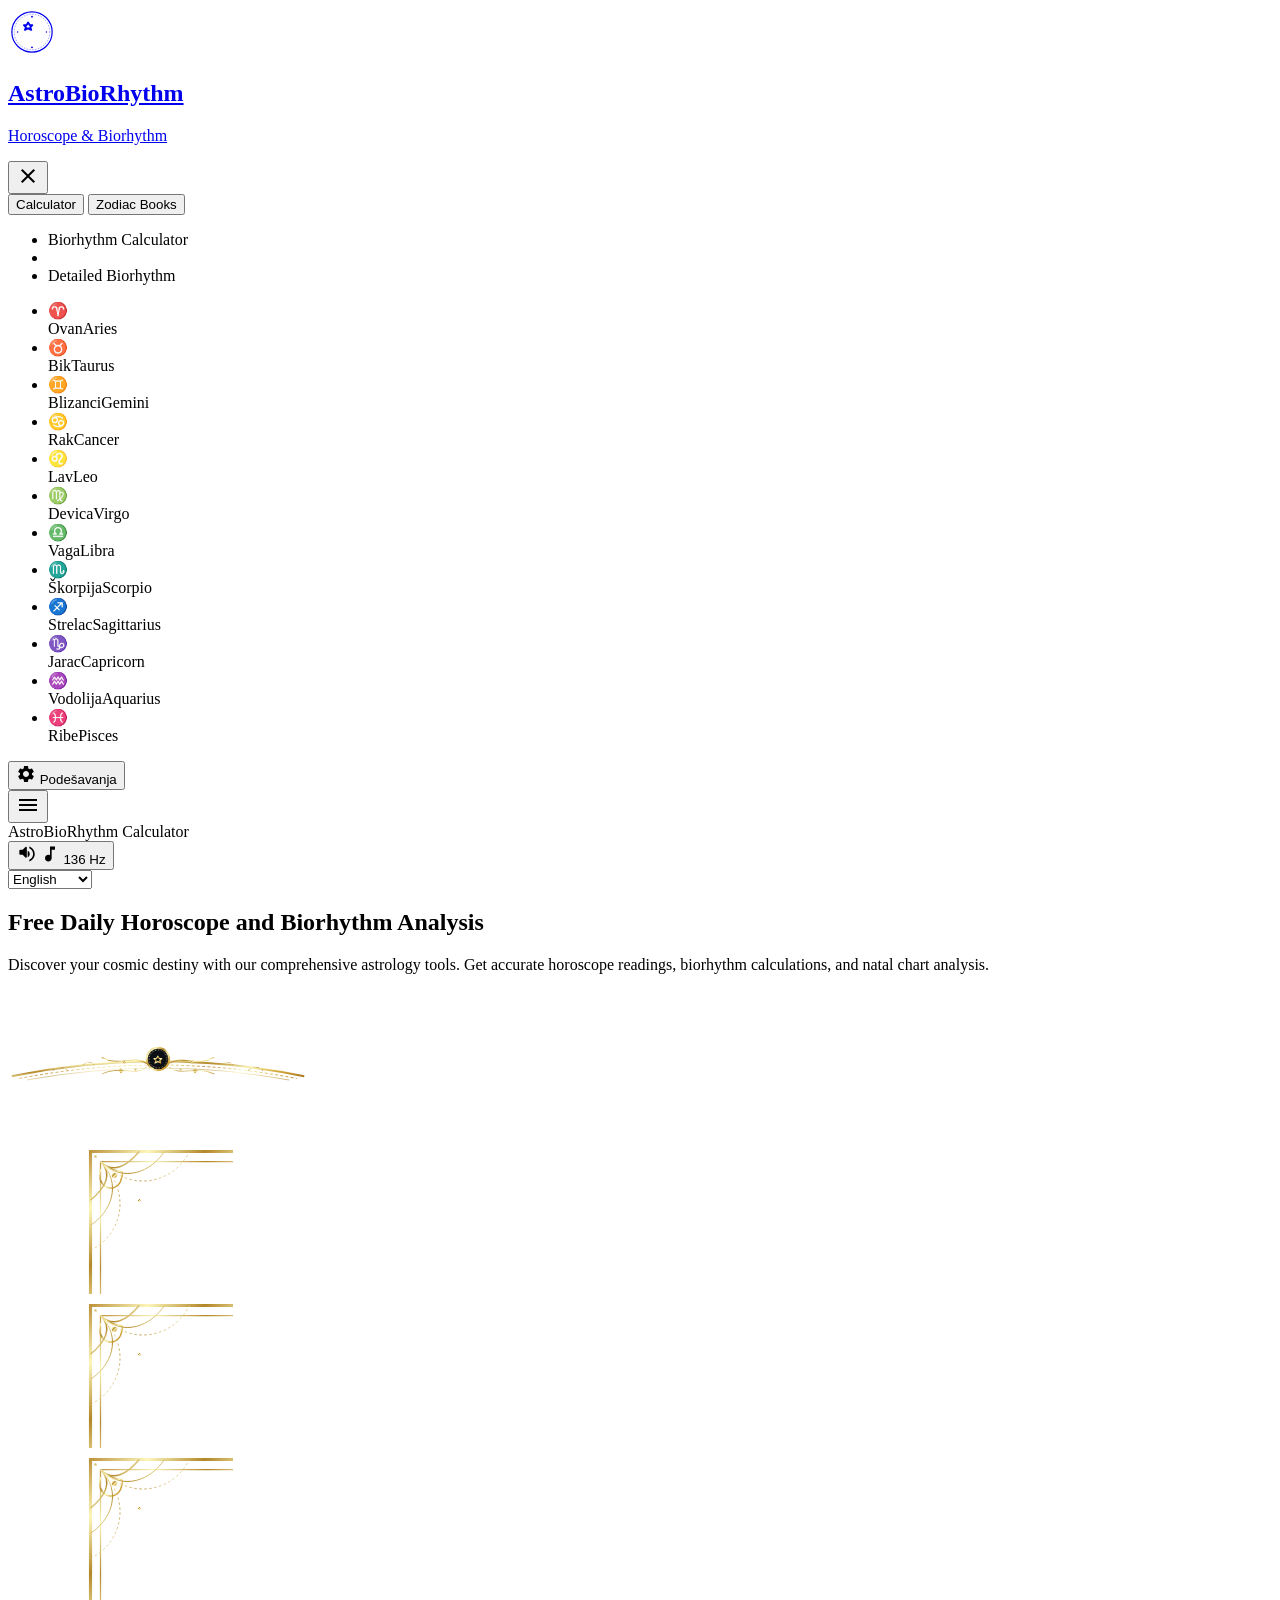
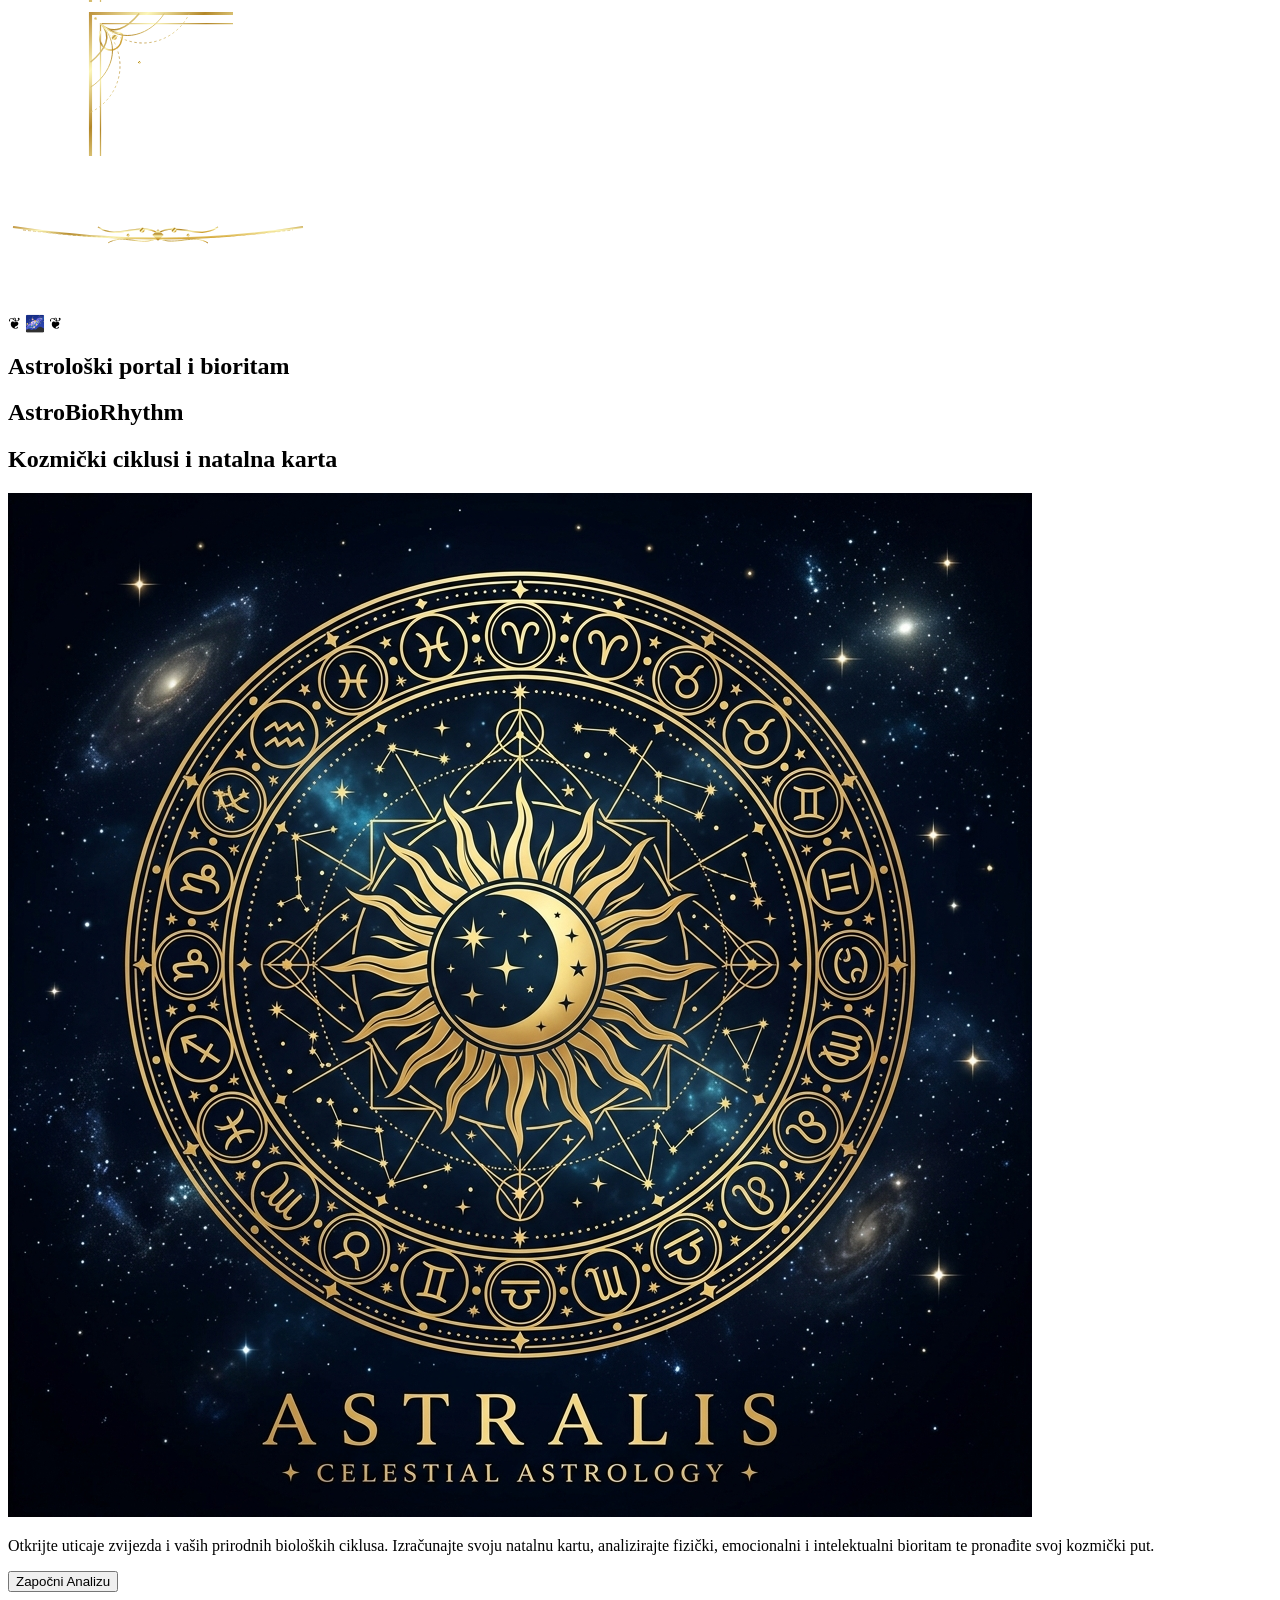
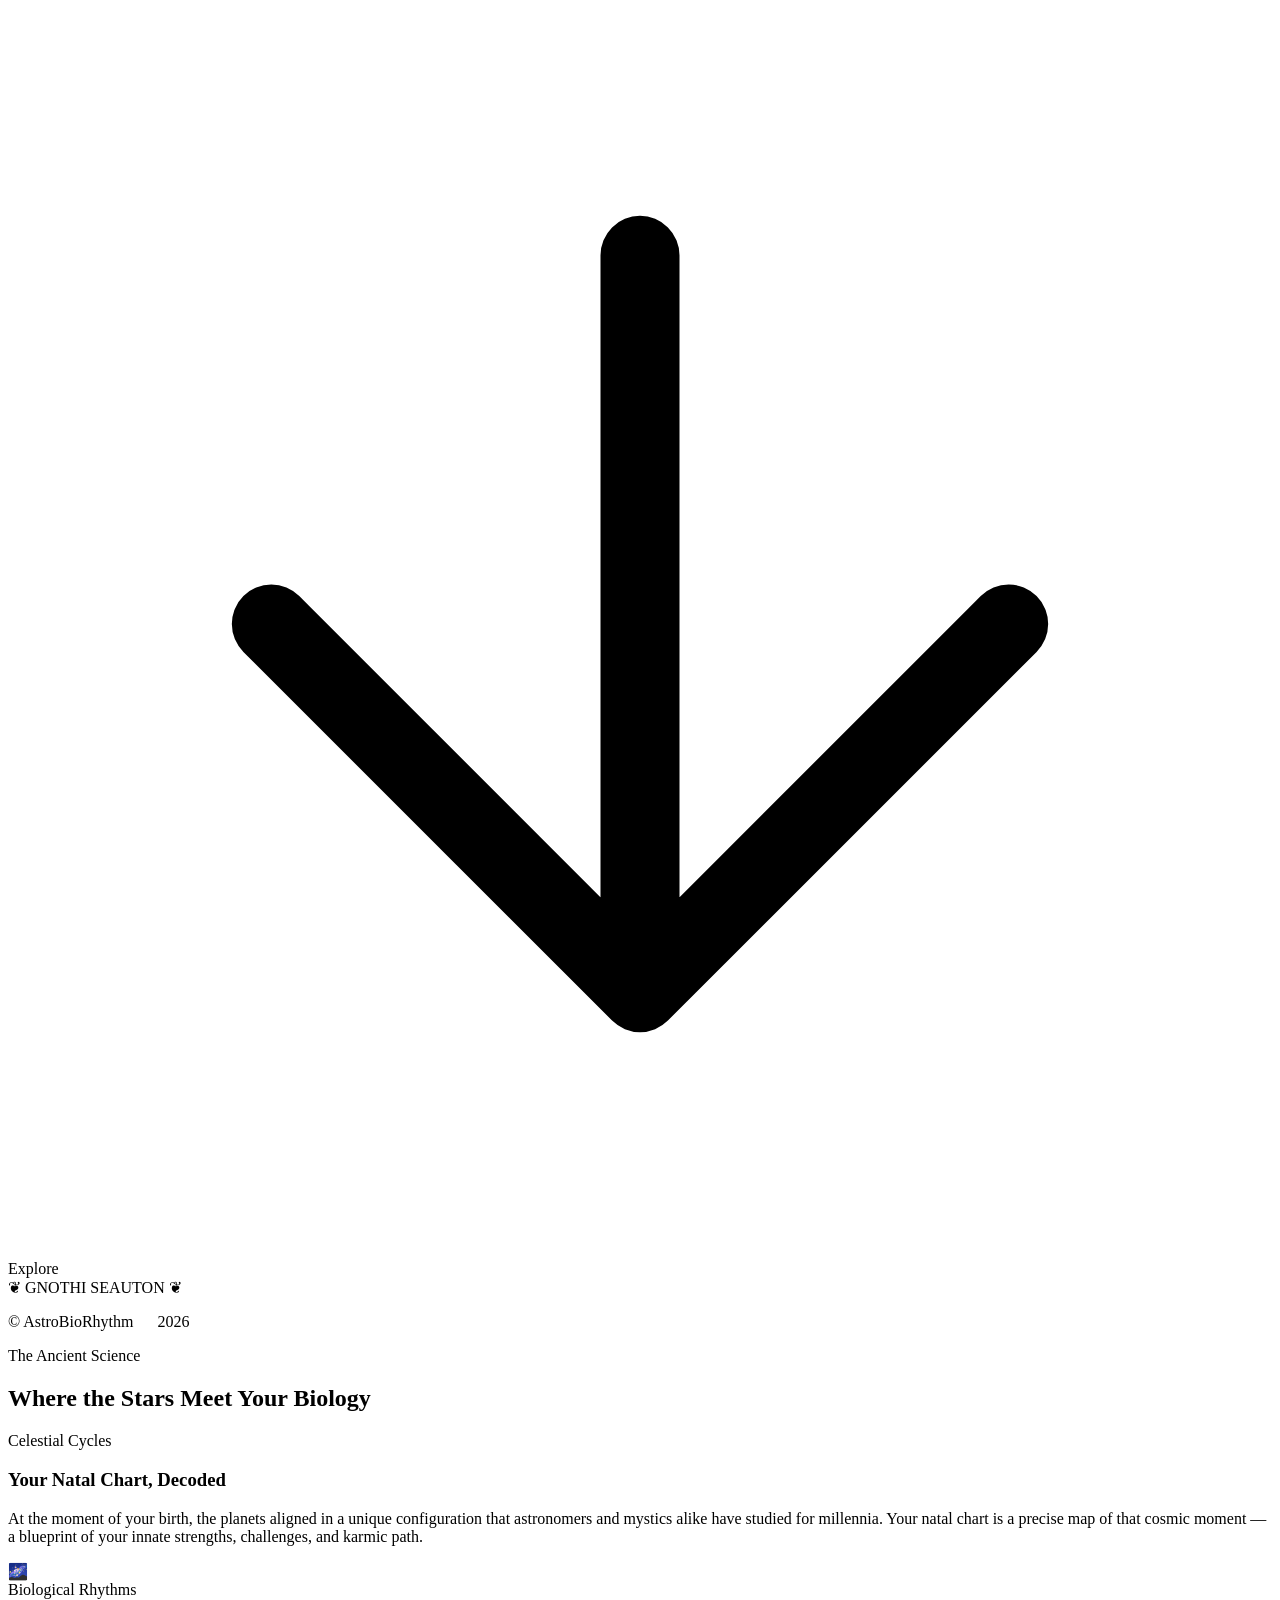
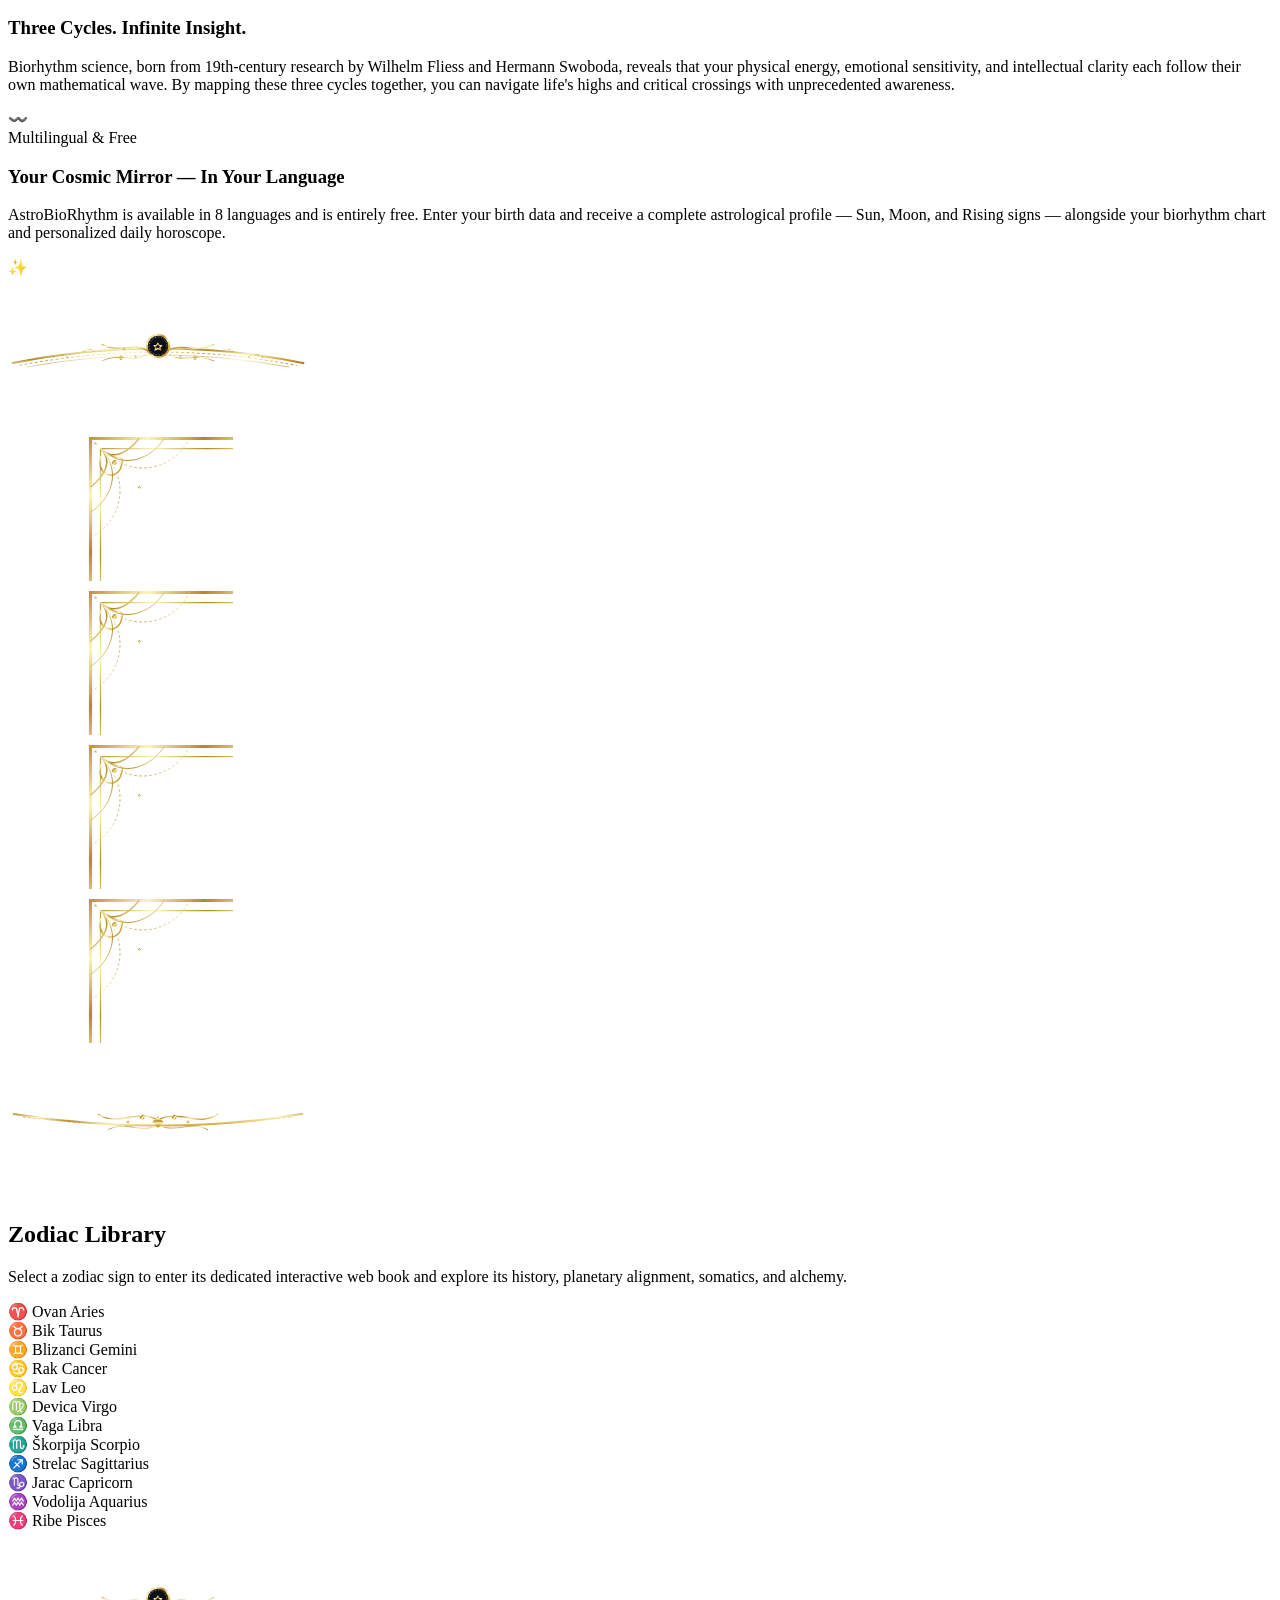
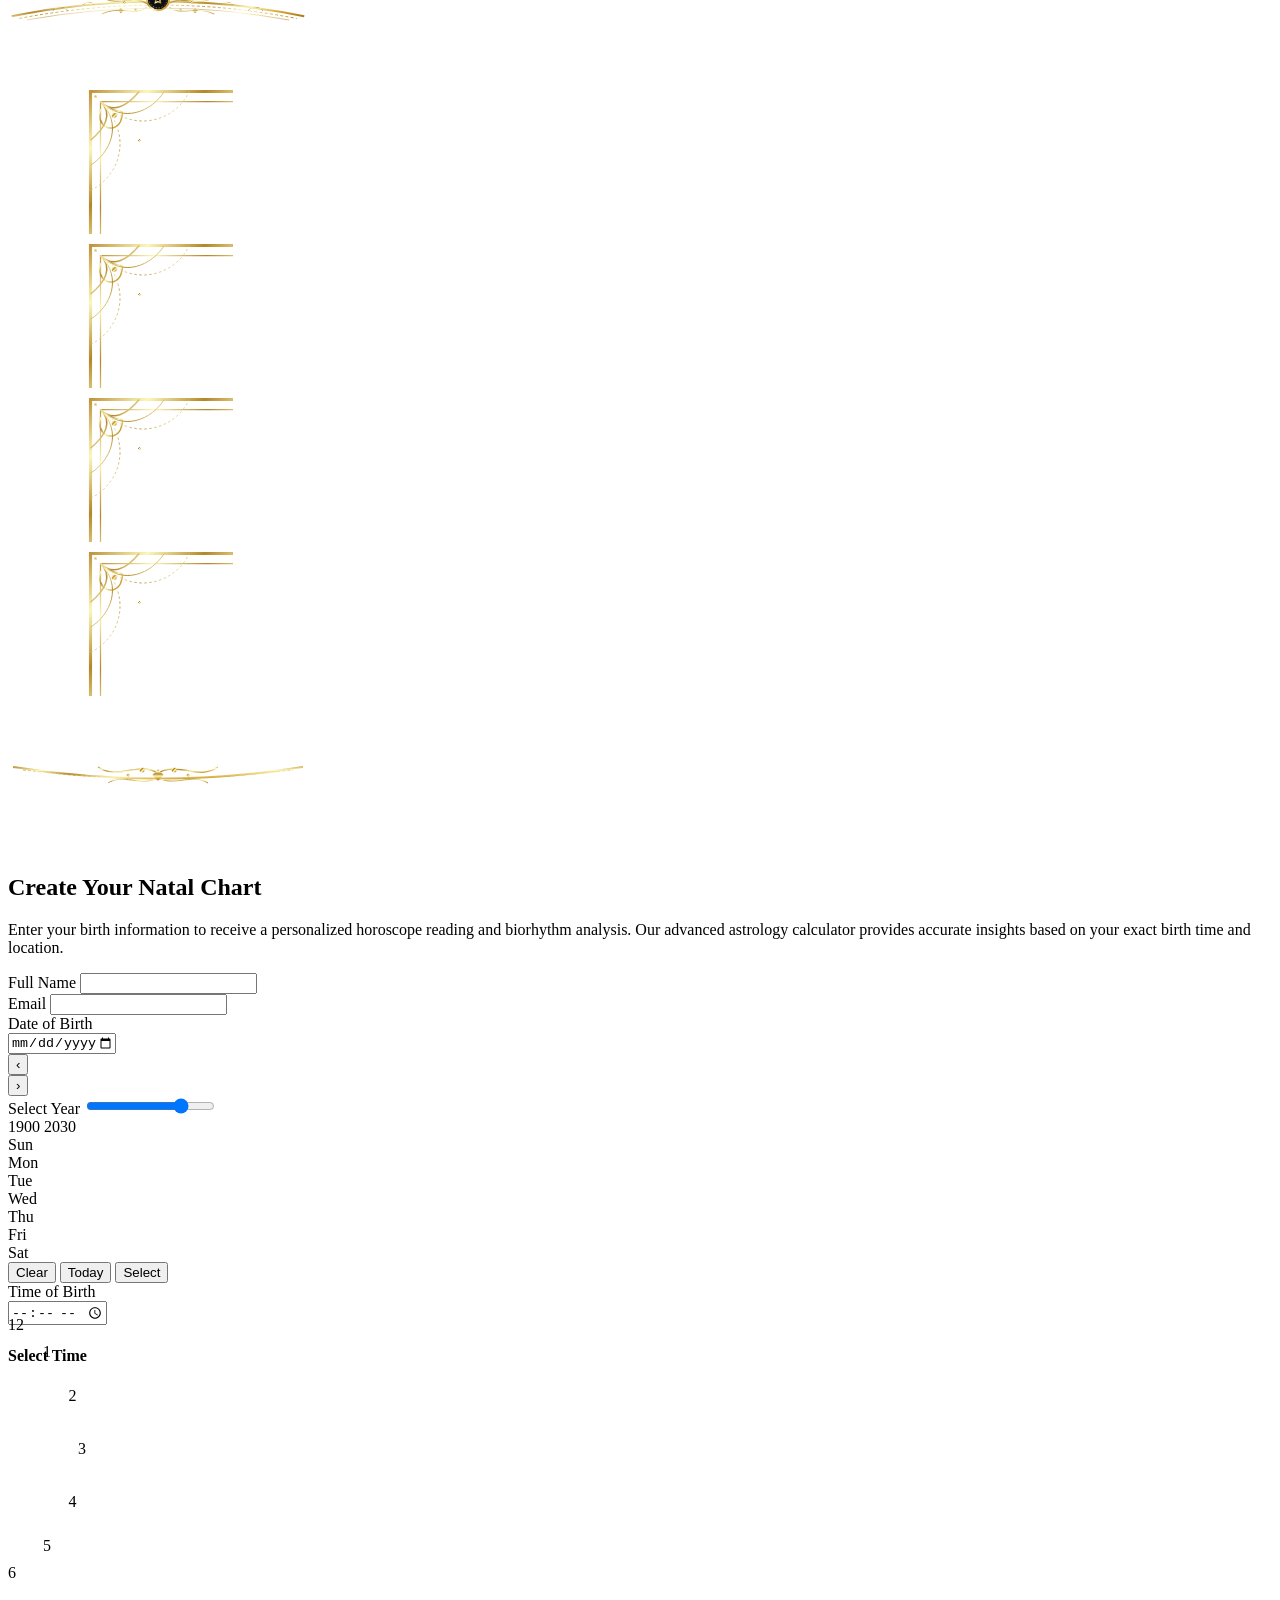
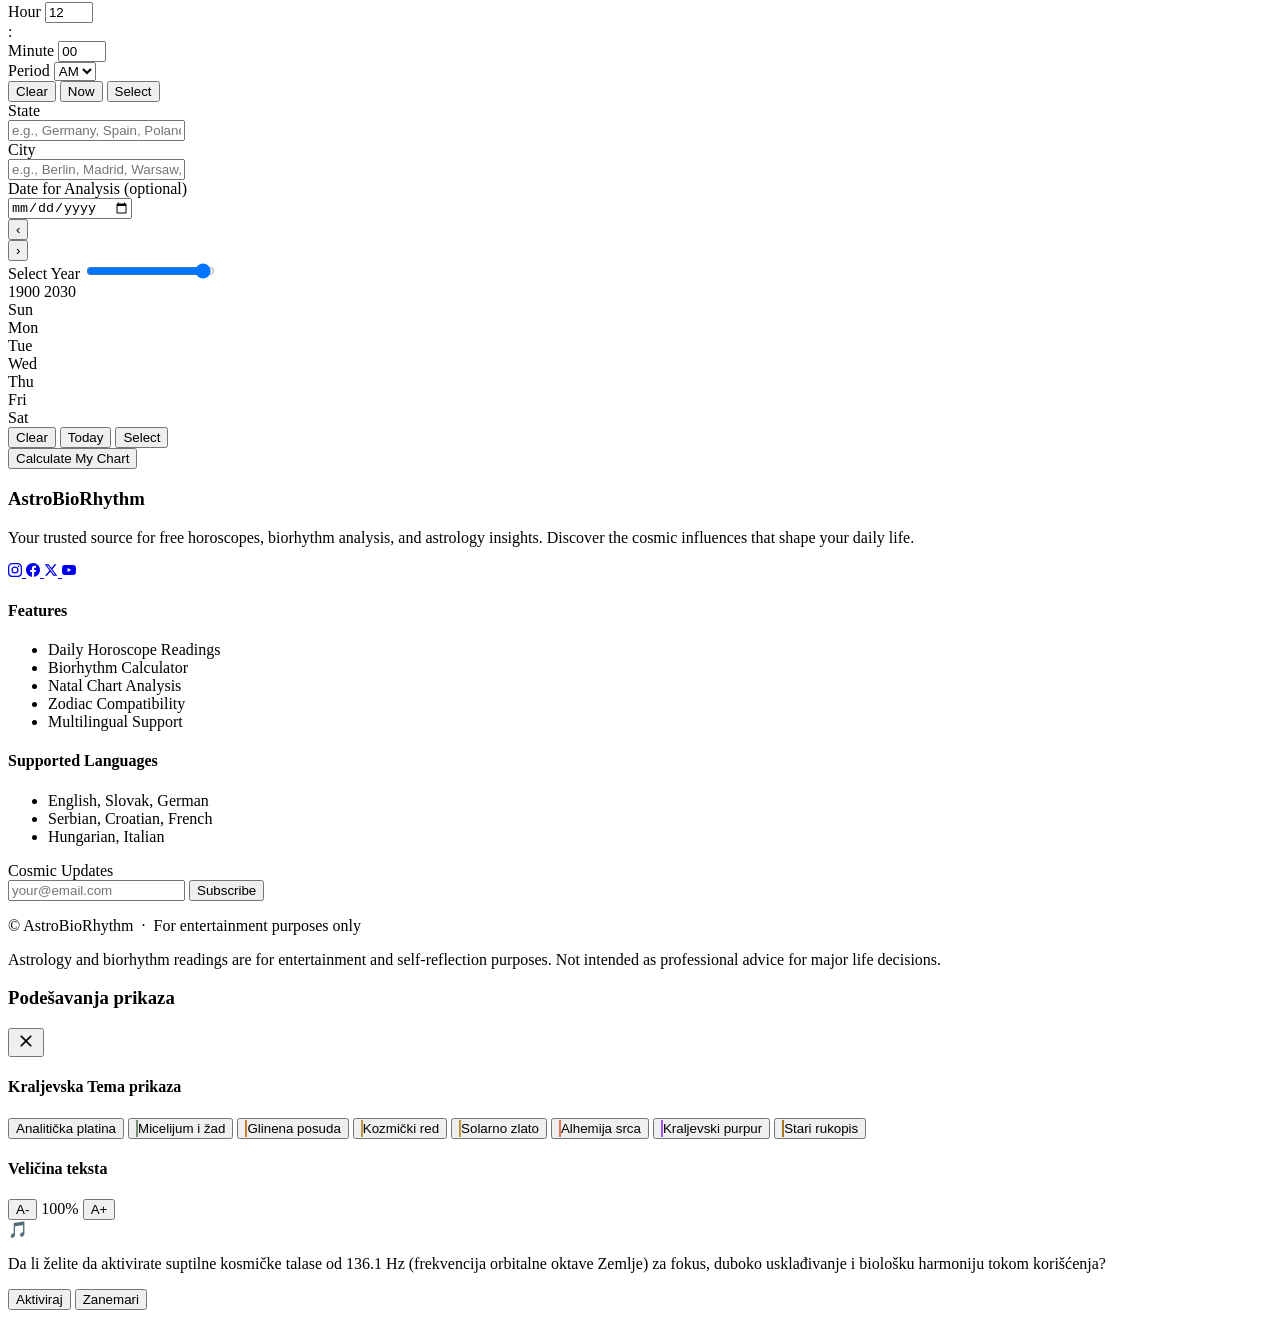
==== index.html @ 58b3a60a "Add files via upload" ====
<!DOCTYPE html>
<!--
  🚀 AstroBioRhythm - Unified Astrological Theme
-->
<html lang="en">
  <head>
    <meta charset="UTF-8" />
    <link rel="icon" type="image/png" href="astrology-emblem.png" />
    <meta name="viewport" content="width=device-width, initial-scale=1.0" />
    
    <!-- SEO Meta Tags -->
    <title>AstroBioRhythm - Free Horoscope & Biorhythm Calculator | Daily Astrology Reading</title>
    <meta name="description" content="Get your free daily horoscope, biorhythm analysis, and personalized astrology reading. Calculate your natal chart, zodiac compatibility, and discover your cosmic destiny with AstroBioRhythm." />
    <meta name="keywords" content="horoscope, biorhythm, astrology, natal chart, zodiac signs, daily horoscope, astrology calculator, biorhythm calculator, free horoscope, astrology reading, zodiac compatibility, birth chart" />
    <meta name="author" content="AstroBioRhythm" />
    <meta name="robots" content="index, follow" />
    <meta name="language" content="en" />
    
    <!-- Open Graph Meta Tags (Facebook, LinkedIn) -->
    <meta property="og:title" content="AstroBioRhythm - Free Horoscope & Biorhythm Calculator" />
    <meta property="og:description" content="Discover your cosmic destiny with free daily horoscopes, biorhythm analysis, and personalized astrology readings. Calculate your natal chart and explore the stars!" />
    <meta property="og:image" content="astrology-emblem.png" />
    <meta property="og:url" content="https://astrobiorhythm.com" />
    <meta property="og:type" content="website" />
    <meta property="og:site_name" content="AstroBioRhythm" />
    <meta property="og:locale" content="en_US" />
    
    <!-- Twitter Card Meta Tags -->
    <meta name="twitter:card" content="summary_large_image" />
    <meta name="twitter:title" content="AstroBioRhythm - Free Horoscope & Biorhythm Calculator" />
    <meta name="twitter:description" content="Get your free daily horoscope and biorhythm analysis. Discover your cosmic destiny with personalized astrology readings!" />
    <meta name="twitter:image" content="astrology-emblem.png" />
    
    <!-- Additional SEO Meta Tags -->
    <meta name="theme-color" content="#0c0f16" />
    <meta name="msapplication-TileColor" content="#0c0f16" />
    <meta name="mobile-web-app-capable" content="yes" />
    <meta name="apple-mobile-web-app-status-bar-style" content="black-translucent" />
    <meta name="apple-mobile-web-app-title" content="AstroBioRhythm" />
    
    <!-- Canonical URL -->
    <link rel="canonical" href="https://astrobiorhythm.com" />
    
    <!-- Structured Data (JSON-LD) for Rich Snippets -->
    <script type="application/ld+json">
    {
      "@context": "https://schema.org",
      "@type": "WebApplication",
      "name": "AstroBioRhythm",
      "alternateName": "Horoscope & Biorhythm Calculator",
      "description": "Free horoscope and biorhythm calculator providing daily astrology readings, natal chart analysis, and personalized cosmic insights.",
      "url": "https://astrobiorhythm.com",
      "applicationCategory": "Lifestyle",
      "operatingSystem": "Web Browser",
      "offers": {
        "@type": "Offer",
        "price": "0",
        "priceCurrency": "USD"
      },
      "creator": {
        "@type": "Organization",
        "name": "AstroBioRhythm"
      },
      "keywords": "horoscope, biorhythm, astrology, natal chart, zodiac signs, daily horoscope",
      "image": "astrology-emblem.png",
      "sameAs": [],
      "features": [
        "Daily Horoscope Reading",
        "Biorhythm Analysis",
        "Natal Chart Calculator",
        "Zodiac Sign Information",
        "Multilingual Support"
      ],
      "audience": {
        "@type": "Audience",
        "audienceType": "People interested in astrology and personal development"
      }
    }
    </script>
    
    <!-- Google Fonts matching the book style -->
    <link rel="preconnect" href="https://fonts.googleapis.com">
    <link rel="preconnect" href="https://fonts.gstatic.com" crossorigin>
    <link href="https://fonts.googleapis.com/css2?family=Cinzel:wght@400;600;700;800;900&family=Lora:ital,wght@0,400;0,500;0,600;0,700;1,400;1,500;1,600;1,700&family=Playfair+Display:ital,wght@0,400;0,500;0,600;0,700;1,400&family=Inter:wght@300;400;500&display=swap" rel="stylesheet">
    <link rel="stylesheet" href="css/style-enhanced.css" />
  </head>

  <body class="theme-platinum">
    <!-- Reusable SVG Ornaments Defs -->
    <svg style="position: absolute; width: 0; height: 0; overflow: hidden;" aria-hidden="true">
      <defs>
        <!-- Gold Gradient -->
        <linearGradient id="gold-grad" x1="0%" y1="0%" x2="100%" y2="100%">
          <stop offset="0%" stop-color="#bf953f" />
          <stop offset="20%" stop-color="#fcf6ba" />
          <stop offset="40%" stop-color="#b38728" />
          <stop offset="60%" stop-color="#fbf5b7" />
          <stop offset="80%" stop-color="#d4a73a" />
          <stop offset="100%" stop-color="#aa771c" />
        </linearGradient>

        <!-- Corner Filigree Ornament -->
        <symbol id="svg-corner" viewBox="0 0 120 120">
          <path d="M 6 120 L 6 6 L 120 6" fill="none" stroke="url(#gold-grad)" stroke-width="2.5" />
          <path d="M 14 120 L 14 14 L 120 14" fill="none" stroke="url(#gold-grad)" stroke-width="1" />
          <path d="M 14 14 C 28 28, 35 15, 30 30 C 25 40, 10 35, 14 20" fill="none" stroke="url(#gold-grad)" stroke-width="1.2" />
          <path d="M 6 45 C 18 35, 24 24, 14 14 C 24 24, 35 18, 45 6" fill="none" stroke="url(#gold-grad)" stroke-width="1.2" />
          <path d="M 6 65 C 22 55, 32 32, 14 14 C 32 32, 55 22, 65 6" fill="none" stroke="url(#gold-grad)" stroke-width="0.8" />
          <path d="M 6 85 C 28 75, 42 42, 14 14 C 42 42, 75 28, 85 6" fill="none" stroke="url(#gold-grad)" stroke-width="0.6" stroke-dasharray="2 2" />
          <circle cx="25" cy="25" r="2" fill="url(#gold-grad)" />
          <circle cx="45" cy="45" r="1" fill="url(#gold-grad)" />
          <circle cx="10" cy="10" r="1" fill="url(#gold-grad)" />
        </symbol>

        <!-- Top Center Arch Ornament (Dynamic glyph container) -->
        <symbol id="svg-top-arch" viewBox="0 0 400 60">
          <path d="M 5 45 Q 200 5 395 45" fill="none" stroke="url(#gold-grad)" stroke-width="2.5" />
          <path d="M 15 48 Q 200 12 385 48" fill="none" stroke="url(#gold-grad)" stroke-width="1.2" stroke-dasharray="4 3" />
          <path d="M 25 50 Q 200 18 375 50" fill="none" stroke="url(#gold-grad)" stroke-width="0.7" />

          <path d="M 60 38 C 65 30, 75 32, 80 38" fill="none" stroke="url(#gold-grad)" stroke-width="1" />
          <path d="M 320 38 C 325 30, 335 32, 340 38" fill="none" stroke="url(#gold-grad)" stroke-width="1" />
          <path d="M 100 30 C 105 24, 112 26, 115 30" fill="none" stroke="url(#gold-grad)" stroke-width="0.8" />
          <path d="M 285 30 C 290 24, 297 26, 300 30" fill="none" stroke="url(#gold-grad)" stroke-width="0.8" />

          <g transform="translate(200, 28)">
            <circle cx="0" cy="-6" r="15" fill="#0c0f16" stroke="url(#gold-grad)" stroke-width="2.5" class="arch-center-circle" />
            <circle cx="0" cy="-6" r="12" fill="none" stroke="url(#gold-grad)" stroke-width="0.8" stroke-dasharray="2 2" />
            <!-- Dynamic Glyph Placeholder -->
            <g id="top-arch-glyph-placeholder" transform="translate(-6, -11) scale(0.65)" stroke="url(#gold-grad)" fill="none" stroke-width="2.5" stroke-linecap="round" stroke-linejoin="round">
              <path d="M 9 2 L 12 7 L 17 7 L 13 11 L 15 16 L 9 13 L 3 16 L 5 11 L 1 7 L 6 7 Z" />
            </g>
            
            <path d="M -15 0 C -33 -12, -50 5, -75 -8" fill="none" stroke="url(#gold-grad)" stroke-width="1.5" />
            <path d="M 15 0 C 33 -12, 50 5, 75 -8" fill="none" stroke="url(#gold-grad)" stroke-width="1.5" />
            <path d="M -15 5 C -33 18, -50 2, -75 14" fill="none" stroke="url(#gold-grad)" stroke-width="1" />
            <path d="M 15 5 C 33 18, 50 2, 75 14" fill="none" stroke="url(#gold-grad)" stroke-width="1" />
            
            <circle cx="-45" cy="-2" r="2" fill="url(#gold-grad)" />
            <circle cx="45" cy="-2" r="2" fill="url(#gold-grad)" />
            <circle cx="-30" cy="8" r="1.5" fill="url(#gold-grad)" />
            <circle cx="30" cy="8" r="1.5" fill="url(#gold-grad)" />
          </g>

          <rect x="148" y="35" width="5" height="5" transform="rotate(45 150.5 37.5)" fill="url(#gold-grad)" />
          <rect x="247" y="35" width="5" height="5" transform="rotate(45 249.5 37.5)" fill="url(#gold-grad)" />
        </symbol>
        
        <!-- Bottom Center Scroll Ornament -->
        <symbol id="svg-bottom-scroll" viewBox="0 0 300 40">
          <path d="M 5 12 Q 150 35 295 12" fill="none" stroke="url(#gold-grad)" stroke-width="2" />
          <path d="M 15 15 Q 150 32 285 15" fill="none" stroke="url(#gold-grad)" stroke-width="0.8" stroke-dasharray="3 2" />
          <g transform="translate(150, 20)">
            <path d="M 0 -2 C -20 -14, -40 6, -60 -8" fill="none" stroke="url(#gold-grad)" stroke-width="1.5" />
            <path d="M 0 -2 C 20 -14, 40 6, 60 -8" fill="none" stroke="url(#gold-grad)" stroke-width="1.5" />
            <path d="M 0 3 C -18 12, -35 -2, -50 8" fill="none" stroke="url(#gold-grad)" stroke-width="1" />
            <path d="M 0 3 C 18 12, 35 -2, 50 8" fill="none" stroke="url(#gold-grad)" stroke-width="1" />
            <rect x="-4" y="-4" width="8" height="8" transform="rotate(45 0 0)" fill="url(#gold-grad)" />
            <circle cx="-16" cy="-5" r="2.5" fill="url(#gold-grad)" />
            <circle cx="16" cy="-5" r="2.5" fill="url(#gold-grad)" />
            <circle cx="-30" cy="0" r="1.5" fill="url(#gold-grad)" />
            <circle cx="30" cy="0" r="1.5" fill="url(#gold-grad)" />
          </g>
        </symbol>
      </defs>
    </svg>

    <!-- Main App Shell -->
    <div class="app-container">
      
      <!-- Collapsible Sidebar Menu -->
      <aside class="sidebar" id="app-sidebar">
        <div class="sidebar-header">
          <a href="#" class="logo-link" id="logo-link">
            <div class="royal-emblem">
              <svg viewBox="0 0 100 100" width="48" height="48" class="gold-svg animate-rotate">
                <circle cx="50" cy="50" r="42" fill="none" stroke="currentColor" stroke-width="2.5"/>
                <circle cx="50" cy="50" r="37" fill="none" stroke="currentColor" stroke-dasharray="3 3" stroke-width="0.8"/>
                <!-- Dynamic Sidebar Zodiac Glyph -->
                <g id="sidebar-zodiac-glyph" transform="translate(32, 28) scale(1.1)" stroke="currentColor" fill="none" stroke-width="3.5" stroke-linecap="round" stroke-linejoin="round">
                  <path d="M 9 2 L 12 7 L 17 7 L 13 11 L 15 16 L 9 13 L 3 16 L 5 11 L 1 7 L 6 7 Z" />
                </g>
                <circle cx="50" cy="18" r="2" fill="currentColor"/>
                <circle cx="20" cy="50" r="1.5" fill="currentColor"/>
                <circle cx="80" cy="50" r="1.5" fill="currentColor"/>
                <circle cx="50" cy="82" r="2" fill="currentColor"/>
              </svg>
            </div>
            <div class="title-group">
              <h1 id="sidebar-app-title">AstroBioRhythm</h1>
              <p class="subtitle" id="sidebar-app-subtitle">Horoscope & Biorhythm</p>
            </div>
          </a>
          <button class="mobile-close-btn" id="sidebar-close-btn" aria-label="Zatvori meni">
            <svg viewBox="0 0 24 24" width="24" height="24"><path d="M19 6.41L17.59 5 12 10.59 6.41 5 5 6.41 10.59 12 5 17.59 6.41 19 12 13.41 17.59 19 19 17.59 13.41 12z" fill="currentColor"/></svg>
          </button>
        </div>

        <nav class="nav-tabs">
          <button class="tab-btn active" id="tab-calculator-nav">Calculator</button>
          <button class="tab-btn" id="tab-books-nav">Zodiac Books</button>
        </nav>

        <div class="sidebar-scroll-area">
          <!-- Main Menu Links -->
          <ul class="toc-list" id="sidebar-main-menu">
            <li><span class="toc-item active" id="menu-calc-btn">Biorhythm Calculator</span></li>
            <li><span class="toc-item" id="menu-results-btn" style="display: none;">My Astrological Profile</span></li>
            <li><span class="toc-item" id="menu-biorhythm-btn" onclick="window.location.href='../biorhythm/index.html'">Detailed Biorhythm</span></li>
          </ul>

          <!-- Zodiac Books Menu List -->
          <ul class="widgets-list hidden" id="sidebar-zodiac-books-menu">
            <li class="widget-menu-item" onclick="window.location.href='../ovan/index.html'">
              <span class="icon">♈</span>
              <div class="widget-desc"><span class="title">Ovan</span><span class="detail">Aries</span></div>
            </li>
            <li class="widget-menu-item" onclick="window.location.href='../bik/index.html'">
              <span class="icon">♉</span>
              <div class="widget-desc"><span class="title">Bik</span><span class="detail">Taurus</span></div>
            </li>
            <li class="widget-menu-item" onclick="window.location.href='../blizanci/index.html'">
              <span class="icon">♊</span>
              <div class="widget-desc"><span class="title">Blizanci</span><span class="detail">Gemini</span></div>
            </li>
            <li class="widget-menu-item" onclick="window.location.href='../rak/index.html'">
              <span class="icon">♋</span>
              <div class="widget-desc"><span class="title">Rak</span><span class="detail">Cancer</span></div>
            </li>
            <li class="widget-menu-item" onclick="window.location.href='../lav/index.html'">
              <span class="icon">♌</span>
              <div class="widget-desc"><span class="title">Lav</span><span class="detail">Leo</span></div>
            </li>
            <li class="widget-menu-item" onclick="window.location.href='../devica/index.html'">
              <span class="icon">♍</span>
              <div class="widget-desc"><span class="title">Devica</span><span class="detail">Virgo</span></div>
            </li>
            <li class="widget-menu-item" onclick="window.location.href='../vaga/index.html'">
              <span class="icon">♎</span>
              <div class="widget-desc"><span class="title">Vaga</span><span class="detail">Libra</span></div>
            </li>
            <li class="widget-menu-item" onclick="window.location.href='../skorpija/index.html'">
              <span class="icon">♏</span>
              <div class="widget-desc"><span class="title">Škorpija</span><span class="detail">Scorpio</span></div>
            </li>
            <li class="widget-menu-item" onclick="window.location.href='../strelac/index.html'">
              <span class="icon">♐</span>
              <div class="widget-desc"><span class="title">Strelac</span><span class="detail">Sagittarius</span></div>
            </li>
            <li class="widget-menu-item" onclick="window.location.href='../jarac/index.html'">
              <span class="icon">♑</span>
              <div class="widget-desc"><span class="title">Jarac</span><span class="detail">Capricorn</span></div>
            </li>
            <li class="widget-menu-item" onclick="window.location.href='../vodolija/index.html'">
              <span class="icon">♒</span>
              <div class="widget-desc"><span class="title">Vodolija</span><span class="detail">Aquarius</span></div>
            </li>
            <li class="widget-menu-item" onclick="window.location.href='../ribe/index.html'">
              <span class="icon">♓</span>
              <div class="widget-desc"><span class="title">Ribe</span><span class="detail">Pisces</span></div>
            </li>
          </ul>
        </div>

        <div class="sidebar-footer">
          <button class="footer-action-btn" id="btn-settings-drawer" title="Podešavanja prikaza">
            <svg viewBox="0 0 24 24" width="20" height="20"><path d="M19.14 12.94c.04-.3.06-.61.06-.94 0-.32-.02-.64-.07-.94l2.03-1.58c.18-.14.23-.41.12-.61l-1.92-3.32c-.12-.22-.37-.29-.59-.22l-2.39.96c-.5-.38-1.03-.7-1.62-.94l-.36-2.54c-.04-.24-.24-.41-.48-.41h-3.84c-.24 0-.43.17-.47.41l-.36 2.54c-.59.24-1.13.57-1.62.94l-2.39-.96c-.22-.08-.47 0-.59.22L2.74 8.87c-.12.21-.08.47.12.61l2.03 1.58c-.05.3-.09.63-.09.94s.02.64.07.94l-2.03 1.58c-.18.14-.23.41-.12.61l1.92 3.32c.12.22.37.29.59.22l2.39-.96c.5.38 1.03.7 1.62.94l.36 2.54c.05.24.24.41.48.41h3.84c.24 0 .44-.17.47-.41l.36-2.54c.59-.24 1.13-.56 1.62-.94l2.39.96c.22.08.47 0 .59-.22l1.92-3.32c.12-.22.07-.47-.12-.61l-2.01-1.58zM12 15.6c-1.98 0-3.6-1.62-3.6-3.6s1.62-3.6 3.6-3.6 3.6 1.62 3.6 3.6-1.62 3.6-3.6 3.6z" fill="currentColor"/></svg>
            <span id="settings-btn-text">Podešavanja</span>
          </button>
        </div>
      </aside>

      <!-- Main Workspace -->
      <main class="main-workspace">
        
        <!-- Top Action Bar -->
        <header class="top-bar">
          <div class="top-bar-left">
            <button class="hamburger-btn" id="sidebar-toggle-btn" aria-label="Otvori meni">
              <svg viewBox="0 0 24 24" width="24" height="24"><path d="M3 18h18v-2H3v2zm0-5h18v-2H3v2zm0-7v2h18V6H3z" fill="currentColor"/></svg>
            </button>
            <div class="current-chapter-indicator">
              <span id="current-chapter-name">AstroBioRhythm Calculator</span>
            </div>
          </div>
          
          <div class="top-bar-right">
            <!-- Audio Drone Synthesizer -->
            <div class="audio-control">
              <button class="sound-btn" id="btn-ambient-sound" title="Pusti ambijentalne kozmičke frekvencije (136.1 Hz)">
                <svg viewBox="0 0 24 24" width="20" height="20" class="audio-icon-off"><path d="M16.5 12c0-1.77-1.02-3.29-2.5-4.03v8.05c1.48-.73 2.5-2.25 2.5-4.02zM12 4L9.91 6.09 12 8.18V4zm-8 8c0 .55.45 1 1 1h3l3.29 3.29c.63.63 1.71.18 1.71-.71V4.41c0-.89-1.08-1.34-1.71-.71L8 7H5c-.55 0-1 .45-1 1v4zm16.5 0c0 3.07-1.76 5.64-4.5 6.97v2.04c3.83-1.4 6.5-5.05 6.5-9.01s-2.67-7.61-6.5-9.01v2.04c2.74 1.33 4.5 3.9 4.5 6.97z" fill="currentColor"/></svg>
                <svg viewBox="0 0 24 24" width="20" height="20" class="audio-icon-on hidden"><path d="M12 3v10.55c-.59-.34-1.27-.55-2-.55-2.21 0-4 1.79-4 4s1.79 4 4 4 4-1.79 4-4V7h4V3h-6z" fill="currentColor"/></svg>
                <span class="mobile-hidden">136 Hz</span>
              </button>
            </div>
            <!-- Language Selector -->
            <div class="language-selector">
              <select id="languageSelect" aria-label="Choose language">
                <option value="en">English</option>
                <option value="sk">Slovak</option>
                <option value="de">German</option>
                <option value="sr">Serbian</option>
                <option value="hr">Croatian</option>
                <option value="fr">French</option>
                <option value="hu">Hungarian</option>
                <option value="it">Italian</option>
              </select>
            </div>
          </div>
        </header>

        <!-- Dynamic Floating Stars in background -->
        <div class="stars"></div>

        <!-- Main Reading / Calculator Viewport -->
        <div class="viewport-content" id="viewport-content-container">
          
          <!-- SEO-friendly hidden content for search engines -->
          <div class="sr-only">
            <h2>Free Daily Horoscope and Biorhythm Analysis</h2>
            <p>Discover your cosmic destiny with our comprehensive astrology tools. Get accurate horoscope readings, biorhythm calculations, and natal chart analysis.</p>
          </div>

          <!-- Main Cover Page -->
          <article class="book-cover-page" id="main-cover-page">
            <div class="royal-frame">
              <div class="frame-edge top">
                <svg class="top-arch"><use href="#svg-top-arch"/></svg>
              </div>
              <div class="frame-corner top-left">
                <svg class="corner"><use href="#svg-corner"/></svg>
              </div>
              <div class="frame-corner top-right">
                <svg class="corner"><use href="#svg-corner"/></svg>
              </div>
              <div class="frame-corner bottom-left">
                <svg class="corner"><use href="#svg-corner"/></svg>
              </div>
              <div class="frame-corner bottom-right">
                <svg class="corner"><use href="#svg-corner"/></svg>
              </div>
              <div class="frame-edge bottom">
                <svg class="bottom-scroll"><use href="#svg-bottom-scroll"/></svg>
              </div>
            </div>

            <div class="cover-gold-border">
              <div class="cover-ornament-top">❦ 🌌 ❦</div>
              <div class="cover-main-content">
                <h2 class="cover-author" id="cover-author-text">Astrološki portal i bioritam</h2>
                <h1 class="cover-title">AstroBioRhythm</h1>
                <h2 class="cover-subtitle" id="cover-subtitle-text">Kozmički ciklusi i natalna karta</h2>
                <div class="cover-art-wrapper">
                  <img src="astrology-emblem.png" alt="AstroBioRhythm Emblem" class="cover-art-img rotating-emblem">
                </div>
                <p class="cover-meta" id="cover-meta-text">Otkrijte uticaje zvijezda i vaših prirodnih bioloških ciklusa. Izračunajte svoju natalnu kartu, analizirajte fizički, emocionalni i intelektualni bioritam te pronađite svoj kozmički put.</p>
                <button class="gold-btn btn-read-start" id="btn-start-analysis">Započni Analizu</button>
              </div>

              <!-- Scroll Down Indicator -->
              <div class="scroll-indicator" aria-hidden="true">
                <svg viewBox="0 0 24 24" fill="none" stroke="currentColor" stroke-width="1.5" stroke-linecap="round" stroke-linejoin="round">
                  <path d="M12 5v14M5 12l7 7 7-7"/>
                </svg>
                <span>Explore</span>
              </div>
              <div class="cover-ornament-bottom">❦ GNOTHI SEAUTON ❦</div>
              
              <!-- Book Credit Footer -->
              <div class="book-credit-footer" id="main-cover-footer">
                <p>© AstroBioRhythm &nbsp;&nbsp;&nbsp;&nbsp; 2026</p>
              </div>
            </div>
          </article>

          <!-- ═══════════════════════════════════════════════════
               EDITORIAL STORY / NARRATIVE SECTION
               ═══════════════════════════════════════════════════ -->
          <section class="editorial-story reveal" aria-label="About AstroBioRhythm">

            <!-- Gold divider -->
            <div class="gold-divider">
              <div class="gold-divider-diamond"></div>
            </div>

            <p class="story-eyebrow">The Ancient Science</p>
            <h2 class="story-headline">Where the Stars Meet Your Biology</h2>

            <!-- Row 1: Text | Visual -->
            <div class="narrative-grid">
              <div class="narrative-col reveal reveal-left">
                <span class="col-eyebrow">Celestial Cycles</span>
                <h3 class="col-title">Your Natal Chart, Decoded</h3>
                <div class="col-rule"></div>
                <p class="col-body">
                  At the moment of your birth, the planets aligned in a unique configuration that astronomers and mystics alike have studied for millennia. Your natal chart is a precise map of that cosmic moment — a blueprint of your innate strengths, challenges, and karmic path.
                </p>
              </div>
              <div class="narrative-visual reveal reveal-right">
                <span class="visual-icon" aria-hidden="true">🌌</span>
              </div>
            </div>

            <!-- Row 2: Visual | Text -->
            <div class="narrative-grid reverse">
              <div class="narrative-col reveal reveal-right">
                <span class="col-eyebrow">Biological Rhythms</span>
                <h3 class="col-title">Three Cycles. Infinite Insight.</h3>
                <div class="col-rule"></div>
                <p class="col-body">
                  Biorhythm science, born from 19th-century research by Wilhelm Fliess and Hermann Swoboda, reveals that your physical energy, emotional sensitivity, and intellectual clarity each follow their own mathematical wave. By mapping these three cycles together, you can navigate life's highs and critical crossings with unprecedented awareness.
                </p>
              </div>
              <div class="narrative-visual reveal reveal-left">
                <span class="visual-icon" aria-hidden="true">〰️</span>
              </div>
            </div>

            <!-- Row 3: Text | Visual -->
            <div class="narrative-grid">
              <div class="narrative-col reveal reveal-left">
                <span class="col-eyebrow">Multilingual & Free</span>
                <h3 class="col-title">Your Cosmic Mirror — In Your Language</h3>
                <div class="col-rule"></div>
                <p class="col-body">
                  AstroBioRhythm is available in 8 languages and is entirely free. Enter your birth data and receive a complete astrological profile — Sun, Moon, and Rising signs — alongside your biorhythm chart and personalized daily horoscope.
                </p>
              </div>
              <div class="narrative-visual reveal reveal-right">
                <span class="visual-icon" aria-hidden="true">✨</span>
              </div>
            </div>

          </section>

          <!-- Zodiac Library Section (Bookshelf/Grid view) -->
          <section class="zodiac-library-section book-card hidden" id="zodiac-library-card">
            <div class="royal-frame">
              <div class="frame-edge top">
                <svg class="top-arch"><use href="#svg-top-arch"/></svg>
              </div>
              <div class="frame-corner top-left">
                <svg class="corner"><use href="#svg-corner"/></svg>
              </div>
              <div class="frame-corner top-right">
                <svg class="corner"><use href="#svg-corner"/></svg>
              </div>
              <div class="frame-corner bottom-left">
                <svg class="corner"><use href="#svg-corner"/></svg>
              </div>
              <div class="frame-corner bottom-right">
                <svg class="corner"><use href="#svg-corner"/></svg>
              </div>
              <div class="frame-edge bottom">
                <svg class="bottom-scroll"><use href="#svg-bottom-scroll"/></svg>
              </div>
            </div>

            <div class="card-inner-wrapper">
              <h2 id="library-title">Zodiac Library</h2>
              <p class="library-description" id="library-desc-text">Select a zodiac sign to enter its dedicated interactive web book and explore its history, planetary alignment, somatics, and alchemy.</p>
              
              <div class="zodiac-grid">
                <!-- 12 signs as visual books or cards -->
                <div class="zodiac-book-item" data-sign="Aries" onclick="window.location.href='../ovan/index.html'">
                  <div class="book-cover-mini aries">
                    <span class="zodiac-icon">♈</span>
                    <span class="book-title-mini">Ovan</span>
                    <span class="book-subtitle-mini">Aries</span>
                  </div>
                </div>
                <div class="zodiac-book-item" data-sign="Taurus" onclick="window.location.href='../bik/index.html'">
                  <div class="book-cover-mini taurus">
                    <span class="zodiac-icon">♉</span>
                    <span class="book-title-mini">Bik</span>
                    <span class="book-subtitle-mini">Taurus</span>
                  </div>
                </div>
                <div class="zodiac-book-item" data-sign="Gemini" onclick="window.location.href='../blizanci/index.html'">
                  <div class="book-cover-mini gemini">
                    <span class="zodiac-icon">♊</span>
                    <span class="book-title-mini">Blizanci</span>
                    <span class="book-subtitle-mini">Gemini</span>
                  </div>
                </div>
                <div class="zodiac-book-item" data-sign="Cancer" onclick="window.location.href='../rak/index.html'">
                  <div class="book-cover-mini cancer">
                    <span class="zodiac-icon">♋</span>
                    <span class="book-title-mini">Rak</span>
                    <span class="book-subtitle-mini">Cancer</span>
                  </div>
                </div>
                <div class="zodiac-book-item" data-sign="Leo" onclick="window.location.href='../lav/index.html'">
                  <div class="book-cover-mini leo">
                    <span class="zodiac-icon">♌</span>
                    <span class="book-title-mini">Lav</span>
                    <span class="book-subtitle-mini">Leo</span>
                  </div>
                </div>
                <div class="zodiac-book-item" data-sign="Virgo" onclick="window.location.href='../devica/index.html'">
                  <div class="book-cover-mini virgo">
                    <span class="zodiac-icon">♍</span>
                    <span class="book-title-mini">Devica</span>
                    <span class="book-subtitle-mini">Virgo</span>
                  </div>
                </div>
                <div class="zodiac-book-item" data-sign="Libra" onclick="window.location.href='../vaga/index.html'">
                  <div class="book-cover-mini libra">
                    <span class="zodiac-icon">♎</span>
                    <span class="book-title-mini">Vaga</span>
                    <span class="book-subtitle-mini">Libra</span>
                  </div>
                </div>
                <div class="zodiac-book-item" data-sign="Scorpio" onclick="window.location.href='../skorpija/index.html'">
                  <div class="book-cover-mini scorpio">
                    <span class="zodiac-icon">♏</span>
                    <span class="book-title-mini">Škorpija</span>
                    <span class="book-subtitle-mini">Scorpio</span>
                  </div>
                </div>
                <div class="zodiac-book-item" data-sign="Sagittarius" onclick="window.location.href='../strelac/index.html'">
                  <div class="book-cover-mini sagittarius">
                    <span class="zodiac-icon">♐</span>
                    <span class="book-title-mini">Strelac</span>
                    <span class="book-subtitle-mini">Sagittarius</span>
                  </div>
                </div>
                <div class="zodiac-book-item" data-sign="Capricorn" onclick="window.location.href='../jarac/index.html'">
                  <div class="book-cover-mini capricorn">
                    <span class="zodiac-icon">♑</span>
                    <span class="book-title-mini">Jarac</span>
                    <span class="book-subtitle-mini">Capricorn</span>
                  </div>
                </div>
                <div class="zodiac-book-item" data-sign="Aquarius" onclick="window.location.href='../vodolija/index.html'">
                  <div class="book-cover-mini aquarius">
                    <span class="zodiac-icon">♒</span>
                    <span class="book-title-mini">Vodolija</span>
                    <span class="book-subtitle-mini">Aquarius</span>
                  </div>
                </div>
                <div class="zodiac-book-item" data-sign="Pisces" onclick="window.location.href='../ribe/index.html'">
                  <div class="book-cover-mini pisces">
                    <span class="zodiac-icon">♓</span>
                    <span class="book-title-mini">Ribe</span>
                    <span class="book-subtitle-mini">Pisces</span>
                  </div>
                </div>
              </div>
            </div>
          </section>

          <!-- Form Section card with Royal Frame — reveal on scroll -->
          <section class="form-section book-card reveal" role="main" aria-labelledby="form-title" id="form-card-container">
            <div class="royal-frame">
              <div class="frame-edge top">
                <svg class="top-arch" id="form-top-arch"><use href="#svg-top-arch"/></svg>
              </div>
              <div class="frame-corner top-left">
                <svg class="corner"><use href="#svg-corner"/></svg>
              </div>
              <div class="frame-corner top-right">
                <svg class="corner"><use href="#svg-corner"/></svg>
              </div>
              <div class="frame-corner bottom-left">
                <svg class="corner"><use href="#svg-corner"/></svg>
              </div>
              <div class="frame-corner bottom-right">
                <svg class="corner"><use href="#svg-corner"/></svg>
              </div>
              <div class="frame-edge bottom">
                <svg class="bottom-scroll"><use href="#svg-bottom-scroll"/></svg>
              </div>
            </div>

            <div class="card-inner-wrapper">
              <h2 id="form-title">Create Your Natal Chart</h2>
              <p class="form-description">Enter your birth information to receive a personalized horoscope reading and biorhythm analysis. Our advanced astrology calculator provides accurate insights based on your exact birth time and location.</p>
              
              <form id="birthDataForm" role="form" aria-label="Birth data form for astrology calculation">
                <div class="form-row">
                  <div class="form-group flex-1">
                    <label for="name">Full Name</label>
                    <input type="text" id="name" name="name" required />
                  </div>

                  <div class="form-group flex-1">
                    <label for="email">Email</label>
                    <input type="email" id="email" name="email" required />
                  </div>
                </div>

                <div class="form-row">
                  <div class="form-group flex-1">
                    <label for="birthDate">Date of Birth</label>
                    <div class="date-input-wrapper">
                      <input
                        type="date"
                        id="birthDate"
                        name="birthDate"
                        min="1900-01-01"
                        max="2030-12-31"
                        required
                      />
                      <div class="custom-date-picker" id="birthDatePicker">
                        <div class="date-picker-header">
                          <button type="button" class="date-nav-btn" id="prevMonth">‹</button>
                          <div class="month-year-display" id="monthYearDisplay"></div>
                          <button type="button" class="date-nav-btn" id="nextMonth">›</button>
                        </div>
                        <div class="year-slider-container">
                          <label class="year-slider-label">Select Year</label>
                          <input type="range" class="year-slider" id="yearSlider" min="1900" max="2030" value="2000">
                          <div class="year-range-display">
                            <span>1900</span>
                            <span>2030</span>
                          </div>
                        </div>
                        <div class="date-picker-calendar">
                          <div class="calendar-weekdays">
                            <div class="weekday">Sun</div>
                            <div class="weekday">Mon</div>
                            <div class="weekday">Tue</div>
                            <div class="weekday">Wed</div>
                            <div class="weekday">Thu</div>
                            <div class="weekday">Fri</div>
                            <div class="weekday">Sat</div>
                          </div>
                          <div class="calendar-days" id="calendarDays"></div>
                        </div>
                        <div class="date-picker-footer">
                          <button type="button" class="date-picker-btn" id="clearDate">Clear</button>
                          <button type="button" class="date-picker-btn" id="todayDate">Today</button>
                          <button type="button" class="date-picker-btn primary" id="selectDate">Select</button>
                        </div>
                      </div>
                    </div>
                  </div>

                  <div class="form-group flex-1">
                    <label for="birthTime">Time of Birth</label>
                    <div class="time-input-wrapper">
                      <input
                        type="time"
                        id="birthTime"
                        name="birthTime"
                        step="60"
                        value=""
                        data-format="24"
                        required
                      />
                      <div class="custom-time-picker" id="birthTimePicker">
                        <div class="time-picker-header">
                          <h4>Select Time</h4>
                        </div>
                        <div class="clock-container">
                          <div class="clock-face">
                            <div class="clock-center"></div>
                            <div class="clock-hand hour-hand" id="hourHand"></div>
                            <div class="clock-hand minute-hand" id="minuteHand"></div>
                            
                            <!-- Hour markers -->
                            <div class="hour-markers">
                              <div class="hour-marker" data-hour="12" style="transform: rotate(0deg) translateY(-70px);">12</div>
                              <div class="hour-marker" data-hour="1" style="transform: rotate(30deg) translateY(-70px) rotate(-30deg);">1</div>
                              <div class="hour-marker" data-hour="2" style="transform: rotate(60deg) translateY(-70px) rotate(-60deg);">2</div>
                              <div class="hour-marker" data-hour="3" style="transform: rotate(90deg) translateY(-70px) rotate(-90deg);">3</div>
                              <div class="hour-marker" data-hour="4" style="transform: rotate(120deg) translateY(-70px) rotate(-120deg);">4</div>
                              <div class="hour-marker" data-hour="5" style="transform: rotate(150deg) translateY(-70px) rotate(-150deg);">5</div>
                              <div class="hour-marker" data-hour="6" style="transform: rotate(180deg) translateY(-70px) rotate(-180deg);">6</div>
                              <div class="hour-marker" data-hour="7" style="transform: rotate(210deg) translateY(-70px) rotate(-210deg);">7</div>
                              <div class="hour-marker" data-hour="8" style="transform: rotate(240deg) translateY(-70px) rotate(-240deg);">8</div>
                              <div class="hour-marker" data-hour="9" style="transform: rotate(270deg) translateY(-70px) rotate(-270deg);">9</div>
                              <div class="hour-marker" data-hour="10" style="transform: rotate(300deg) translateY(-70px) rotate(-300deg);">10</div>
                              <div class="hour-marker" data-hour="11" style="transform: rotate(330deg) translateY(-70px) rotate(-330deg);">11</div>
                            </div>
                          </div>
                        </div>
                        
                        <div class="time-display">
                          <div class="time-inputs">
                            <div class="time-input-group">
                              <label>Hour</label>
                              <input type="number" class="time-number-input" id="hourInput" min="1" max="12" value="12">
                            </div>
                            <div class="time-separator">:</div>
                            <div class="time-input-group">
                              <label>Minute</label>
                              <input type="number" class="time-number-input" id="minuteInput" min="0" max="59" value="00" step="1">
                            </div>
                            <div class="time-input-group">
                              <label>Period</label>
                              <select class="time-number-input" id="ampmSelect">
                                <option value="AM">AM</option>
                                <option value="PM">PM</option>
                              </select>
                            </div>
                          </div>
                        </div>
                        
                        <div class="time-picker-footer">
                          <button type="button" class="time-picker-btn" id="clearTime">Clear</button>
                          <button type="button" class="time-picker-btn" id="currentTime">Now</button>
                          <button type="button" class="time-picker-btn primary" id="selectTime">Select</button>
                        </div>
                      </div>
                    </div>
                  </div>
                </div>

                <div class="form-row">
                  <div class="form-group flex-1">
                    <label for="birthState">State</label>
                    <div class="input-container">
                      <input
                        type="text"
                        id="birthState"
                        name="birthState"
                        placeholder="e.g., Germany, Spain, Poland, Croatia, Slovakia, Serbia..."
                        required
                        autocomplete="off"
                      />
                      <div class="suggestions-dropdown" id="stateSuggestions"></div>
                    </div>
                  </div>

                  <div class="form-group flex-1">
                    <label for="birthCity">City</label>
                    <div class="input-container">
                      <input
                        type="text"
                        id="birthCity"
                        name="birthCity"
                        placeholder="e.g., Berlin, Madrid, Warsaw, Zagreb, Bratislava, Belgrade..."
                        required
                        autocomplete="off"
                      />
                      <div class="suggestions-dropdown" id="citySuggestions"></div>
                    </div>
                  </div>
                </div>

                <div class="form-group">
                  <label for="currentDate">Date for Analysis (optional)</label>
                  <div class="date-input-wrapper">
                    <input type="date" id="currentDate" name="currentDate" />
                    <div class="custom-date-picker" id="currentDatePicker">
                      <div class="date-picker-header">
                        <button type="button" class="date-nav-btn" id="currentPrevMonth">‹</button>
                        <div class="month-year-display" id="currentMonthYearDisplay"></div>
                        <button type="button" class="date-nav-btn" id="currentNextMonth">›</button>
                      </div>
                      <div class="year-slider-container">
                        <label class="year-slider-label">Select Year</label>
                        <input type="range" class="year-slider" id="currentYearSlider" min="1900" max="2030" value="2025">
                        <div class="year-range-display">
                          <span>1900</span>
                          <span>2030</span>
                        </div>
                      </div>
                      <div class="date-picker-calendar">
                        <div class="calendar-weekdays">
                          <div class="weekday">Sun</div>
                          <div class="weekday">Mon</div>
                          <div class="weekday">Tue</div>
                          <div class="weekday">Wed</div>
                          <div class="weekday">Thu</div>
                          <div class="weekday">Fri</div>
                          <div class="weekday">Sat</div>
                        </div>
                        <div class="calendar-days" id="currentCalendarDays"></div>
                      </div>
                      <div class="date-picker-footer">
                        <button type="button" class="date-picker-btn" id="currentClearDate">Clear</button>
                        <button type="button" class="date-picker-btn" id="currentTodayDate">Today</button>
                        <button type="button" class="date-picker-btn primary" id="currentSelectDate">Select</button>
                      </div>
                    </div>
                  </div>
                </div>

                <button type="submit" class="submit-btn gold-btn">
                  <span class="btn-text">Calculate My Chart</span>
                  <div class="cosmic-spinner" style="display: none;">
                    <div class="spinner-ring"></div>
                    <div class="spinner-ring"></div>
                    <div class="spinner-ring"></div>
                  </div>
                </button>
              </form>
            </div>
          </section>

          <!-- Results Section card with Royal Frame -->
          <section class="results-section book-card" id="results" style="display: none">
            <div class="royal-frame">
              <div class="frame-edge top">
                <svg class="top-arch" id="results-top-arch"><use href="#svg-top-arch"/></svg>
              </div>
              <div class="frame-corner top-left">
                <svg class="corner"><use href="#svg-corner"/></svg>
              </div>
              <div class="frame-corner top-right">
                <svg class="corner"><use href="#svg-corner"/></svg>
              </div>
              <div class="frame-corner bottom-left">
                <svg class="corner"><use href="#svg-corner"/></svg>
              </div>
              <div class="frame-corner bottom-right">
                <svg class="corner"><use href="#svg-corner"/></svg>
              </div>
              <div class="frame-edge bottom">
                <svg class="bottom-scroll"><use href="#svg-bottom-scroll"/></svg>
              </div>
            </div>

            <div class="card-inner-wrapper">
              <h2>Your Astrological Profile</h2>

              <div class="profile-summary">
                <div class="profile-title">
                  <div class="profile-header">
                    <h3 id="userName"></h3>
                    <p class="user-info">
                      <span class="born-on">Born on</span>
                      <span id="userBirthDate"></span> <span class="in">in</span>
                      <span id="userBirthPlace"></span>
                    </p>
                  </div>

                  <img
                    id="zodiacImage"
                    src=""
                    alt="Your Zodiac Sign"
                    class="zodiac-image"
                  />
                </div>
              </div>

              <div class="astro-grid">
                <div class="astro-card sun-sign">
                  <h4>Sun Sign</h4>
                  <div class="sign-info" id="sunSign"></div>
                  <div class="zodiac-story" id="sunSignStory"></div>
                </div>

                <div class="astro-card moon-sign">
                  <h4>Moon Sign</h4>
                  <div class="sign-info" id="moonSign"></div>
                  <div class="zodiac-story" id="moonSignStory"></div>
                </div>

                <div class="astro-card rising-sign">
                  <h4>Rising Sign</h4>
                  <div class="sign-info" id="risingSign"></div>
                  <div class="zodiac-story" id="risingSignStory"></div>
                </div>
              </div>

              <!-- Daily Horoscope Section -->
              <div class="daily-horoscope">
                <h3>Your Daily Horoscope</h3>
                <div class="horoscope-grid">
                  <div class="horoscope-card love">
                    <h4>❤️ Love</h4>
                    <p id="loveHoroscope">Loading your love forecast...</p>
                  </div>
                  <div class="horoscope-card career">
                    <h4>💼 Career</h4>
                    <p id="careerHoroscope">Loading your career forecast...</p>
                  </div>
                  <div class="horoscope-card health">
                    <h4>🌿 Health</h4>
                    <p id="healthHoroscope">Loading your health forecast...</p>
                  </div>
                </div>
              </div>

              <!-- Biorhythm Section -->
              <div class="biorhythm-section">
                <h3>Your Biorhythm Today</h3>
                <div class="bio-grid">
                  <div class="bio-card physical">
                    <h4>Physical</h4>
                    <div class="bio-meter">
                      <div class="bio-bar" id="physicalBar"></div>
                      <span id="physicalValue"></span>
                    </div>
                    <p id="physicalDesc"></p>
                  </div>

                  <div class="bio-card emotional">
                    <h4>Emotional</h4>
                    <div class="bio-meter">
                      <div class="bio-bar" id="emotionalBar"></div>
                      <span id="emotionalValue"></span>
                    </div>
                    <p id="emotionalDesc"></p>
                  </div>

                  <div class="bio-card intellectual">
                    <h4>Intellectual</h4>
                    <div class="bio-meter">
                      <div class="bio-bar" id="intellectualBar"></div>
                      <span id="intellectualValue"></span>
                    </div>
                    <p id="intellectualDesc"></p>
                  </div>
                </div>

                <!-- Biorhythm Story Section -->
                <div class="biorhythm-story">
                  <h3 id="biorhythmStoryTitle">The Science of Biorhythms</h3>
                  <div class="story-content">
                    <p id="biorhythmIntro">
                      Biorhythms are biological cycles that affect our daily lives
                      in three primary areas: physical, emotional, and intellectual.
                      These cycles begin at birth and oscillate in consistent
                      patterns throughout our lives.
                    </p>

                    <p id="physicalCycleDesc">
                      <strong>Physical Cycle (23 days):</strong> Governs your
                      energy, strength, and coordination. When high, you feel
                      vigorous; when low, you may need more rest.
                    </p>

                    <p id="emotionalCycleDesc">
                      <strong>Emotional Cycle (28 days):</strong> Influences your
                      mood, creativity, and sensitivity. This cycle affects how you
                      interact with others and perceive the world.
                    </p>

                    <p id="intellectualCycleDesc">
                      <strong>Intellectual Cycle (33 days):</strong> Affects your
                      analytical abilities, memory, and communication skills. Peak
                      periods are ideal for problem-solving and learning.
                    </p>

                    <p id="biorhythmConclusion">
                      By understanding your biorhythm chart, you can plan important
                      activities during favorable periods and exercise caution
                      during critical days when cycles cross the zero point.
                    </p>
                  </div>
                </div>

                <div class="biorhythm-graph">
                  <h3>Your Biorhythm Cycles</h3>
                  <div class="chart-container">
                    <canvas id="biorhythmChart"></canvas>
                  </div>
                </div>
              </div>

              <!-- Natal Chart Section -->
              <div class="natal-chart">
                <h3>Your Natal Chart</h3>
                <div class="chart-container">
                  <canvas id="natalChart"></canvas>
                </div>
                <div class="aspects-list" id="aspectsList"></div>
              </div>

              <!-- Zodiac Characteristics Section -->
              <div class="zodiac-characteristics">
                <h3>Your Zodiac Profile</h3>
                <div class="characteristics-grid">
                  <div class="characteristic-card">
                    <h4>Personality Traits</h4>
                    <p id="personalityTraits">
                      Loading your personality analysis...
                    </p>
                  </div>
                  <div class="characteristic-card">
                    <h4>Strengths</h4>
                    <p id="strengths">Analyzing your strengths...</p>
                  </div>
                  <div class="characteristic-card">
                    <h4>Challenges</h4>
                    <p id="challenges">Identifying potential challenges...</p>
                  </div>
                </div>
              </div>
            </div>
          </section>

          <!-- ═══════════════════════════════════════════════════
               PREMIUM FOOTER
               ═══════════════════════════════════════════════════ -->
          <footer>
            <div class="footer-content">

              <!-- Brand column -->
              <div class="footer-section reveal">
                <h3>AstroBioRhythm</h3>
                <p>Your trusted source for free horoscopes, biorhythm analysis, and astrology insights. Discover the cosmic influences that shape your daily life.</p>

                <!-- Social links -->
                <div class="footer-social-links" aria-label="Social media links">
                  <a href="#" class="footer-social-link" aria-label="Instagram" title="Instagram">
                    <svg viewBox="0 0 24 24" width="14" height="14" fill="currentColor"><path d="M12 2.163c3.204 0 3.584.012 4.85.07 3.252.148 4.771 1.691 4.919 4.919.058 1.265.069 1.645.069 4.849 0 3.205-.012 3.584-.069 4.849-.149 3.225-1.664 4.771-4.919 4.919-1.266.058-1.644.07-4.85.07-3.204 0-3.584-.012-4.849-.07-3.26-.149-4.771-1.699-4.919-4.92-.058-1.265-.07-1.644-.07-4.849 0-3.204.013-3.583.07-4.849.149-3.227 1.664-4.771 4.919-4.919 1.266-.057 1.645-.069 4.849-.069zM12 0C8.741 0 8.333.014 7.053.072 2.695.272.273 2.69.073 7.052.014 8.333 0 8.741 0 12c0 3.259.014 3.668.072 4.948.2 4.358 2.618 6.78 6.98 6.98C8.333 23.986 8.741 24 12 24c3.259 0 3.668-.014 4.948-.072 4.354-.2 6.782-2.618 6.979-6.98.059-1.28.073-1.689.073-4.948 0-3.259-.014-3.667-.072-4.947-.196-4.354-2.617-6.78-6.979-6.98C15.668.014 15.259 0 12 0zm0 5.838a6.162 6.162 0 100 12.324 6.162 6.162 0 000-12.324zM12 16a4 4 0 110-8 4 4 0 010 8zm6.406-11.845a1.44 1.44 0 100 2.881 1.44 1.44 0 000-2.881z"/></svg>
                  </a>
                  <a href="#" class="footer-social-link" aria-label="Facebook" title="Facebook">
                    <svg viewBox="0 0 24 24" width="14" height="14" fill="currentColor"><path d="M24 12.073c0-6.627-5.373-12-12-12s-12 5.373-12 12c0 5.99 4.388 10.954 10.125 11.854v-8.385H7.078v-3.47h3.047V9.43c0-3.007 1.792-4.669 4.533-4.669 1.312 0 2.686.235 2.686.235v2.953H15.83c-1.491 0-1.956.925-1.956 1.874v2.25h3.328l-.532 3.47h-2.796v8.385C19.612 23.027 24 18.062 24 12.073z"/></svg>
                  </a>
                  <a href="#" class="footer-social-link" aria-label="Twitter/X" title="Twitter/X">
                    <svg viewBox="0 0 24 24" width="14" height="14" fill="currentColor"><path d="M18.244 2.25h3.308l-7.227 8.26 8.502 11.24H16.17l-5.214-6.817L4.99 21.75H1.68l7.73-8.835L1.254 2.25H8.08l4.713 6.231zm-1.161 17.52h1.833L7.084 4.126H5.117z"/></svg>
                  </a>
                  <a href="#" class="footer-social-link" aria-label="YouTube" title="YouTube">
                    <svg viewBox="0 0 24 24" width="14" height="14" fill="currentColor"><path d="M23.498 6.186a3.016 3.016 0 00-2.122-2.136C19.505 3.545 12 3.545 12 3.545s-7.505 0-9.377.505A3.017 3.017 0 00.502 6.186C0 8.07 0 12 0 12s0 3.93.502 5.814a3.016 3.016 0 002.122 2.136c1.871.505 9.376.505 9.376.505s7.505 0 9.377-.505a3.015 3.015 0 002.122-2.136C24 15.93 24 12 24 12s0-3.93-.502-5.814zM9.545 15.568V8.432L15.818 12l-6.273 3.568z"/></svg>
                  </a>
                </div>
              </div>
              
              <!-- Features column -->
              <div class="footer-section reveal">
                <h4 id="footer-features-heading">Features</h4>
                <ul>
                  <li id="footer-daily-horoscope">Daily Horoscope Readings</li>
                  <li id="footer-biorhythm-calculator">Biorhythm Calculator</li>
                  <li id="footer-natal-chart-analysis">Natal Chart Analysis</li>
                  <li id="footer-zodiac-compatibility">Zodiac Compatibility</li>
                  <li id="footer-multilingual-support">Multilingual Support</li>
                </ul>
              </div>
              
              <!-- Languages column -->
              <div class="footer-section reveal">
                <h4 id="footer-languages-heading">Supported Languages</h4>
                <ul>
                  <li>English, Slovak, German</li>
                  <li>Serbian, Croatian, French</li>
                  <li>Hungarian, Italian</li>
                </ul>

                <!-- Newsletter -->
                <div class="footer-newsletter">
                  <span class="footer-newsletter-label">Cosmic Updates</span>
                  <form class="footer-newsletter-form" onsubmit="return false;" aria-label="Newsletter subscription">
                    <input
                      type="email"
                      class="footer-newsletter-input"
                      placeholder="your@email.com"
                      aria-label="Email for newsletter"
                    />
                    <button type="submit" class="footer-newsletter-btn">Subscribe</button>
                  </form>
                </div>
              </div>

            </div>
            
            <div class="footer-bottom">
              <div class="gold-divider" style="margin-bottom: 16px;">
                <div class="gold-divider-diamond"></div>
              </div>
              <p>
                © <span id="currentYear"></span> AstroBioRhythm &nbsp;·&nbsp; For entertainment purposes only
              </p>
              <p class="footer-disclaimer">
                Astrology and biorhythm readings are for entertainment and self-reflection purposes.
                Not intended as professional advice for major life decisions.
              </p>
            </div>
          </footer>
        </div>
      </main>
    </div>

    <!-- Settings Drawer Overlay -->
    <div class="settings-drawer-overlay hidden" id="settings-drawer">
      <div class="settings-drawer-content">
        <div class="drawer-header">
          <h3 id="settings-drawer-title">Podešavanja prikaza</h3>
          <button class="close-drawer-btn" id="btn-close-settings">
            <svg viewBox="0 0 24 24" width="20" height="20"><path d="M19 6.41L17.59 5 12 10.59 6.41 5 5 6.41 10.59 12 5 17.59 6.41 19 12 13.41 17.59 19 19 17.59 13.41 12z" fill="currentColor"/></svg>
          </button>
        </div>

        <div class="drawer-body">
          <!-- Theme Selector -->
          <div class="settings-group">
            <h4 id="settings-theme-title">Kraljevska Tema prikaza</h4>
            <div class="theme-selector-grid">
              <button class="theme-option active" data-theme="platinum" title="Analitička platina (Srebrno-siva)">
                <span class="color-dot" style="background: #111522;"></span>
                <span class="theme-name">Analitička platina</span>
              </button>
              <button class="theme-option" data-theme="earth" title="Micelijum i žad (Zemljano maslinasta i bakar)">
                <span class="color-dot" style="background: #0d120e; border: 1px solid #789072;"></span>
                <span class="theme-name">Micelijum i žad</span>
              </button>
              <button class="theme-option" data-theme="clay" title="Glinena posuda (Bakar, terakota i bronza)">
                <span class="color-dot" style="background: #150d0a; border: 1px solid #cd7f32;"></span>
                <span class="theme-name">Glinena posuda</span>
              </button>
              <button class="theme-option" data-theme="celestial" title="Kozmički red (Duboki safir i zlato)">
                <span class="color-dot" style="background: #060914; border: 1px solid #bf953f;"></span>
                <span class="theme-name">Kozmički red</span>
              </button>
              <button class="theme-option" data-theme="sun" title="Solarno zlato (Kraljevsko zlato i obsidian)">
                <span class="color-dot" style="background: #090703; border: 1px solid #bf953f;"></span>
                <span class="theme-name">Solarno zlato</span>
              </button>
              <button class="theme-option" data-theme="heart" title="Alhemija srca (Rubin crveno i bakar)">
                <span class="color-dot" style="background: #120507; border: 1px solid #e07b53;"></span>
                <span class="theme-name">Alhemija srca</span>
              </button>
              <button class="theme-option" data-theme="crown" title="Kraljevski purpur (Ametist i zlato)">
                <span class="color-dot" style="background: #0c0614; border: 1px solid #a855f7;"></span>
                <span class="theme-name">Kraljevski purpur</span>
              </button>
              <button class="theme-option" data-theme="parchment" title="Stari rukopis (Svetli pergament)">
                <span class="color-dot" style="background: #f5eedc; border: 1px solid #aa771c;"></span>
                <span class="theme-name">Stari rukopis</span>
              </button>
            </div>
          </div>

          <!-- Typography Settings -->
          <div class="settings-group">
            <h4 id="settings-size-title">Veličina teksta</h4>
            <div class="font-size-adjuster">
              <button class="size-btn" id="btn-size-decrease" title="Smanji slova">A-</button>
              <span class="size-display" id="font-size-display">100%</span>
              <button class="size-btn" id="btn-size-increase" title="Povećaj slova">A+</button>
            </div>
          </div>
        </div>
      </div>
    </div>
    
    <!-- Date Picker Overlay -->
    <div class="date-picker-overlay" id="datePickerOverlay"></div>
    
    <!-- Audio Context initialization dialog -->
    <div class="audio-start-banner hidden" id="audio-banner">
      <div class="banner-content">
        <span class="music-icon">🎵</span>
        <p id="audio-banner-text">Da li želite da aktivirate suptilne kosmičke talase od 136.1 Hz (frekvencija orbitalne oktave Zemlje) za fokus, duboko usklađivanje i biološku harmoniju tokom korišćenja?</p>
        <div class="banner-buttons">
          <button class="gold-btn btn-small" id="btn-audio-accept">Aktiviraj</button>
          <button class="text-btn btn-small" id="btn-audio-decline">Zanemari</button>
        </div>
      </div>
    </div>
    
    <script>
      window.CHART_ENV = {
        DEBUG: false,
      };
    </script>
    <script src="https://cdn.jsdelivr.net/npm/chart.js"></script>
    <script src="https://cdn.jsdelivr.net/npm/sweetalert2@11"></script>
    <script type="module" src="js/script.js"></script>
    <!-- Premium Animations & Micro-Interactions -->
    <script src="js/premium-animations.js"></script>
  </body>
</html>
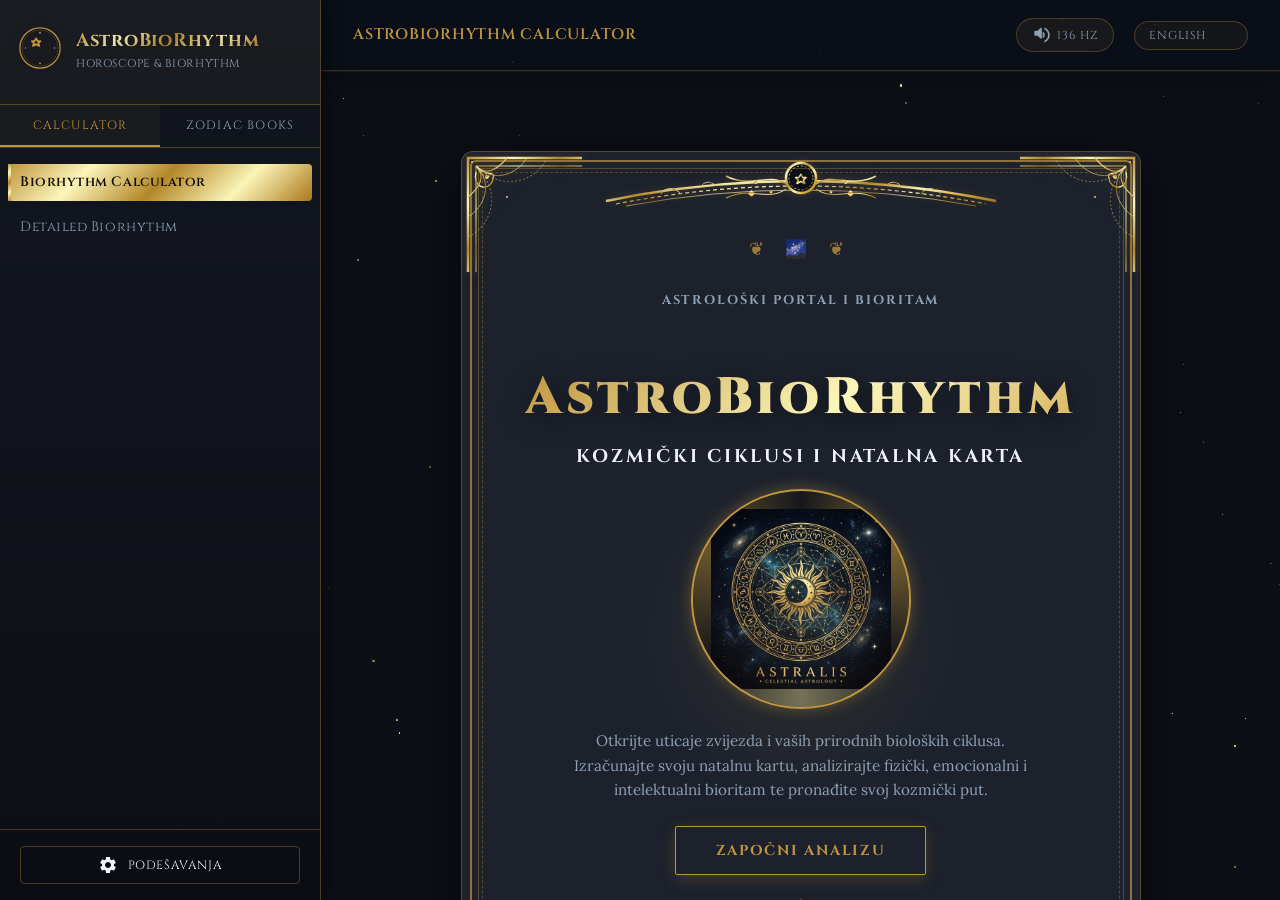
==== commit 44144228: "Add files via upload" ====
--- a/index.html
+++ b/index.html
@@ -82,7 +82,7 @@
     <link rel="preconnect" href="https://fonts.googleapis.com">
     <link rel="preconnect" href="https://fonts.gstatic.com" crossorigin>
     <link href="https://fonts.googleapis.com/css2?family=Cinzel:wght@400;600;700;800;900&family=Lora:ital,wght@0,400;0,500;0,600;0,700;1,400;1,500;1,600;1,700&family=Playfair+Display:ital,wght@0,400;0,500;0,600;0,700;1,400&family=Inter:wght@300;400;500&display=swap" rel="stylesheet">
-    <link rel="stylesheet" href="css/style-enhanced.css" />
+    <link rel="stylesheet" href="css/style-enhanced.css?v=1.1" />
   </head>
 
   <body class="theme-platinum">
@@ -206,7 +206,7 @@
           <ul class="toc-list" id="sidebar-main-menu">
             <li><span class="toc-item active" id="menu-calc-btn">Biorhythm Calculator</span></li>
             <li><span class="toc-item" id="menu-results-btn" style="display: none;">My Astrological Profile</span></li>
-            <li><span class="toc-item" id="menu-biorhythm-btn" onclick="window.location.href='../biorhythm/index.html'">Detailed Biorhythm</span></li>
+            <li><span class="toc-item" id="menu-biorhythm-btn" onclick="window.location.href='biorhythm/index.html'">Detailed Biorhythm</span></li>
           </ul>
 
           <!-- Zodiac Books Menu List -->
--- a/css/style-enhanced.css
+++ b/css/style-enhanced.css
@@ -0,0 +1,4290 @@
+/*
+ * AstroBioRhythm - Enhanced Astrological/Virgoan Theme CSS
+ */
+
+:root {
+  --font-headings: 'Cinzel', serif;
+  --font-subheadings: 'Playfair Display', serif;
+  --font-body: 'Lora', serif;
+  --font-sans: 'Lora', sans-serif;
+  
+  --gold-primary: #bf953f;
+  --gold-light: #fcf6ba;
+  --gold-medium: #b38728;
+  --gold-dark: #aa771c;
+  --gold-gradient: linear-gradient(135deg, #bf953f 0%, #fcf6ba 25%, #b38728 50%, #fbf5b7 75%, #aa771c 100%);
+  --gold-glow: 0 0 15px rgba(191, 149, 63, 0.4);
+  
+  --transition-smooth: all 0.35s cubic-bezier(0.25, 0.8, 0.25, 1);
+  --transition-fast: all 0.15s ease-out;
+  
+  --font-size-base: 16px;
+  --line-height-base: 1.6;
+}
+
+/* 1. THEME DEFINITIONS - Earth & Mercury Palette */
+
+/* Theme 1: Analitička platina (Sleek Gray & Silver) */
+body.theme-platinum {
+  --color-bg: #0c0f16;
+  --color-bg-sidebar: #131720;
+  --color-bg-card: #1c212c;
+  --color-bg-accent: #272d3b;
+  --color-text-main: #f0f3f8;
+  --color-text-muted: #8fa0b5;
+  --color-border: rgba(191, 149, 63, 0.35);
+  --color-border-hover: rgba(191, 149, 63, 0.65);
+  --color-glow: rgba(191, 149, 63, 0.15);
+  --color-scrollbar: #1b202c;
+  --color-shadow: rgba(0, 0, 0, 0.6);
+  background-color: var(--color-bg);
+  color: var(--color-text-main);
+  background-image: 
+    radial-gradient(circle at 10% 20%, rgba(48, 54, 61, 0.25) 0%, transparent 60%),
+    radial-gradient(circle at 90% 80%, rgba(22, 27, 34, 0.4) 0%, transparent 60%);
+}
+
+/* Theme 2: Micelijum i žad (Earthy Forest Green & Copper) */
+body.theme-earth {
+  --color-bg: #090c0a;
+  --color-bg-sidebar: #111612;
+  --color-bg-card: #19211b;
+  --color-bg-accent: #232d25;
+  --color-text-main: #edf5ee;
+  --color-text-muted: #a3b8a7;
+  --color-border: rgba(120, 144, 114, 0.4);
+  --color-border-hover: rgba(120, 144, 114, 0.7);
+  --color-glow: rgba(120, 144, 114, 0.2);
+  --color-scrollbar: #131b15;
+  --color-shadow: rgba(0, 0, 0, 0.65);
+  background-color: var(--color-bg);
+  color: var(--color-text-main);
+  
+  --gold-primary: #789072;
+  --gold-light: #c2d3bd;
+  --gold-medium: #4e6349;
+  --gold-dark: #31442d;
+  --gold-gradient: linear-gradient(135deg, #789072 0%, #c2d3bd 25%, #4e6349 50%, #c2d3bd 75%, #31442d 100%);
+  --gold-glow: 0 0 15px rgba(120, 144, 114, 0.4);
+  
+  background-image: 
+    radial-gradient(ellipse at top left, rgba(25, 33, 27, 0.6) 0%, transparent 60%),
+    radial-gradient(ellipse at bottom right, rgba(17, 22, 18, 0.7) 0%, transparent 70%),
+    radial-gradient(circle at 50% 50%, rgba(20, 27, 22, 0.85) 0%, #090c0a 100%);
+}
+
+/* Theme 3: Glinena posuda (Copper, Terracotta & Bronze) */
+body.theme-clay {
+  --color-bg: #100a08;
+  --color-bg-sidebar: #19110d;
+  --color-bg-card: #251a14;
+  --color-bg-accent: #33241c;
+  --color-text-main: #fcf6f2;
+  --color-text-muted: #d8c3b9;
+  --color-border: rgba(205, 127, 50, 0.35);
+  --color-border-hover: rgba(205, 127, 50, 0.65);
+  --color-glow: rgba(205, 127, 50, 0.2);
+  --color-scrollbar: #1c130f;
+  --color-shadow: rgba(0, 0, 0, 0.75);
+  background-color: var(--color-bg);
+  color: var(--color-text-main);
+  
+  --gold-primary: #cd7f32;
+  --gold-light: #f0a967;
+  --gold-medium: #a05a1e;
+  --gold-dark: #7c3e0d;
+  --gold-gradient: linear-gradient(135deg, #cd7f32 0%, #f0a967 25%, #a05a1e 50%, #f0a967 75%, #7c3e0d 100%);
+  --gold-glow: 0 0 15px rgba(205, 127, 50, 0.4);
+
+  background-image: 
+    radial-gradient(ellipse at top left, rgba(51, 36, 28, 0.6) 0%, transparent 60%),
+    radial-gradient(ellipse at bottom right, rgba(25, 17, 13, 0.7) 0%, transparent 70%),
+    radial-gradient(circle at 50% 50%, rgba(37, 26, 20, 0.85) 0%, #100a08 100%);
+}
+
+/* Theme 4: Kozmički red (Deep Navy & Starry Amber) */
+body.theme-celestial {
+  --color-bg: #05070e;
+  --color-bg-sidebar: #0b0d18;
+  --color-bg-card: #121626;
+  --color-bg-accent: #1b2038;
+  --color-text-main: #f0f4ff;
+  --color-text-muted: #9baac7;
+  --color-border: rgba(191, 149, 63, 0.35);
+  --color-border-hover: rgba(191, 149, 63, 0.65);
+  --color-glow: rgba(191, 149, 63, 0.15);
+  --color-scrollbar: #0b0e1a;
+  --color-shadow: rgba(0, 0, 0, 0.7);
+  background-color: var(--color-bg);
+  color: var(--color-text-main);
+  
+  background-image: 
+    radial-gradient(ellipse at top left, rgba(27, 32, 56, 0.6) 0%, transparent 60%),
+    radial-gradient(ellipse at bottom right, rgba(11, 13, 24, 0.7) 0%, transparent 70%),
+    radial-gradient(circle at 50% 50%, rgba(18, 22, 38, 0.85) 0%, #05070e 100%);
+}
+
+/* Theme 5: Stari rukopis (Light Parchment) */
+body.theme-parchment {
+  --color-bg: #f5eedc;
+  --color-bg-sidebar: #eae0ca;
+  --color-bg-card: #ffffff;
+  --color-bg-accent: #dfd1b3;
+  --color-text-main: #2a2016;
+  --color-text-muted: #786b5c;
+  --color-border: rgba(170, 119, 28, 0.35);
+  --color-border-hover: rgba(170, 119, 28, 0.7);
+  --color-glow: rgba(170, 119, 28, 0.1);
+  --color-scrollbar: #ded2b8;
+  --color-shadow: rgba(60, 48, 35, 0.15);
+  background-color: var(--color-bg);
+  color: var(--color-text-main);
+  background-image: 
+    linear-gradient(rgba(170, 119, 28, 0.02) 1px, transparent 1px),
+    linear-gradient(90deg, rgba(170, 119, 28, 0.02) 1px, transparent 1px);
+  background-size: 24px 24px;
+}
+
+body {
+  font-family: var(--font-body);
+  font-size: var(--font-size-base);
+  line-height: var(--line-height-base);
+  height: 100vh;
+  overflow: hidden;
+  margin: 0;
+  padding: 0;
+  background-color: var(--color-bg);
+  color: var(--color-text-main);
+  transition: background-color 0.4s ease, color 0.4s ease;
+
+  /* Backward Compatibility Mapping */
+  --primary-color: var(--color-bg);
+  --secondary-color: var(--color-bg-sidebar);
+  --accent-color: var(--color-bg-accent);
+  --gold-accent: var(--gold-primary);
+  --silver-accent: var(--color-text-muted);
+  --cosmic-purple: var(--color-bg-accent);
+  --nebula-blue: var(--color-border);
+  --star-white: var(--color-text-main);
+  --dark-space: var(--color-bg);
+  --gradient-cosmic: linear-gradient(135deg, var(--color-bg) 0%, var(--color-bg-sidebar) 50%, var(--color-bg-accent) 100%);
+  --gradient-nebula: var(--gold-gradient);
+  --gradient-aurora: var(--gold-gradient);
+}
+
+/* Scrollbar Customization */
+::-webkit-scrollbar {
+  width: 8px;
+  height: 8px;
+}
+::-webkit-scrollbar-track {
+  background: transparent;
+}
+::-webkit-scrollbar-thumb {
+  background: var(--color-scrollbar);
+  border-radius: 4px;
+  border: 1px solid var(--color-border);
+}
+::-webkit-scrollbar-thumb:hover {
+  background: var(--gold-primary);
+}
+
+/* App Shell Components */
+.app-container {
+  display: flex;
+  width: 100vw;
+  height: 100vh;
+  position: relative;
+  overflow: hidden;
+}
+
+/* Sidebar Styles */
+.sidebar {
+  width: 320px;
+  height: 100%;
+  background-color: var(--color-bg-sidebar);
+  border-right: 1px solid var(--color-border);
+  display: flex;
+  flex-direction: column;
+  z-index: 100;
+  transition: transform 0.4s cubic-bezier(0.25, 0.8, 0.25, 1), background-color 0.4s ease, border-color 0.4s ease;
+  box-shadow: 2px 0 15px var(--color-shadow);
+  flex-shrink: 0;
+}
+
+.sidebar-header {
+  padding: 24px 16px;
+  display: flex;
+  align-items: center;
+  gap: 12px;
+  border-bottom: 1px solid var(--color-border);
+  position: relative;
+}
+
+.logo-link {
+  display: flex;
+  align-items: center;
+  gap: 12px;
+  text-decoration: none;
+  color: inherit;
+  transition: opacity 0.2s ease;
+}
+
+.logo-link:hover {
+  text-decoration: none;
+  opacity: 0.85;
+}
+
+.title-group h1 {
+  font-family: var(--font-headings);
+  font-size: 1.15rem;
+  letter-spacing: 0.04em;
+  line-height: 1.1;
+  background: var(--gold-gradient);
+  -webkit-background-clip: text;
+  -webkit-text-fill-color: transparent;
+  text-shadow: 0 2px 4px rgba(0,0,0,0.15);
+  margin: 0;
+}
+
+.title-group .subtitle {
+  font-size: 0.7rem;
+  font-family: var(--font-headings);
+  letter-spacing: 0.05em;
+  color: var(--color-text-muted);
+  text-transform: uppercase;
+  margin: 4px 0 0 0;
+}
+
+.gold-svg {
+  color: var(--gold-primary);
+  filter: drop-shadow(0 2px 4px rgba(0,0,0,0.2));
+}
+
+.animate-rotate {
+  transition: transform 0.8s ease-in-out;
+}
+.animate-rotate:hover {
+  transform: rotate(180deg);
+}
+
+.mobile-close-btn {
+  display: none;
+  background: none;
+  border: none;
+  color: var(--color-text-main);
+  cursor: pointer;
+  padding: 4px;
+}
+
+/* Tabs */
+.nav-tabs {
+  display: flex;
+  border-bottom: 1px solid var(--color-border);
+  background-color: rgba(0, 0, 0, 0.1);
+}
+
+.tab-btn {
+  flex: 1;
+  background: none;
+  border: none;
+  border-bottom: 2px solid transparent;
+  color: var(--color-text-muted);
+  padding: 12px;
+  font-family: var(--font-headings);
+  font-size: 0.75rem;
+  text-transform: uppercase;
+  letter-spacing: 0.1em;
+  cursor: pointer;
+  transition: var(--transition-fast);
+}
+
+.tab-btn:hover {
+  color: var(--color-text-main);
+}
+
+.tab-btn.active {
+  color: var(--gold-primary);
+  border-bottom-color: var(--gold-primary);
+  background-color: rgba(191, 149, 63, 0.05);
+}
+
+/* Sidebar Scroll Area */
+.sidebar-scroll-area {
+  flex: 1;
+  overflow-y: auto;
+  padding: 16px 8px;
+}
+
+.toc-list, .widgets-list {
+  list-style: none;
+  padding: 0;
+  margin: 0;
+}
+
+.toc-list li {
+  margin-bottom: 8px;
+}
+
+.toc-item {
+  display: block;
+  padding: 8px 12px;
+  border-radius: 4px;
+  color: var(--color-text-muted);
+  font-family: var(--font-headings);
+  font-size: 0.85rem;
+  letter-spacing: 0.04em;
+  cursor: pointer;
+  transition: var(--transition-fast);
+  text-decoration: none;
+}
+
+.toc-item:hover {
+  background-color: rgba(191, 149, 63, 0.08);
+  color: var(--color-text-main);
+  padding-left: 16px;
+  text-decoration: none;
+}
+
+.toc-item.active {
+  background: var(--gold-gradient);
+  color: #120d03 !important;
+  font-weight: 600;
+  box-shadow: 0 2px 8px rgba(0,0,0,0.15);
+}
+
+/* Widgets list menu (Zodiac Books list) */
+.widget-menu-item {
+  display: flex;
+  align-items: center;
+  gap: 12px;
+  padding: 10px;
+  border-radius: 6px;
+  margin-bottom: 8px;
+  border: 1px solid transparent;
+  background-color: rgba(0,0,0,0.15);
+  cursor: pointer;
+  transition: var(--transition-smooth);
+}
+
+.widget-menu-item:hover {
+  background-color: rgba(191,149,63,0.06);
+  border-color: var(--color-border);
+  transform: translateY(-2px);
+}
+
+.widget-menu-item .icon {
+  font-size: 1.3rem;
+  color: var(--gold-primary);
+  text-shadow: 0 0 8px rgba(191,149,63,0.3);
+}
+
+.widget-desc {
+  display: flex;
+  flex-direction: column;
+}
+
+.widget-desc .title {
+  font-family: var(--font-headings);
+  font-size: 0.85rem;
+  color: var(--color-text-main);
+  font-weight: 600;
+}
+
+.widget-desc .detail {
+  font-size: 0.65rem;
+  color: var(--color-text-muted);
+  font-family: var(--font-sans);
+}
+
+/* Sidebar Footer Settings */
+.sidebar-footer {
+  padding: 16px 20px;
+  border-top: 1px solid var(--color-border);
+  background-color: rgba(0,0,0,0.15);
+}
+
+.footer-action-btn {
+  width: 100%;
+  display: flex;
+  align-items: center;
+  justify-content: center;
+  gap: 10px;
+  background: none;
+  border: 1px solid var(--color-border);
+  border-radius: 4px;
+  color: var(--color-text-main);
+  padding: 8px 12px;
+  font-family: var(--font-headings);
+  font-size: 0.75rem;
+  text-transform: uppercase;
+  letter-spacing: 0.05em;
+  cursor: pointer;
+  transition: var(--transition-fast);
+}
+
+.footer-action-btn:hover {
+  background-color: var(--gold-primary);
+  color: #120d03;
+  border-color: var(--gold-primary);
+  box-shadow: var(--gold-glow);
+}
+
+/* Main Workspace Styles */
+.main-workspace {
+  flex: 1;
+  height: 100%;
+  display: flex;
+  flex-direction: column;
+  position: relative;
+  overflow: hidden;
+  background-color: var(--color-bg);
+}
+
+/* Top Action Bar */
+.top-bar {
+  height: 70px;
+  border-bottom: 1px solid var(--color-border);
+  padding: 0 32px;
+  display: flex;
+  align-items: center;
+  justify-content: space-between;
+  background-color: rgba(0, 0, 0, 0.12);
+  backdrop-filter: blur(8px);
+  z-index: 90;
+  flex-shrink: 0;
+}
+
+.top-bar-left {
+  display: flex;
+  align-items: center;
+  gap: 16px;
+}
+
+.hamburger-btn {
+  background: none;
+  border: none;
+  color: var(--color-text-main);
+  cursor: pointer;
+  padding: 4px;
+  display: none;
+}
+
+.current-chapter-indicator {
+  font-family: var(--font-headings);
+  font-size: 0.95rem;
+  letter-spacing: 0.05em;
+  color: var(--gold-primary);
+  font-weight: 600;
+  text-transform: uppercase;
+}
+
+.top-bar-right {
+  display: flex;
+  align-items: center;
+  gap: 20px;
+}
+
+.top-bar-select {
+  background: rgba(0, 0, 0, 0.2);
+  color: var(--color-text-main);
+  border: 1px solid var(--color-border);
+  border-radius: 4px;
+  padding: 6px 12px;
+  font-family: var(--font-sans);
+  font-size: 0.85rem;
+  outline: none;
+  cursor: pointer;
+}
+
+.top-bar-select:focus {
+  border-color: var(--gold-primary);
+}
+
+/* Viewport Content Area */
+.viewport-content {
+  flex: 1;
+  overflow-y: auto;
+  position: relative;
+  padding: 48px 24px;
+  display: flex;
+  flex-direction: column;
+  align-items: center;
+  box-sizing: border-box;
+}
+
+/* Premium Royal Border Frames */
+.royal-frame {
+  position: absolute;
+  top: 0;
+  left: 0;
+  width: 100%;
+  height: 100%;
+  pointer-events: none;
+  z-index: 10;
+}
+
+.royal-frame::before {
+  content: '';
+  position: absolute;
+  top: 8px;
+  left: 8px;
+  right: 8px;
+  bottom: 8px;
+  border: 2px solid var(--gold-primary);
+  border-radius: 6px;
+  opacity: 0.7;
+}
+
+.royal-frame::after {
+  content: '';
+  position: absolute;
+  top: 16px;
+  left: 16px;
+  right: 16px;
+  bottom: 16px;
+  border: 1px solid rgba(191, 149, 63, 0.35);
+  border-radius: 4px;
+}
+
+.frame-corner {
+  position: absolute;
+  width: 120px;
+  height: 120px;
+}
+
+.frame-corner svg.corner {
+  width: 100%;
+  height: 100%;
+  filter: drop-shadow(0 0 6px rgba(191, 149, 63, 0.3));
+}
+
+.frame-corner.top-left { top: 0; left: 0; }
+.frame-corner.top-right { top: 0; right: 0; transform: scaleX(-1); }
+.frame-corner.bottom-left { bottom: 0; left: 0; transform: scaleY(-1); }
+.frame-corner.bottom-right { bottom: 0; right: 0; transform: scale(-1); }
+
+.frame-edge {
+  position: absolute;
+}
+
+.frame-edge.top {
+  top: 4px;
+  left: 120px;
+  right: 120px;
+  height: 60px;
+  display: flex;
+  justify-content: center;
+  align-items: flex-start;
+}
+
+.frame-edge svg.top-arch {
+  width: 400px;
+  height: 60px;
+  filter: drop-shadow(0 0 4px rgba(191, 149, 63, 0.25));
+}
+
+.frame-edge.bottom {
+  bottom: 4px;
+  left: 120px;
+  right: 120px;
+  height: 40px;
+  display: flex;
+  justify-content: center;
+  align-items: flex-end;
+}
+
+.frame-edge svg.bottom-scroll {
+  width: 300px;
+  height: 40px;
+  filter: drop-shadow(0 0 4px rgba(191, 149, 63, 0.25));
+}
+
+/* Premium Card (Book Card) Styles */
+.book-card {
+  position: relative;
+  background-color: var(--color-bg-card) !important;
+  border-radius: 12px !important;
+  border: 1px solid var(--color-border) !important;
+  box-shadow: 0 15px 45px var(--color-shadow) !important;
+  padding: 80px 60px !important;
+  max-width: 780px !important;
+  width: 100% !important;
+  margin: 32px auto !important;
+  box-sizing: border-box !important;
+  backdrop-filter: blur(15px);
+}
+
+.book-card::before {
+  content: '';
+  position: absolute;
+  top: 20px;
+  left: 20px;
+  right: 20px;
+  bottom: 20px;
+  border: 1px dashed var(--color-border);
+  border-radius: 8px;
+  pointer-events: none;
+}
+
+.card-inner-wrapper {
+  position: relative;
+  z-index: 5;
+  width: 100%;
+}
+
+.book-card h2 {
+  font-family: var(--font-headings) !important;
+  font-size: 2.2rem !important;
+  color: var(--gold-primary) !important;
+  text-shadow: 0 0 20px rgba(191, 149, 63, 0.4) !important;
+  border-bottom: 1px solid var(--color-border);
+  padding-bottom: 16px;
+  margin-bottom: 20px;
+  text-align: center;
+}
+
+/* Interactive elements overrides */
+.form-group input,
+.form-group select,
+.date-input-wrapper input,
+.time-input-wrapper input {
+  background: var(--color-bg-sidebar) !important;
+  border: 1px solid var(--color-border) !important;
+  color: var(--color-text-main) !important;
+  font-family: var(--font-sans) !important;
+  font-size: 0.95rem !important;
+  border-radius: 4px !important;
+  padding: 10px 14px !important;
+  box-sizing: border-box;
+}
+
+.form-group input:focus,
+.form-group select:focus,
+.date-input-wrapper input:focus,
+.time-input-wrapper input:focus {
+  border-color: var(--gold-primary) !important;
+  box-shadow: var(--gold-glow) !important;
+  background: var(--color-bg-card) !important;
+  outline: none !important;
+}
+
+.form-row {
+  display: flex;
+  gap: 16px;
+  width: 100%;
+  margin-bottom: 16px;
+}
+
+.flex-1 {
+  flex: 1;
+}
+
+.form-group label {
+  color: var(--color-text-muted) !important;
+  font-family: var(--font-headings) !important;
+  font-size: 0.8rem !important;
+  letter-spacing: 0.05em;
+  text-transform: uppercase;
+}
+
+/* Settings Drawer Styles */
+.settings-drawer-overlay {
+  position: fixed;
+  top: 0;
+  left: 0;
+  width: 100vw;
+  height: 100vh;
+  background-color: rgba(0, 0, 0, 0.5);
+  backdrop-filter: blur(4px);
+  z-index: 1000;
+  display: flex;
+  justify-content: flex-end;
+  transition: opacity 0.3s ease;
+}
+
+.settings-drawer-content {
+  width: 100%;
+  max-width: 400px;
+  height: 100%;
+  background-color: var(--color-bg-sidebar);
+  border-left: 1px solid var(--color-border);
+  box-shadow: -5px 0 25px rgba(0,0,0,0.5);
+  display: flex;
+  flex-direction: column;
+  animation: slideLeft 0.4s cubic-bezier(0.25, 0.8, 0.25, 1);
+  transition: background-color 0.4s ease, border-color 0.4s ease;
+}
+
+@keyframes slideLeft {
+  from { transform: translateX(100%); }
+  to { transform: translateX(0); }
+}
+
+.drawer-header {
+  padding: 24px;
+  border-bottom: 1px solid var(--color-border);
+  display: flex;
+  align-items: center;
+  justify-content: space-between;
+}
+
+.drawer-header h3 {
+  font-family: var(--font-headings);
+  font-size: 1.15rem;
+  color: var(--gold-primary);
+  margin: 0;
+  letter-spacing: 0.05em;
+  text-transform: uppercase;
+}
+
+.close-drawer-btn {
+  background: none;
+  border: none;
+  color: var(--color-text-muted);
+  cursor: pointer;
+  padding: 4px;
+  display: flex;
+  align-items: center;
+  transition: var(--transition-fast);
+}
+
+.close-drawer-btn:hover {
+  color: var(--color-text-main);
+}
+
+.drawer-body {
+  flex: 1;
+  overflow-y: auto;
+  padding: 24px;
+}
+
+.settings-group {
+  margin-bottom: 32px;
+}
+
+.settings-group h4 {
+  font-family: var(--font-headings);
+  font-size: 0.85rem;
+  color: var(--color-text-muted);
+  text-transform: uppercase;
+  letter-spacing: 0.05em;
+  margin-bottom: 16px;
+  border-bottom: 1px solid rgba(191, 149, 63, 0.15);
+  padding-bottom: 6px;
+}
+
+.theme-selector-grid {
+  display: flex;
+  flex-direction: column;
+  gap: 10px;
+}
+
+.theme-option {
+  display: flex;
+  align-items: center;
+  gap: 12px;
+  background-color: rgba(0, 0, 0, 0.15);
+  border: 1px solid var(--color-border);
+  border-radius: 6px;
+  padding: 10px 14px;
+  width: 100%;
+  cursor: pointer;
+  transition: var(--transition-smooth);
+  color: var(--color-text-main);
+}
+
+.theme-option:hover {
+  background-color: rgba(191, 149, 63, 0.06);
+  border-color: var(--gold-primary);
+}
+
+.theme-option.active {
+  border-color: var(--gold-primary);
+  background-color: rgba(191, 149, 63, 0.1);
+  box-shadow: var(--gold-glow);
+}
+
+.theme-option .color-dot {
+  width: 16px;
+  height: 16px;
+  border-radius: 50%;
+  flex-shrink: 0;
+}
+
+.theme-option .theme-name {
+  font-family: var(--font-headings);
+  font-size: 0.8rem;
+  letter-spacing: 0.05em;
+  text-align: left;
+}
+
+.font-size-adjuster {
+  display: flex;
+  align-items: center;
+  justify-content: center;
+  gap: 20px;
+  background-color: rgba(0, 0, 0, 0.15);
+  border: 1px solid var(--color-border);
+  border-radius: 6px;
+  padding: 12px;
+}
+
+.size-btn {
+  background: none;
+  border: 1px solid var(--color-border);
+  border-radius: 4px;
+  color: var(--color-text-main);
+  width: 36px;
+  height: 36px;
+  font-size: 1rem;
+  font-family: var(--font-headings);
+  cursor: pointer;
+  transition: var(--transition-fast);
+}
+
+.size-btn:hover {
+  border-color: var(--gold-primary);
+  color: var(--gold-primary);
+}
+
+.size-display {
+  font-family: var(--font-headings);
+  font-size: 1rem;
+  color: var(--gold-primary);
+  min-width: 60px;
+  text-align: center;
+}
+
+/* Custom pickers matching theme */
+.custom-date-picker, .custom-time-picker {
+  background: var(--color-bg-sidebar) !important;
+  border: 1px solid var(--color-border) !important;
+  box-shadow: 0 10px 25px var(--color-shadow) !important;
+}
+
+.date-picker-header, .time-picker-header {
+  border-bottom: 1px solid var(--color-border) !important;
+}
+
+.month-year-display, .time-picker-header h4 {
+  font-family: var(--font-headings) !important;
+  color: var(--gold-primary) !important;
+}
+
+.weekday {
+  color: var(--color-text-muted) !important;
+  font-family: var(--font-headings) !important;
+  font-size: 0.75rem !important;
+}
+
+.calendar-day {
+  color: var(--color-text-main) !important;
+}
+
+.calendar-day:hover {
+  background-color: rgba(191, 149, 63, 0.1) !important;
+  color: var(--gold-primary) !important;
+}
+
+.calendar-day.selected {
+  background: var(--gold-gradient) !important;
+  color: #120d03 !important;
+}
+
+.date-picker-btn, .time-picker-btn {
+  background: none !important;
+  border: 1px solid var(--color-border) !important;
+  color: var(--color-text-main) !important;
+  font-family: var(--font-headings) !important;
+}
+
+.date-picker-btn:hover, .time-picker-btn:hover {
+  border-color: var(--gold-primary) !important;
+  color: var(--gold-primary) !important;
+}
+
+.date-picker-btn.primary, .time-picker-btn.primary {
+  background: var(--gold-gradient) !important;
+  color: #120d03 !important;
+  border: none !important;
+}
+
+.year-slider {
+  accent-color: var(--gold-primary) !important;
+}
+
+.year-slider-label {
+  font-family: var(--font-headings) !important;
+  color: var(--color-text-muted) !important;
+}
+
+.clock-face {
+  border: 2px solid var(--color-border) !important;
+}
+
+.clock-center {
+  background: var(--gold-primary) !important;
+}
+
+.hour-hand {
+  background: var(--gold-primary) !important;
+}
+
+.minute-hand {
+  background: var(--color-text-muted) !important;
+}
+
+.hour-marker {
+  color: var(--color-text-muted) !important;
+  font-family: var(--font-headings) !important;
+}
+
+.hour-marker.active {
+  color: var(--gold-primary) !important;
+  font-weight: 700 !important;
+}
+
+.time-number-input, #ampmSelect {
+  background: var(--color-bg-card) !important;
+  border: 1px solid var(--color-border) !important;
+  color: var(--color-text-main) !important;
+}
+
+.time-number-input:focus, #ampmSelect:focus {
+  border-color: var(--gold-primary) !important;
+}
+
+/* Cards & Grid Styling */
+.astro-card, .horoscope-card, .bio-card, .characteristic-card {
+  background: var(--color-bg-sidebar) !important;
+  border: 1px solid var(--color-border) !important;
+  border-radius: 8px !important;
+  transition: var(--transition-smooth) !important;
+  padding: 20px !important;
+  box-shadow: 0 4px 15px rgba(0,0,0,0.2) !important;
+}
+
+.astro-card:hover, .horoscope-card:hover, .bio-card:hover, .characteristic-card:hover {
+  border-color: var(--gold-primary) !important;
+  transform: translateY(-4px) !important;
+  box-shadow: var(--gold-glow) !important;
+}
+
+.astro-card h4, .horoscope-card h4, .bio-card h4, .characteristic-card h4 {
+  font-family: var(--font-headings) !important;
+  color: var(--gold-primary) !important;
+}
+
+.profile-title {
+  background: linear-gradient(135deg, var(--color-bg-sidebar) 0%, var(--color-bg-accent) 100%) !important;
+  border: 1px solid var(--color-border) !important;
+}
+
+.profile-header h3 {
+  font-family: var(--font-headings) !important;
+}
+
+.zodiac-image {
+  border-color: var(--gold-primary) !important;
+  box-shadow: var(--gold-glow) !important;
+}
+
+/* Biorhythm Graph & Charts */
+.chart-container {
+  background: rgba(0, 0, 0, 0.15) !important;
+  border: 1px solid var(--color-border) !important;
+  border-radius: 6px !important;
+  padding: 16px;
+}
+
+/* Footer elements */
+footer {
+  border-top: 1px dashed var(--color-border) !important;
+  padding-top: 32px !important;
+  margin-top: 64px !important;
+  width: 100%;
+}
+
+footer h3, footer h4 {
+  font-family: var(--font-headings) !important;
+  color: var(--gold-primary) !important;
+}
+
+footer p, footer li {
+  color: var(--color-text-muted) !important;
+}
+
+
+.language-selector select:hover {
+  background: rgba(106, 13, 173, 0.9);
+  box-shadow: 0 0 20px rgba(255, 215, 0, 0.4);
+  transform: scale(1.05);
+}
+
+.language-selector select:focus {
+  outline: none;
+  box-shadow: 0 0 20px rgba(255, 215, 0, 0.6);
+}
+
+/* Enhanced Form Section */
+.form-section {
+  padding: 0;
+  background: none;
+  border: none;
+  box-shadow: none;
+  backdrop-filter: none;
+  position: relative;
+  overflow: visible;
+}
+
+.form-section::before {
+  display: none;
+}
+
+.form-section h2 {
+  font-family: var(--font-headings);
+  font-size: 2.2rem;
+  color: var(--gold-primary);
+  margin-bottom: 1.5rem;
+  text-align: center;
+  text-shadow: var(--gold-glow);
+}
+
+.form-description {
+  text-align: center;
+  color: var(--color-text-muted);
+  font-size: 1rem;
+  line-height: 1.6;
+  margin-bottom: 2rem;
+  max-width: 600px;
+  margin-left: auto;
+  margin-right: auto;
+  opacity: 0.9;
+}
+
+.form-group {
+  margin-bottom: 1.5rem;
+  position: relative;
+}
+
+.form-group label {
+  display: block;
+  margin-bottom: 0.5rem;
+  color: var(--color-text-muted);
+  font-weight: 500;
+  font-size: 0.95rem;
+}
+
+.form-group input,
+.form-group select {
+  width: 100%;
+  padding: 12px 15px;
+  background: var(--color-bg-sidebar);
+  border: 1px solid var(--color-border);
+  border-radius: 4px;
+  color: var(--color-text-main);
+  font-size: 1rem;
+  transition: var(--transition-smooth);
+  position: relative;
+}
+
+.form-group input:focus,
+.form-group select:focus {
+  outline: none;
+  border-color: var(--gold-primary);
+  background: var(--color-bg-card);
+  box-shadow: var(--gold-glow);
+  transform: translateY(-2px);
+}
+
+.form-group input::placeholder {
+  color: var(--color-text-muted);
+  opacity: 0.6;
+}
+
+/* Autocomplete Suggestions Dropdown */
+.input-container {
+  position: relative;
+}
+
+.suggestions-dropdown {
+  position: absolute;
+  top: 100%;
+  left: 0;
+  right: 0;
+  background: var(--color-bg-sidebar);
+  border: 1px solid var(--color-border);
+  border-radius: 0 0 6px 6px;
+  border-top: none;
+  backdrop-filter: blur(15px);
+  z-index: 1000;
+  max-height: 200px;
+  overflow-y: auto;
+  box-shadow: 0 5px 25px rgba(0, 0, 0, 0.5);
+  display: none;
+}
+
+.suggestion-item {
+  padding: 12px 15px;
+  cursor: pointer;
+  transition: all 0.2s ease;
+  border-bottom: 1px solid var(--color-border);
+  color: var(--color-text-main);
+  font-size: 0.95rem;
+}
+
+.suggestion-item:hover,
+.suggestion-item.highlighted {
+  background: rgba(191, 149, 63, 0.1);
+  color: var(--gold-primary);
+  transform: translateX(5px);
+  border-left: 3px solid var(--gold-primary);
+}
+
+.suggestion-item:last-child {
+  border-bottom: none;
+  border-radius: 0 0 6px 6px;
+}
+
+/* Custom scrollbar for suggestions */
+.suggestions-dropdown::-webkit-scrollbar {
+  width: 6px;
+}
+
+.suggestions-dropdown::-webkit-scrollbar-track {
+  background: transparent;
+}
+
+.suggestions-dropdown::-webkit-scrollbar-thumb {
+  background: var(--color-scrollbar);
+  border-radius: 3px;
+}
+
+.suggestions-dropdown::-webkit-scrollbar-thumb:hover {
+  background: var(--gold-primary);
+}
+
+/* Enhanced Submit Button with Cosmic Spinner */
+.submit-btn {
+  width: 100%;
+  padding: 15px;
+  background: var(--gold-gradient);
+  color: #120d03 !important;
+  border: none;
+  border-radius: 4px;
+  font-size: 1.1rem;
+  font-weight: 700;
+  cursor: pointer;
+  transition: var(--transition-smooth);
+  position: relative;
+  overflow: hidden;
+  text-transform: uppercase;
+  letter-spacing: 1px;
+  box-shadow: 0 4px 15px rgba(170,119,28,0.3);
+  display: flex;
+  align-items: center;
+  justify-content: center;
+  min-height: 50px;
+}
+
+.submit-btn::before {
+  content: "";
+  position: absolute;
+  top: 0;
+  left: -100%;
+  width: 100%;
+  height: 100%;
+  background: linear-gradient(90deg, transparent, rgba(255, 255, 255, 0.2), transparent);
+  transition: left 0.5s;
+}
+
+.submit-btn:hover {
+  transform: translateY(-3px);
+  box-shadow: var(--gold-glow);
+}
+
+.submit-btn:hover::before {
+  left: 100%;
+}
+
+.submit-btn:active {
+  transform: translateY(-1px);
+}
+
+.cosmic-spinner {
+  position: relative;
+  width: 30px;
+  height: 30px;
+}
+
+.spinner-ring {
+  position: absolute;
+  top: 0;
+  left: 0;
+  width: 100%;
+  height: 100%;
+  border: 2px solid transparent;
+  border-top: 2px solid var(--gold-primary);
+  border-radius: 50%;
+  animation: cosmicSpin 1s linear infinite;
+}
+
+.spinner-ring:nth-child(2) {
+  width: 80%;
+  height: 80%;
+  top: 10%;
+  left: 10%;
+  border-top-color: var(--color-text-muted);
+  animation-delay: -0.3s;
+  animation-duration: 1.5s;
+}
+
+.spinner-ring:nth-child(3) {
+  width: 60%;
+  height: 60%;
+  top: 20%;
+  left: 20%;
+  border-top-color: var(--gold-light);
+  animation-delay: -0.6s;
+  animation-duration: 2s;
+}
+
+@keyframes cosmicSpin {
+  0% { transform: rotate(0deg); }
+  100% { transform: rotate(360deg); }
+}
+
+/* Enhanced Results Section */
+.results-section {
+  padding: 0;
+  background: none;
+  border: none;
+  box-shadow: none;
+  backdrop-filter: none;
+  animation: fadeInUp 0.8s ease-out;
+}
+
+@keyframes fadeInUp {
+  from {
+    opacity: 0;
+    transform: translateY(30px);
+  }
+  to {
+    opacity: 1;
+    transform: translateY(0);
+  }
+}
+
+.results-section h2 {
+  font-family: var(--font-headings);
+  font-size: 2.2rem;
+  color: var(--gold-primary);
+  text-align: center;
+  margin-bottom: 2rem;
+  text-shadow: var(--gold-glow);
+}
+
+/* Enhanced Profile Summary */
+.profile-summary {
+  margin-bottom: 2rem;
+}
+
+.profile-title {
+  display: flex;
+  align-items: center;
+  justify-content: space-between;
+  background: linear-gradient(135deg, var(--color-bg-sidebar) 0%, var(--color-bg-accent) 100%);
+  padding: 1.5rem;
+  border-radius: 8px;
+  border: 1px solid var(--color-border);
+  margin-bottom: 1.5rem;
+  box-shadow: 0 10px 25px rgba(0, 0, 0, 0.3);
+  position: relative;
+  overflow: hidden;
+}
+
+.profile-title::before {
+  content: "";
+  position: absolute;
+  top: 0;
+  left: 0;
+  right: 0;
+  height: 2px;
+  background: var(--gold-gradient);
+  animation: pulse 2s ease-in-out infinite;
+}
+
+@keyframes pulse {
+  0%, 100% { opacity: 0.5; }
+  50% { opacity: 1; }
+}
+
+.profile-header h3 {
+  font-family: var(--font-headings);
+  font-size: 1.8rem;
+  color: var(--color-text-main);
+  margin-bottom: 0.5rem;
+  text-shadow: 0 2px 4px rgba(0,0,0,0.15);
+}
+
+.profile-header p {
+  color: var(--color-text-muted);
+  font-size: 1rem;
+}
+
+.zodiac-image {
+  width: 80px;
+  height: 80px;
+  border-radius: 50%;
+  border: 2px solid var(--gold-primary);
+  box-shadow: var(--gold-glow);
+  animation: zodiacGlow 3s ease-in-out infinite;
+}
+
+@keyframes zodiacGlow {
+  0%, 100% { box-shadow: var(--gold-glow); }
+  50% { box-shadow: 0 0 25px rgba(191, 149, 63, 0.75); }
+}
+
+/* Enhanced Astro Grid with Constellation Effects */
+.astro-grid {
+  display: grid;
+  grid-template-columns: repeat(auto-fit, minmax(200px, 1fr));
+  gap: 1.5rem;
+  margin-bottom: 2rem;
+}
+
+.astro-card {
+  background: var(--color-bg-sidebar);
+  padding: 1.5rem;
+  border-radius: 8px;
+  border: 1px solid var(--color-border);
+  transition: var(--transition-smooth);
+  position: relative;
+  overflow: hidden;
+}
+
+.astro-card::before {
+  content: "";
+  position: absolute;
+  top: 0;
+  left: 0;
+  right: 0;
+  height: 1px;
+  background: var(--gold-gradient);
+  transform: scaleX(0);
+  transition: transform 0.3s ease;
+}
+
+.astro-card::after {
+  content: "✦";
+  position: absolute;
+  top: 10px;
+  right: 10px;
+  font-size: 1.2rem;
+  color: var(--gold-primary);
+  opacity: 0;
+  transform: rotate(0deg) scale(0);
+  transition: all 0.3s ease;
+}
+
+.astro-card:hover {
+  transform: translateY(-5px);
+  box-shadow: 
+    0 15px 30px rgba(0, 0, 0, 0.3),
+    0 0 25px rgba(255, 215, 0, 0.2);
+  border-color: var(--gold-accent);
+}
+
+.astro-card:hover::before {
+  transform: scaleX(1);
+}
+
+.astro-card:hover::after {
+  opacity: 1;
+  transform: rotate(360deg) scale(1);
+}
+
+/* Zodiac Sign Specific Colors */
+.astro-card.sun-sign {
+  border-left: 4px solid #ff6b35;
+}
+
+.astro-card.moon-sign {
+  border-left: 4px solid #74b9ff;
+}
+
+.astro-card.rising-sign {
+  border-left: 4px solid #a29bfe;
+}
+
+.astro-card h4 {
+  font-size: 1.3rem;
+  color: var(--gold-accent);
+  margin-bottom: 1rem;
+  text-align: center;
+  text-shadow: 0 0 15px rgba(255, 215, 0, 0.5);
+}
+
+.sign-info {
+  font-size: 1.5rem;
+  text-align: center;
+  margin-bottom: 1rem;
+  color: var(--star-white);
+  font-weight: 600;
+  display: flex;
+  align-items: center;
+  justify-content: center;
+  gap: 0.5rem;
+}
+
+.zodiac-symbol {
+  font-size: 2rem;
+  color: var(--gold-accent);
+  text-shadow: 0 0 15px rgba(255, 215, 0, 0.8);
+  animation: symbolGlow 3s ease-in-out infinite;
+}
+
+@keyframes symbolGlow {
+  0%, 100% { 
+    transform: scale(1);
+    text-shadow: 0 0 15px rgba(255, 215, 0, 0.8);
+  }
+  50% { 
+    transform: scale(1.1);
+    text-shadow: 0 0 25px rgba(255, 215, 0, 1);
+  }
+}
+
+.zodiac-story {
+  color: var(--silver-accent);
+  line-height: 1.6;
+  font-size: 0.95rem;
+}
+
+/* Enhanced Daily Horoscope */
+.daily-horoscope {
+  margin-bottom: 2rem;
+}
+
+.daily-horoscope h3 {
+  font-family: "Playfair Display", serif;
+  font-size: 2rem;
+  color: var(--gold-accent);
+  text-align: center;
+  margin-bottom: 1.5rem;
+  text-shadow: 0 0 20px rgba(255, 215, 0, 0.5);
+}
+
+.horoscope-grid {
+  display: grid;
+  grid-template-columns: repeat(auto-fit, minmax(250px, 1fr));
+  gap: 1.5rem;
+}
+
+.horoscope-card {
+  background: var(--gradient-nebula);
+  padding: 1.5rem;
+  border-radius: 15px;
+  text-align: center;
+  box-shadow: 0 10px 25px rgba(0, 0, 0, 0.3);
+  transition: all 0.3s ease;
+  position: relative;
+  overflow: hidden;
+}
+
+.horoscope-card::after {
+  content: "";
+  position: absolute;
+  top: 50%;
+  left: 50%;
+  width: 0;
+  height: 0;
+  background: radial-gradient(circle, rgba(255, 255, 255, 0.1) 0%, transparent 70%);
+  transition: all 0.3s ease;
+  transform: translate(-50%, -50%);
+  border-radius: 50%;
+}
+
+.horoscope-card:hover {
+  transform: translateY(-5px) scale(1.02);
+  box-shadow: 
+    0 20px 40px rgba(0, 0, 0, 0.4),
+    0 0 30px rgba(255, 215, 0, 0.3);
+}
+
+.horoscope-card:hover::after {
+  width: 100%;
+  height: 100%;
+}
+
+.horoscope-card h4 {
+  font-size: 1.2rem;
+  margin-bottom: 1rem;
+  color: var(--star-white);
+  text-shadow: 0 0 10px rgba(255, 255, 255, 0.5);
+}
+
+.horoscope-card p {
+  color: var(--silver-accent);
+  line-height: 1.5;
+}
+
+/* Enhanced Biorhythm Section */
+.biorhythm-section {
+  margin-bottom: 2rem;
+}
+
+.biorhythm-section h3 {
+  font-family: "Playfair Display", serif;
+  font-size: 2rem;
+  color: var(--gold-accent);
+  text-align: center;
+  margin-bottom: 1.5rem;
+  text-shadow: 0 0 20px rgba(255, 215, 0, 0.5);
+}
+
+.bio-grid {
+  display: grid;
+  grid-template-columns: repeat(auto-fit, minmax(250px, 1fr));
+  gap: 1.5rem;
+  margin-bottom: 2rem;
+}
+
+.bio-card {
+  background: rgba(45, 27, 105, 0.7);
+  padding: 1.5rem;
+  border-radius: 15px;
+  text-align: center;
+  backdrop-filter: blur(10px);
+  border: 1px solid rgba(255, 215, 0, 0.2);
+  transition: all 0.3s ease;
+  position: relative;
+  overflow: hidden;
+}
+
+.bio-card::before {
+  content: "";
+  position: absolute;
+  top: -50%;
+  left: -50%;
+  width: 200%;
+  height: 200%;
+  background: conic-gradient(from 0deg, transparent, rgba(255, 215, 0, 0.05), transparent);
+  animation: rotateGlow 8s linear infinite;
+  z-index: 0;
+}
+
+@keyframes rotateGlow {
+  0% { transform: rotate(0deg); }
+  100% { transform: rotate(360deg); }
+}
+
+.bio-card:hover {
+  transform: translateY(-5px);
+  box-shadow: 
+    0 15px 30px rgba(0, 0, 0, 0.3),
+    0 0 25px rgba(255, 215, 0, 0.2);
+  border-color: var(--gold-accent);
+}
+
+.bio-card h4 {
+  font-size: 1.2rem;
+  color: var(--gold-accent);
+  margin-bottom: 1rem;
+  position: relative;
+  z-index: 1;
+  text-shadow: 0 0 15px rgba(255, 215, 0, 0.5);
+}
+
+.bio-meter {
+  background: rgba(0, 0, 0, 0.3);
+  border-radius: 20px;
+  height: 20px;
+  margin-bottom: 1rem;
+  overflow: hidden;
+  position: relative;
+  z-index: 1;
+  box-shadow: inset 0 2px 5px rgba(0, 0, 0, 0.3);
+}
+
+.bio-bar {
+  height: 100%;
+  border-radius: 20px;
+  transition: all 0.8s ease;
+  position: relative;
+  overflow: hidden;
+  background: linear-gradient(90deg, 
+    var(--cosmic-purple) 0%, 
+    var(--nebula-blue) 50%, 
+    var(--gold-accent) 100%);
+}
+
+.bio-card.physical .bio-bar {
+  background: linear-gradient(90deg, 
+    #ff4757 0%, 
+    #ff6b6b 50%, 
+    #ff9f43 100%);
+}
+
+.bio-card.emotional .bio-bar {
+  background: linear-gradient(90deg, 
+    #7bed9f 0%, 
+    #70a1ff 50%, 
+    #a4b0be 100%);
+}
+
+.bio-card.intellectual .bio-bar {
+  background: linear-gradient(90deg, 
+    #5f27cd 0%, 
+    #00d2d3 50%, 
+    #ff9ff3 100%);
+}
+
+.bio-bar::after {
+  content: "";
+  position: absolute;
+  top: 0;
+  left: -100%;
+  width: 100%;
+  height: 100%;
+  background: linear-gradient(90deg, transparent, rgba(255, 255, 255, 0.3), transparent);
+  animation: shimmer 2s ease-in-out infinite;
+}
+
+/* Magical Particles Effect */
+.bio-card::after {
+  content: "";
+  position: absolute;
+  top: 0;
+  left: 0;
+  width: 100%;
+  height: 100%;
+  background-image: 
+    radial-gradient(circle at 20% 30%, rgba(255, 215, 0, 0.3) 2px, transparent 2px),
+    radial-gradient(circle at 80% 70%, rgba(106, 13, 173, 0.3) 1px, transparent 1px),
+    radial-gradient(circle at 50% 50%, rgba(65, 105, 225, 0.3) 1.5px, transparent 1.5px);
+  background-size: 50px 50px, 30px 30px, 40px 40px;
+  animation: particleFloat 15s ease-in-out infinite;
+  opacity: 0;
+  transition: opacity 0.3s ease;
+  pointer-events: none;
+  z-index: 2;
+}
+
+.bio-card:hover::after {
+  opacity: 1;
+}
+
+@keyframes particleFloat {
+  0%, 100% { transform: translateY(0px) rotate(0deg); }
+  33% { transform: translateY(-10px) rotate(120deg); }
+  66% { transform: translateY(5px) rotate(240deg); }
+}
+
+@keyframes shimmer {
+  0% { left: -100%; }
+  100% { left: 100%; }
+}
+
+.bio-card p {
+  color: var(--silver-accent);
+  font-size: 0.9rem;
+  position: relative;
+  z-index: 1;
+}
+
+/* Enhanced Biorhythm Story */
+.biorhythm-story {
+  background: rgba(106, 13, 173, 0.2);
+  padding: 2rem;
+  border-radius: 15px;
+  margin-bottom: 2rem;
+  backdrop-filter: blur(10px);
+  border: 1px solid rgba(255, 215, 0, 0.2);
+  position: relative;
+  overflow: hidden;
+}
+
+.biorhythm-story::before {
+  content: "";
+  position: absolute;
+  top: 0;
+  left: 0;
+  right: 0;
+  height: 100%;
+  background: 
+    radial-gradient(circle at 20% 20%, rgba(255, 215, 0, 0.1) 0%, transparent 50%),
+    radial-gradient(circle at 80% 80%, rgba(106, 13, 173, 0.1) 0%, transparent 50%);
+  z-index: 0;
+}
+
+.biorhythm-story h3 {
+  font-family: "Playfair Display", serif;
+  font-size: 1.8rem;
+  color: var(--gold-accent);
+  margin-bottom: 1.5rem;
+  text-align: center;
+  position: relative;
+  z-index: 1;
+  text-shadow: 0 0 20px rgba(255, 215, 0, 0.5);
+}
+
+.story-content {
+  position: relative;
+  z-index: 1;
+}
+
+.story-content p {
+  color: var(--silver-accent);
+  line-height: 1.7;
+  margin-bottom: 1rem;
+  font-size: 1rem;
+}
+
+.story-content strong {
+  color: var(--gold-accent);
+  text-shadow: 0 0 10px rgba(255, 215, 0, 0.3);
+}
+
+/* Enhanced Chart Containers */
+.chart-container {
+  background: rgba(0, 0, 0, 0.3);
+  border-radius: 15px;
+  padding: 1.5rem;
+  margin-bottom: 1rem;
+  backdrop-filter: blur(10px);
+  border: 1px solid rgba(255, 215, 0, 0.1);
+  position: relative;
+  overflow: hidden;
+}
+
+.chart-container::before {
+  content: "";
+  position: absolute;
+  top: 0;
+  left: 0;
+  right: 0;
+  bottom: 0;
+  background: 
+    radial-gradient(circle at 50% 50%, rgba(255, 215, 0, 0.05) 0%, transparent 70%);
+  z-index: 0;
+}
+
+.chart-container canvas {
+  position: relative;
+  z-index: 1;
+  filter: drop-shadow(0 5px 15px rgba(0, 0, 0, 0.3));
+}
+
+/* Enhanced Natal Chart */
+.natal-chart {
+  margin-bottom: 2rem;
+}
+
+.natal-chart h3 {
+  font-family: "Playfair Display", serif;
+  font-size: 2rem;
+  color: var(--gold-accent);
+  text-align: center;
+  margin-bottom: 1.5rem;
+  text-shadow: 0 0 20px rgba(255, 215, 0, 0.5);
+}
+
+.aspects-list {
+  background: rgba(45, 27, 105, 0.4);
+  padding: 1.5rem;
+  border-radius: 15px;
+  margin-top: 1rem;
+  backdrop-filter: blur(10px);
+  border: 1px solid rgba(255, 215, 0, 0.1);
+}
+
+/* Enhanced Footer */
+footer {
+  background: var(--gradient-cosmic);
+  border-radius: 20px;
+  margin-top: 2rem;
+  position: relative;
+  overflow: hidden;
+  box-shadow: 0 -10px 25px rgba(0, 0, 0, 0.3);
+  padding: 2rem 0 1rem 0;
+}
+
+footer::before {
+  content: "";
+  position: absolute;
+  top: 0;
+  left: -100%;
+  width: 100%;
+  height: 2px;
+  background: var(--gradient-aurora);
+  animation: footerScan 4s ease-in-out infinite;
+}
+
+@keyframes footerScan {
+  0%, 50% { left: -100%; }
+  100% { left: 100%; }
+}
+
+.footer-content {
+  display: grid;
+  grid-template-columns: repeat(auto-fit, minmax(250px, 1fr));
+  gap: 2rem;
+  max-width: 1200px;
+  margin: 0 auto;
+  padding: 0 2rem;
+  position: relative;
+  z-index: 1;
+}
+
+.footer-section h3 {
+  color: var(--gold-accent);
+  font-size: 1.3rem;
+  margin-bottom: 1rem;
+  text-shadow: 0 0 10px rgba(255, 215, 0, 0.5);
+}
+
+.footer-section h4 {
+  color: var(--silver-accent);
+  font-size: 1.1rem;
+  margin-bottom: 0.8rem;
+}
+
+.footer-section p {
+  color: var(--star-white);
+  font-size: 0.9rem;
+  line-height: 1.6;
+  opacity: 0.9;
+}
+
+.footer-section ul {
+  list-style: none;
+  padding: 0;
+}
+
+.footer-section ul li {
+  color: var(--star-white);
+  font-size: 0.85rem;
+  padding: 0.3rem 0;
+  opacity: 0.8;
+  transition: opacity 0.2s ease;
+}
+
+.footer-section ul li:hover {
+  opacity: 1;
+  color: var(--gold-accent);
+}
+
+.footer-bottom {
+  text-align: center;
+  padding-top: 1.5rem;
+  margin-top: 1.5rem;
+  border-top: 1px solid rgba(192, 192, 192, 0.2);
+  position: relative;
+  z-index: 1;
+}
+
+.footer-bottom p {
+  color: var(--silver-accent);
+  font-size: 0.85rem;
+  margin: 0.5rem 0;
+}
+
+.footer-disclaimer {
+  font-size: 0.75rem !important;
+  opacity: 0.7;
+  max-width: 600px;
+  margin: 0 auto;
+}
+
+@media (max-width: 768px) {
+  .footer-content {
+    grid-template-columns: 1fr;
+    text-align: center;
+    gap: 1.5rem;
+  }
+}
+
+/* Enhanced Zodiac Characteristics */
+.zodiac-characteristics h3 {
+  font-family: "Playfair Display", serif;
+  font-size: 2rem;
+  color: var(--gold-accent);
+  text-align: center;
+  margin-bottom: 1.5rem;
+  text-shadow: 0 0 20px rgba(255, 215, 0, 0.5);
+}
+
+.characteristics-grid {
+  display: grid;
+  grid-template-columns: repeat(auto-fit, minmax(300px, 1fr));
+  gap: 1.5rem;
+}
+
+.characteristic-card {
+  background: var(--gradient-nebula);
+  padding: 2rem;
+  border-radius: 15px;
+  text-align: center;
+  box-shadow: 0 10px 25px rgba(0, 0, 0, 0.3);
+  transition: all 0.3s ease;
+  position: relative;
+  overflow: hidden;
+}
+
+.characteristic-card::before {
+  content: "";
+  position: absolute;
+  top: -2px;
+  left: -2px;
+  right: -2px;
+  bottom: -2px;
+  background: var(--gradient-aurora);
+  border-radius: 15px;
+  z-index: -1;
+  opacity: 0;
+  transition: opacity 0.3s ease;
+}
+
+.characteristic-card:hover {
+  transform: translateY(-8px) scale(1.02);
+  box-shadow: 
+    0 20px 40px rgba(0, 0, 0, 0.4),
+    0 0 30px rgba(255, 215, 0, 0.3);
+}
+
+.characteristic-card:hover::before {
+  opacity: 1;
+}
+
+.characteristic-card h4 {
+  font-size: 1.3rem;
+  color: var(--star-white);
+  margin-bottom: 1rem;
+  text-shadow: 0 0 15px rgba(255, 255, 255, 0.5);
+}
+
+.characteristic-card p {
+  color: var(--silver-accent);
+  line-height: 1.6;
+}
+
+/* Responsive Design */
+@media (max-width: 768px) {
+  .container {
+    padding: 15px;
+  }
+  
+  header h1 {
+    font-size: 2.5rem;
+  }
+  
+  .language-selector {
+    position: static !important;
+    top: 15px;
+    right: 15px;
+    z-index: 1000;
+  }
+  
+  .language-selector select {
+    padding: 6px 12px;
+    font-size: 0.85rem;
+    min-width: 100px;
+    border-radius: 20px;
+    touch-action: manipulation;
+    -webkit-tap-highlight-color: transparent;
+  }
+  
+  .profile-title {
+    flex-direction: column;
+    text-align: center;
+    gap: 1rem;
+  }
+  .astro-grid,
+  .horoscope-grid,
+  .bio-grid,
+  .characteristics-grid {
+    grid-template-columns: 1fr;
+  }
+  
+  .form-section,
+  .results-section {
+    padding: 1.5rem;
+  }
+}
+
+footer {
+  position: relative;
+  background-color: #0c0f16;
+  border-top: 1px solid var(--color-border);
+  padding: 60px 0 20px 0;
+  overflow: hidden;
+  margin-top: auto;
+  transition: background-color 0.4s ease, border-color 0.4s ease;
+}
+
+footer::before {
+  content: "";
+  position: absolute;
+  top: 0;
+  left: -100%;
+  width: 100%;
+  height: 2px;
+  background: var(--gradient-aurora);
+  animation: footerScan 4s ease-in-out infinite;
+}
+
+@keyframes footerScan {
+  0%, 50% { left: -100%; }
+  100% { left: 100%; }
+}
+
+.footer-content {
+  display: grid;
+  grid-template-columns: repeat(auto-fit, minmax(250px, 1fr));
+  gap: 2rem;
+  max-width: 1200px;
+  margin: 0 auto;
+  padding: 0 2rem;
+  position: relative;
+  z-index: 1;
+}
+
+.footer-section h3 {
+  color: var(--gold-accent);
+  font-size: 1.3rem;
+  margin-bottom: 1rem;
+  text-shadow: 0 0 10px rgba(255, 215, 0, 0.5);
+}
+
+.footer-section h4 {
+  color: var(--silver-accent);
+  font-size: 1.1rem;
+  margin-bottom: 0.8rem;
+}
+
+.footer-section p {
+  color: var(--star-white);
+  font-size: 0.9rem;
+  line-height: 1.6;
+  opacity: 0.9;
+}
+
+.footer-section ul {
+  list-style: none;
+  padding: 0;
+}
+
+.footer-section ul li {
+  color: var(--star-white);
+  font-size: 0.85rem;
+  padding: 0.3rem 0;
+  opacity: 0.8;
+  transition: opacity 0.2s ease;
+}
+
+.footer-section ul li:hover {
+  opacity: 1;
+  color: var(--gold-accent);
+}
+
+.footer-bottom {
+  text-align: center;
+  padding-top: 1.5rem;
+  margin-top: 1.5rem;
+  border-top: 1px solid rgba(192, 192, 192, 0.2);
+  position: relative;
+  z-index: 1;
+}
+
+.footer-bottom p {
+  color: var(--silver-accent);
+  font-size: 0.85rem;
+  margin: 0.5rem 0;
+}
+
+.footer-disclaimer {
+  font-size: 0.75rem !important;
+  opacity: 0.7;
+  max-width: 600px;
+  margin: 0 auto;
+}
+
+@media (max-width: 768px) {
+  .footer-content {
+    grid-template-columns: 1fr;
+    text-align: center;
+    gap: 1.5rem;
+  }
+}
+
+/* Enhanced Zodiac Characteristics */
+.zodiac-characteristics h3 {
+  font-family: "Playfair Display", serif;
+  font-size: 2rem;
+  color: var(--gold-accent);
+  text-align: center;
+  margin-bottom: 1.5rem;
+  text-shadow: 0 0 20px rgba(255, 215, 0, 0.5);
+}
+
+.characteristics-grid {
+  display: grid;
+  grid-template-columns: repeat(auto-fit, minmax(300px, 1fr));
+  gap: 1.5rem;
+}
+
+.characteristic-card {
+  background: var(--gradient-nebula);
+  padding: 2rem;
+  border-radius: 15px;
+  text-align: center;
+  box-shadow: 0 10px 25px rgba(0, 0, 0, 0.3);
+  transition: all 0.3s ease;
+  position: relative;
+  overflow: hidden;
+}
+
+.characteristic-card::before {
+  content: "";
+  position: absolute;
+  top: -2px;
+  left: -2px;
+  right: -2px;
+  bottom: -2px;
+  background: var(--gradient-aurora);
+  border-radius: 15px;
+  z-index: -1;
+  opacity: 0;
+  transition: opacity 0.3s ease;
+}
+
+.characteristic-card:hover {
+  transform: translateY(-8px) scale(1.02);
+  box-shadow: 
+    0 20px 40px rgba(0, 0, 0, 0.4),
+    0 0 30px rgba(255, 215, 0, 0.3);
+}
+
+.characteristic-card:hover::before {
+  opacity: 1;
+}
+
+.characteristic-card h4 {
+  font-size: 1.3rem;
+  color: var(--star-white);
+  margin-bottom: 1rem;
+  text-shadow: 0 0 15px rgba(255, 255, 255, 0.5);
+}
+
+.characteristic-card p {
+  color: var(--silver-accent);
+  line-height: 1.6;
+}
+
+/* Responsive Design */
+@media (max-width: 768px) {
+  margin-bottom: 1rem;
+  text-shadow: 0 0 10px rgba(255, 215, 0, 0.5);
+}
+
+.footer-section h4 {
+  color: var(--silver-accent);
+  font-size: 1.1rem;
+  margin-bottom: 0.8rem;
+}
+
+.footer-section p {
+  color: var(--star-white);
+  font-size: 0.9rem;
+  line-height: 1.6;
+  opacity: 0.9;
+}
+
+.footer-section ul {
+  list-style: none;
+  padding: 0;
+}
+
+.footer-section ul li {
+  color: var(--star-white);
+  font-size: 0.85rem;
+  padding: 0.3rem 0;
+  opacity: 0.8;
+  transition: opacity 0.2s ease;
+}
+
+.footer-section ul li:hover {
+  opacity: 1;
+  color: var(--gold-accent);
+}
+
+.footer-bottom {
+  text-align: center;
+  padding-top: 1.5rem;
+  margin-top: 1.5rem;
+  border-top: 1px solid rgba(192, 192, 192, 0.2);
+  position: relative;
+  z-index: 1;
+}
+
+.footer-bottom p {
+  color: var(--silver-accent);
+  font-size: 0.85rem;
+  margin: 0.5rem 0;
+}
+
+.footer-disclaimer {
+  font-size: 0.75rem !important;
+  opacity: 0.7;
+  max-width: 600px;
+  margin: 0 auto;
+}
+
+@media (max-width: 768px) {
+  .footer-content {
+    grid-template-columns: 1fr;
+    text-align: center;
+    gap: 1.5rem;
+  }
+}
+
+/* Enhanced Zodiac Characteristics */
+.zodiac-characteristics h3 {
+  font-family: "Playfair Display", serif;
+  font-size: 2rem;
+  color: var(--gold-accent);
+  text-align: center;
+  margin-bottom: 1.5rem;
+  text-shadow: 0 0 20px rgba(255, 215, 0, 0.5);
+}
+
+.characteristics-grid {
+  display: grid;
+  grid-template-columns: repeat(auto-fit, minmax(300px, 1fr));
+  gap: 1.5rem;
+}
+
+.characteristic-card {
+  background: var(--gradient-nebula);
+  padding: 2rem;
+  border-radius: 15px;
+  text-align: center;
+  box-shadow: 0 10px 25px rgba(0, 0, 0, 0.3);
+  transition: all 0.3s ease;
+  position: relative;
+  overflow: hidden;
+}
+
+.characteristic-card::before {
+  content: "";
+  position: absolute;
+  top: -2px;
+  left: -2px;
+  right: -2px;
+  bottom: -2px;
+  background: var(--gradient-aurora);
+  border-radius: 15px;
+  z-index: -1;
+  opacity: 0;
+  transition: opacity 0.3s ease;
+}
+
+.characteristic-card:hover {
+  transform: translateY(-8px) scale(1.02);
+  box-shadow: 
+    0 20px 40px rgba(0, 0, 0, 0.4),
+    0 0 30px rgba(255, 215, 0, 0.3);
+}
+
+.characteristic-card:hover::before {
+  opacity: 1;
+}
+
+.characteristic-card h4 {
+  font-size: 1.3rem;
+  color: var(--star-white);
+  margin-bottom: 1rem;
+  text-shadow: 0 0 15px rgba(255, 255, 255, 0.5);
+}
+
+.characteristic-card p {
+  color: var(--silver-accent);
+  line-height: 1.6;
+}
+
+/* Responsive Design */
+@media (max-width: 768px) {
+  .sidebar {
+    position: fixed !important;
+    top: 0;
+    left: 0;
+    bottom: 0;
+    width: 280px !important;
+    height: 100% !important;
+    z-index: 1000 !important;
+    transform: translateX(-100%) !important;
+    visibility: hidden;
+    box-shadow: 5px 0 25px rgba(0, 0, 0, 0.5) !important;
+    transition: transform 0.4s cubic-bezier(0.25, 0.8, 0.25, 1), visibility 0.4s !important;
+  }
+  
+  .sidebar.open {
+    transform: translateX(0) !important;
+    visibility: visible !important;
+  }
+
+  .mobile-close-btn {
+    display: block !important;
+  }
+
+  .hamburger-btn {
+    display: block !important;
+  }
+
+  .language-selector {
+    position: static !important;
+  }
+
+  .top-bar {
+    padding: 0 16px !important;
+  }
+
+  .container {
+    padding: 15px;
+  }
+  
+  header h1 {
+    font-size: 2.5rem;
+  }
+  
+  .language-selector {
+    position: static !important;
+  }
+  
+  .language-selector select {
+    padding: 6px 12px;
+    font-size: 0.85rem;
+    min-width: 100px;
+    border-radius: 20px;
+    touch-action: manipulation;
+    -webkit-tap-highlight-color: transparent;
+  }
+  
+  .profile-title {
+    flex-direction: column;
+    text-align: center;
+    gap: 1rem;
+  }
+  
+  .astro-grid,
+  .horoscope-grid,
+  .bio-grid,
+  .characteristics-grid {
+    grid-template-columns: 1fr;
+  }
+  
+  .form-section,
+  .results-section {
+    padding: 1.5rem;
+  }
+
+  /* Responsive book cover, card, and royal frame ornaments */
+  .book-card {
+    padding: 55px 35px !important;
+  }
+  
+  .book-cover-page {
+    max-width: 90%;
+    padding: 55px 35px;
+    margin: 16px auto;
+  }
+  
+  .cover-title {
+    font-size: 2.4rem;
+    letter-spacing: 0.1em;
+  }
+  
+  .cover-subtitle {
+    font-size: 0.95rem;
+    letter-spacing: 0.1em;
+    margin-bottom: 16px;
+  }
+  
+  .cover-art-wrapper {
+    width: 150px;
+    height: 150px;
+    margin-bottom: 16px;
+  }
+  
+  .cover-meta {
+    font-size: 0.85rem;
+    max-width: 380px;
+  }
+  
+  .frame-corner {
+    width: 80px;
+    height: 80px;
+  }
+  
+  .frame-edge.top {
+    left: 80px;
+    right: 80px;
+    height: 40px;
+  }
+  
+  .frame-edge svg.top-arch {
+    width: 240px;
+    height: 40px;
+  }
+  
+  .frame-edge.bottom {
+    left: 80px;
+    right: 80px;
+    height: 30px;
+  }
+  
+  .frame-edge svg.bottom-scroll {
+    width: 180px;
+    height: 30px;
+  }
+}
+
+@media (max-width: 480px) {
+  .language-selector {
+    position: static !important;
+  }
+  
+  .language-selector select {
+    padding: 5px 10px;
+    font-size: 0.8rem;
+    min-width: 90px;
+    border-radius: 18px;
+  }
+
+  .book-card {
+    padding: 45px 20px !important;
+  }
+  
+  .book-cover-page {
+    max-width: 95%;
+    padding: 45px 20px;
+    margin: 10px auto;
+  }
+  
+  .cover-title {
+    font-size: 1.8rem;
+    letter-spacing: 0.05em;
+  }
+  
+  .cover-subtitle {
+    font-size: 0.8rem;
+    letter-spacing: 0.05em;
+    margin-bottom: 12px;
+  }
+  
+  .cover-art-wrapper {
+    width: 110px;
+    height: 110px;
+    margin-bottom: 12px;
+    padding: 4px;
+  }
+  
+  .cover-meta {
+    font-size: 0.8rem;
+    max-width: 290px;
+    margin-bottom: 16px;
+    line-height: 1.5;
+  }
+  
+  .cover-author {
+    font-size: 0.7rem;
+    margin-bottom: 8px;
+  }
+
+  .cover-ornament-top {
+    font-size: 0.9rem;
+    margin-bottom: 10px;
+  }
+  
+  .cover-ornament-bottom {
+    font-size: 0.65rem;
+    margin-top: 10px;
+  }
+  
+  .frame-corner {
+    width: 50px;
+    height: 50px;
+  }
+  
+  .frame-edge.top {
+    left: 50px;
+    right: 50px;
+    height: 25px;
+  }
+  
+  .frame-edge svg.top-arch {
+    width: 150px;
+    height: 25px;
+  }
+  
+  .frame-edge.bottom {
+    left: 50px;
+    right: 50px;
+    height: 20px;
+  }
+  
+  .frame-edge svg.bottom-scroll {
+    width: 110px;
+    height: 20px;
+  }
+}
+
+/* Custom Date Picker Card */
+.date-picker-container {
+  position: relative;
+  display: inline-block;
+  width: 100%;
+}
+
+.custom-date-picker {
+  position: fixed;
+  top: 50%;
+  left: 50%;
+  transform: translate(-50%, -50%);
+  width: 320px;
+  max-width: 90vw;
+  background: var(--color-bg-card);
+  border: 2px solid var(--color-border);
+  border-radius: 15px;
+  backdrop-filter: blur(15px);
+  box-shadow: 
+    0 20px 40px var(--color-shadow),
+    0 0 30px var(--color-glow);
+  z-index: 2000;
+  display: none;
+  animation: datePickerSlideIn 0.3s ease-out;
+  color: var(--color-text-main);
+}
+
+.custom-date-picker.show {
+  display: block;
+}
+
+/* Modal overlay */
+.date-picker-overlay {
+  position: fixed;
+  top: 0;
+  left: 0;
+  width: 100vw;
+  height: 100vh;
+  background: rgba(0, 0, 0, 0.65);
+  backdrop-filter: blur(4px);
+  z-index: 1999;
+  display: none;
+  animation: overlayFadeIn 0.3s ease-out;
+}
+
+.date-picker-overlay.show {
+  display: block;
+}
+
+@keyframes datePickerSlideIn {
+  from {
+    opacity: 0;
+    transform: translate(-50%, -50%) scale(0.8);
+  }
+  to {
+    opacity: 1;
+    transform: translate(-50%, -50%) scale(1);
+  }
+}
+
+@keyframes overlayFadeIn {
+  from {
+    opacity: 0;
+  }
+  to {
+    opacity: 1;
+  }
+}
+
+.date-picker-header {
+  display: flex;
+  justify-content: space-between;
+  align-items: center;
+  padding: 12px 16px;
+  border-bottom: 1px solid var(--color-border);
+  background: var(--color-bg-sidebar);
+  border-radius: 13px 13px 0 0;
+}
+
+.date-nav-btn {
+  background: none;
+  border: none;
+  color: var(--color-text-main);
+  font-size: 1.1rem;
+  cursor: pointer;
+  padding: 4px 8px;
+  border-radius: 6px;
+  transition: all 0.3s ease;
+  width: 28px;
+  height: 28px;
+  display: flex;
+  align-items: center;
+  justify-content: center;
+}
+
+.date-nav-btn:hover {
+  background: var(--color-bg-accent);
+  color: var(--gold-primary);
+  transform: scale(1.1);
+}
+
+.month-year-display {
+  color: var(--gold-primary);
+  font-weight: 600;
+  font-size: 1rem;
+  text-align: center;
+  min-width: 140px;
+}
+
+.year-slider-container {
+  margin: 12px 16px;
+  padding: 8px 0;
+  border-bottom: 1px solid var(--color-border);
+}
+
+.year-slider-label {
+  color: var(--color-text-muted);
+  font-size: 0.8rem;
+  margin-bottom: 6px;
+  text-align: center;
+  display: block;
+}
+
+.year-slider {
+  width: 100%;
+  height: 6px;
+  background: var(--color-bg-accent);
+  border-radius: 3px;
+  outline: none;
+  appearance: none;
+  position: relative;
+  cursor: pointer;
+}
+
+.year-slider::-webkit-slider-thumb {
+  appearance: none;
+  width: 16px;
+  height: 16px;
+  background: var(--gold-gradient);
+  border-radius: 50%;
+  cursor: pointer;
+  box-shadow: var(--gold-glow);
+  transition: all 0.3s ease;
+}
+
+.year-slider::-webkit-slider-thumb:hover {
+  transform: scale(1.2);
+  box-shadow: var(--gold-glow);
+}
+
+.year-slider::-moz-range-thumb {
+  width: 16px;
+  height: 16px;
+  background: var(--gold-gradient);
+  border-radius: 50%;
+  cursor: pointer;
+  border: none;
+  box-shadow: var(--gold-glow);
+  transition: all 0.3s ease;
+}
+
+.year-slider::-moz-range-thumb:hover {
+  transform: scale(1.2);
+  box-shadow: var(--gold-glow);
+}
+
+.year-slider::-moz-range-track {
+  width: 100%;
+  height: 6px;
+  background: var(--color-bg-accent);
+  border-radius: 3px;
+  border: none;
+}
+
+.year-range-display {
+  display: flex;
+  justify-content: space-between;
+  font-size: 0.7rem;
+  color: var(--color-text-muted);
+  margin-top: 4px;
+  opacity: 0.8;
+}
+
+/* ===============================
+   Custom Time Picker Styling
+   =============================== */
+
+.time-input-wrapper {
+  position: relative;
+}
+
+.custom-time-picker {
+  position: absolute;
+  top: calc(100% + 8px);
+  left: 50%;
+  transform: translateX(-50%);
+  background: var(--color-bg-card);
+  border: 2px solid var(--color-border);
+  border-radius: 16px;
+  box-shadow: 
+    0 15px 30px var(--color-shadow),
+    0 0 20px var(--color-glow),
+    inset 0 1px 0 rgba(255, 255, 255, 0.05);
+  backdrop-filter: blur(10px);
+  width: 280px;
+  z-index: 2000;
+  opacity: 0;
+  visibility: hidden;
+  transform: translateX(-50%) translateY(-10px) scale(0.95);
+  transition: all 0.3s cubic-bezier(0.4, 0, 0.2, 1);
+  color: var(--color-text-main);
+}
+
+.custom-time-picker.show {
+  opacity: 1;
+  visibility: visible;
+  transform: translateX(-50%) translateY(0) scale(1);
+}
+
+.time-picker-header {
+  padding: 12px 16px 6px;
+  text-align: center;
+  border-bottom: 1px solid var(--color-border);
+}
+
+.time-picker-header h4 {
+  color: var(--gold-primary);
+  font-size: 1rem;
+  font-weight: 600;
+  margin: 0;
+}
+
+.clock-container {
+  padding: 16px;
+  display: flex;
+  justify-content: center;
+  align-items: center;
+}
+
+.clock-face {
+  position: relative;
+  width: 160px;
+  height: 160px;
+  border: 2px solid var(--color-border);
+  border-radius: 50%;
+  background: var(--color-bg-sidebar);
+  box-shadow: 
+    inset 0 0 15px var(--color-shadow),
+    0 0 20px var(--color-glow);
+}
+
+.clock-center {
+  position: absolute;
+  top: 50%;
+  left: 50%;
+  width: 8px;
+  height: 8px;
+  background: var(--gold-primary);
+  border-radius: 50%;
+  transform: translate(-50%, -50%);
+  box-shadow: var(--gold-glow);
+}
+
+.clock-hand {
+  position: absolute;
+  top: 50%;
+  left: 50%;
+  transform-origin: bottom center;
+  border-radius: 2px;
+  transition: transform 0.3s ease;
+}
+
+.hour-hand {
+  width: 3px;
+  height: 45px;
+  background: linear-gradient(to top, var(--gold-primary), var(--gold-light));
+  margin-left: -1.5px;
+  margin-top: -45px;
+  box-shadow: 0 0 4px var(--color-glow);
+}
+
+.minute-hand {
+  width: 2px;
+  height: 60px;
+  background: linear-gradient(to top, var(--color-text-muted), var(--color-text-main));
+  margin-left: -1px;
+  margin-top: -60px;
+  box-shadow: 0 0 3px rgba(255, 255, 255, 0.15);
+}
+
+.hour-markers {
+  position: absolute;
+  width: 100%;
+  height: 100%;
+}
+
+.hour-marker {
+  position: absolute;
+  top: 50%;
+  left: 50%;
+  width: 20px;
+  height: 20px;
+  display: flex;
+  align-items: center;
+  justify-content: center;
+  color: var(--gold-primary);
+  font-weight: 600;
+  font-size: 0.8rem;
+  cursor: pointer;
+  border-radius: 50%;
+  transition: all 0.2s ease;
+  user-select: none;
+}
+
+.hour-marker:hover {
+  background: var(--color-bg-accent);
+  transform: rotate(0deg) translateY(-70px) rotate(0deg) scale(1.1) !important;
+  box-shadow: var(--gold-glow);
+}
+
+.time-display {
+  padding: 12px 16px;
+  border-top: 1px solid var(--color-border);
+  border-bottom: 1px solid var(--color-border);
+}
+
+.time-inputs {
+  display: flex;
+  align-items: center;
+  justify-content: center;
+  gap: 8px;
+}
+
+.time-input-group {
+  display: flex;
+  flex-direction: column;
+  align-items: center;
+  gap: 4px;
+}
+
+.time-input-group label {
+  color: var(--color-text-muted);
+  font-size: 0.75rem;
+  font-weight: 500;
+}
+
+.time-number-input {
+  width: 50px;
+  padding: 6px 8px;
+  background: var(--color-bg-accent);
+  border: 1px solid var(--color-border);
+  border-radius: 6px;
+  color: var(--color-text-main);
+  text-align: center;
+  font-size: 0.9rem;
+  font-weight: 600;
+  transition: all 0.2s ease;
+}
+
+.time-number-input:focus {
+  outline: none;
+  border-color: var(--gold-primary);
+  box-shadow: var(--gold-glow);
+  background: var(--color-bg-sidebar);
+}
+
+#ampmSelect {
+  width: 60px;
+  cursor: pointer;
+}
+
+.time-separator {
+  color: var(--gold-primary);
+  font-size: 1.2rem;
+  font-weight: bold;
+  margin: 0 2px;
+}
+
+.time-picker-footer {
+  padding: 12px 16px;
+  display: flex;
+  gap: 8px;
+  justify-content: center;
+}
+
+.time-picker-btn {
+  padding: 6px 12px;
+  border: 1px solid var(--color-border);
+  border-radius: 8px;
+  background: var(--color-bg-accent);
+  color: var(--color-text-main);
+  cursor: pointer;
+  transition: all 0.2s ease;
+  font-size: 0.8rem;
+  font-weight: 500;
+}
+
+.time-picker-btn:hover {
+  border-color: var(--gold-primary);
+  background: var(--color-bg-sidebar);
+  box-shadow: var(--gold-glow);
+}
+
+.time-picker-btn.primary {
+  background: var(--gold-gradient);
+  color: #120d03;
+  border-color: var(--gold-primary);
+}
+
+.time-picker-btn.primary:hover {
+  opacity: 0.9;
+  box-shadow: var(--gold-glow);
+}
+
+.date-picker-calendar {
+  padding: 16px;
+}
+
+.calendar-weekdays {
+  display: grid;
+  grid-template-columns: repeat(7, 1fr);
+  gap: 4px;
+  margin-bottom: 8px;
+}
+
+.weekday {
+  text-align: center;
+  font-size: 0.8rem;
+  color: var(--color-text-muted);
+  font-weight: 600;
+  padding: 6px 0;
+}
+
+.calendar-days {
+  display: grid;
+  grid-template-columns: repeat(7, 1fr);
+  gap: 4px;
+}
+
+.calendar-day {
+  background: none;
+  border: 1px solid transparent;
+  color: var(--color-text-main);
+  padding: 8px;
+  border-radius: 6px;
+  cursor: pointer;
+  transition: all 0.3s ease;
+  font-size: 0.85rem;
+  position: relative;
+  min-height: 32px;
+  display: flex;
+  align-items: center;
+  justify-content: center;
+}
+
+.calendar-day:hover {
+  background: rgba(191, 149, 63, 0.15);
+  border-color: var(--color-border);
+  transform: scale(1.05);
+}
+
+.calendar-day.other-month {
+  color: var(--color-text-muted);
+  opacity: 0.4;
+  cursor: default;
+}
+
+.calendar-day.other-month:hover {
+  background: none;
+  border-color: transparent;
+  transform: none;
+}
+
+.calendar-day.selected {
+  background: var(--gold-gradient);
+  border-color: var(--gold-primary);
+  color: #120d03;
+  font-weight: 600;
+  box-shadow: var(--gold-glow);
+}
+
+.calendar-day.today {
+  border-color: var(--color-border);
+  background: var(--color-bg-accent);
+}
+
+.date-picker-footer {
+  padding: 12px 16px;
+  border-top: 1px solid var(--color-border);
+  display: flex;
+  justify-content: space-between;
+  gap: 8px;
+}
+
+.date-picker-btn {
+  padding: 6px 12px;
+  border: 1px solid var(--color-border);
+  background: var(--color-bg-accent);
+  color: var(--color-text-main);
+  border-radius: 16px;
+  cursor: pointer;
+  transition: all 0.3s ease;
+  font-size: 0.8rem;
+  font-weight: 500;
+  flex: 1;
+}
+
+.date-picker-btn:hover {
+  background: var(--gold-primary);
+  color: #120d03;
+  transform: translateY(-2px);
+  box-shadow: var(--gold-glow);
+}
+
+.date-picker-btn.primary {
+  background: var(--gold-gradient);
+  border-color: var(--gold-primary);
+  color: #120d03;
+}
+
+.date-picker-btn.primary:hover {
+  opacity: 0.9;
+  border-color: var(--gold-primary);
+  color: #120d03;
+}
+
+/* Hide default date input arrow on webkit browsers */
+input[type="date"]::-webkit-calendar-picker-indicator {
+  background: transparent;
+  bottom: 0;
+  color: transparent;
+  cursor: pointer;
+  height: auto;
+  left: 0;
+  position: absolute;
+  right: 0;
+  top: 0;
+  width: auto;
+  opacity: 0;
+}
+
+/* Add custom calendar icon */
+.date-input-wrapper {
+  position: relative;
+}
+
+.date-input-wrapper::after {
+  content: "📅";
+  position: absolute;
+  right: 15px;
+  top: 50%;
+  transform: translateY(-50%);
+  pointer-events: none;
+  font-size: 1.1rem;
+  color: var(--gold-primary);
+}
+
+/* Mobile responsiveness */
+@media (max-width: 480px) {
+  .custom-date-picker {
+    width: 280px;
+  }
+  
+  .date-picker-header {
+    padding: 10px 12px;
+  }
+  
+  .date-picker-calendar {
+    padding: 12px;
+  }
+  
+  .calendar-day {
+    min-height: 28px;
+    font-size: 0.8rem;
+  }
+}
+
+/* Visibility Utilities */
+.hidden {
+  display: none !important;
+}
+
+/* ====================================================
+   ADDITIONAL REDESIGN STYLES (AstroBioRhythm Cover, Library, Sound, and Theme Polish)
+   ==================================================== */
+
+/* Cover Page and Storytelling Entrance */
+.book-cover-page {
+  width: 100%;
+  max-width: 680px;
+  margin: 32px auto;
+  padding: 60px 48px; /* Increased top/bottom padding to clear frame ornaments */
+  position: relative;
+  background-color: var(--color-bg-card);
+  border-radius: 12px;
+  box-shadow: 0 15px 45px var(--color-shadow);
+  border: 1px solid var(--color-border);
+  overflow: hidden;
+  box-sizing: border-box;
+  backdrop-filter: blur(15px);
+  z-index: 5;
+  transition: transform 0.8s cubic-bezier(0.25, 0.8, 0.25, 1), opacity 0.6s ease;
+  transform-style: preserve-3d;
+  perspective: 1000px;
+  flex-shrink: 0; /* Prevent vertical squishing in flex container */
+}
+
+.book-cover-page::before {
+  content: '';
+  position: absolute;
+  top: 20px;
+  left: 20px;
+  right: 20px;
+  bottom: 20px;
+  border: 1px dashed var(--color-border);
+  border-radius: 8px;
+  pointer-events: none;
+}
+
+.cover-gold-border {
+  padding: 24px 0;
+  text-align: center;
+  position: relative;
+}
+
+.cover-ornament-top {
+  font-family: var(--font-headings);
+  font-size: 1.1rem;
+  letter-spacing: 0.5em;
+  color: var(--gold-primary);
+  margin-bottom: 16px;
+  opacity: 0.8;
+}
+
+.cover-ornament-bottom {
+  font-family: var(--font-headings);
+  font-size: 0.75rem;
+  letter-spacing: 0.25em;
+  color: var(--gold-primary);
+  text-transform: uppercase;
+  margin-top: 16px;
+  opacity: 0.7;
+}
+
+.cover-main-content {
+  display: flex;
+  flex-direction: column;
+  align-items: center;
+}
+
+.cover-author {
+  font-size: 0.8rem;
+  text-transform: uppercase;
+  letter-spacing: 0.15em;
+  color: var(--color-text-muted);
+  margin-bottom: 16px;
+  font-family: var(--font-headings);
+}
+
+.cover-title {
+  font-size: 3.5rem;
+  font-weight: 900;
+  letter-spacing: 0.12em;
+  line-height: 1.15;
+  text-align: center;
+  margin-bottom: 4px;
+  background: var(--gold-gradient);
+  -webkit-background-clip: text;
+  -webkit-text-fill-color: transparent;
+  filter: drop-shadow(0 2px 4px rgba(0,0,0,0.3));
+  font-family: var(--font-headings);
+  word-wrap: break-word;
+  overflow-wrap: break-word;
+}
+
+.cover-subtitle {
+  font-size: 1.15rem;
+  font-family: var(--font-headings);
+  text-transform: uppercase;
+  letter-spacing: 0.15em;
+  line-height: 1.3;
+  text-align: center;
+  color: var(--color-text-main);
+  margin-bottom: 20px;
+}
+
+.cover-art-wrapper {
+  width: 200px;
+  height: 200px;
+  border-radius: 50%;
+  border: 2px solid var(--gold-primary);
+  padding: 8px;
+  background-color: rgba(0,0,0,0.4);
+  box-shadow: var(--gold-glow);
+  margin-bottom: 20px;
+  overflow: hidden;
+  display: flex;
+  align-items: center;
+  justify-content: center;
+  position: relative;
+}
+
+.cover-art-img {
+  width: 90%;
+  height: 90%;
+  object-fit: contain;
+  transition: transform 0.8s ease;
+}
+
+/* Spin animation for cover emblem */
+.rotating-emblem {
+  animation: slow-spin 60s linear infinite;
+}
+
+@keyframes slow-spin {
+  from { transform: rotate(0deg); }
+  to { transform: rotate(360deg); }
+}
+
+.cover-meta {
+  font-size: 0.95rem;
+  max-width: 460px;
+  margin: 0 auto 24px auto;
+  color: var(--color-text-muted);
+  line-height: 1.6;
+}
+
+.book-credit-footer {
+  margin-top: 24px;
+  font-family: var(--font-headings);
+  font-size: 0.8rem;
+  letter-spacing: 0.15em;
+  color: var(--color-text-muted);
+  text-align: center;
+  opacity: 0.6;
+  width: 100%;
+}
+
+/* Premium Gold Button */
+.gold-btn {
+  background: var(--gold-gradient);
+  color: #120d03 !important;
+  border: none;
+  border-radius: 4px;
+  padding: 14px 36px;
+  font-family: var(--font-headings);
+  font-weight: 700;
+  font-size: 0.9rem;
+  text-transform: uppercase;
+  letter-spacing: 0.12em;
+  cursor: pointer;
+  box-shadow: 0 4px 15px rgba(170,119,28,0.3);
+  transition: var(--transition-smooth);
+  position: relative;
+  z-index: 5;
+}
+
+.gold-btn:hover {
+  transform: translateY(-2px);
+  box-shadow: var(--gold-glow);
+}
+
+.gold-btn:active {
+  transform: translateY(0);
+}
+
+/* Ambient sound banner and top bar controls */
+.sound-btn {
+  background: none;
+  border: 1px solid var(--color-border);
+  border-radius: 20px;
+  color: var(--color-text-main);
+  display: flex;
+  align-items: center;
+  gap: 8px;
+  padding: 6px 14px;
+  font-family: var(--font-headings);
+  font-size: 0.75rem;
+  cursor: pointer;
+  transition: var(--transition-fast);
+}
+
+.sound-btn:hover {
+  border-color: var(--gold-primary);
+  background-color: rgba(191,149,63,0.06);
+}
+
+.sound-btn.active {
+  background-color: var(--gold-primary);
+  color: #120d03;
+  border-color: var(--gold-primary);
+  box-shadow: var(--gold-glow);
+}
+
+.audio-start-banner {
+  position: fixed;
+  bottom: 24px;
+  left: 50%;
+  transform: translateX(-50%);
+  background-color: rgba(19, 23, 32, 0.95);
+  border: 1px solid var(--color-border);
+  border-radius: 8px;
+  padding: 16px 24px;
+  box-shadow: 0 10px 30px rgba(0,0,0,0.5);
+  z-index: 2000;
+  max-width: 500px;
+  width: 90%;
+  backdrop-filter: blur(8px);
+  animation: slide-up 0.5s cubic-bezier(0.25, 0.8, 0.25, 1);
+  box-sizing: border-box;
+}
+
+@keyframes slide-up {
+  from { transform: translate(-50%, 100px); opacity: 0; }
+  to { transform: translate(-50%, 0); opacity: 1; }
+}
+
+.banner-content {
+  display: flex;
+  flex-direction: column;
+  gap: 12px;
+  align-items: center;
+  text-align: center;
+}
+
+.banner-content p {
+  font-size: 0.85rem;
+  margin: 0;
+  line-height: 1.5;
+  color: var(--color-text-main);
+}
+
+.banner-buttons {
+  display: flex;
+  gap: 12px;
+}
+
+.btn-small {
+  padding: 8px 16px;
+  font-size: 0.75rem;
+}
+
+.text-btn {
+  background: none;
+  border: none;
+  color: var(--color-text-muted);
+  cursor: pointer;
+  font-family: var(--font-headings);
+  font-size: 0.75rem;
+  text-transform: uppercase;
+  letter-spacing: 0.05em;
+  padding: 8px 12px;
+  transition: var(--transition-fast);
+}
+
+.text-btn:hover {
+  color: var(--color-text-main);
+  text-decoration: underline;
+}
+
+/* Zodiac Books Library Grid */
+.zodiac-library-section {
+  padding: 60px 40px !important;
+}
+
+.zodiac-library-section h2 {
+  font-family: var(--font-headings) !important;
+  font-size: 2.2rem !important;
+  color: var(--gold-primary) !important;
+  text-shadow: var(--gold-glow);
+  text-align: center;
+  margin-bottom: 8px;
+}
+
+.library-description {
+  text-align: center;
+  color: var(--color-text-muted);
+  font-size: 0.95rem;
+  max-width: 580px;
+  margin: 0 auto 32px auto;
+  line-height: 1.6;
+}
+
+.zodiac-grid {
+  display: grid;
+  grid-template-columns: repeat(4, 1fr);
+  gap: 20px;
+  margin-top: 16px;
+}
+
+@media (max-width: 768px) {
+  .zodiac-grid {
+    grid-template-columns: repeat(3, 1fr);
+    gap: 16px;
+  }
+}
+
+@media (max-width: 480px) {
+  .zodiac-grid {
+    grid-template-columns: repeat(2, 1fr);
+    gap: 12px;
+  }
+}
+
+.zodiac-book-item {
+  cursor: pointer;
+  transition: transform 0.3s ease;
+}
+
+.zodiac-book-item:hover {
+  transform: translateY(-8px);
+}
+
+.book-cover-mini {
+  height: 140px;
+  background-color: var(--color-bg-sidebar);
+  border: 1px solid var(--color-border);
+  border-radius: 6px;
+  display: flex;
+  flex-direction: column;
+  align-items: center;
+  justify-content: center;
+  padding: 16px;
+  position: relative;
+  box-shadow: 0 4px 10px rgba(0,0,0,0.3);
+  transition: all 0.3s ease;
+  overflow: hidden;
+}
+
+.book-cover-mini::after {
+  content: '';
+  position: absolute;
+  top: 4px;
+  left: 4px;
+  right: 4px;
+  bottom: 4px;
+  border: 1px dashed rgba(191, 149, 63, 0.15);
+  border-radius: 4px;
+  pointer-events: none;
+  transition: border-color 0.3s ease;
+}
+
+.zodiac-book-item:hover .book-cover-mini {
+  border-color: var(--gold-primary);
+  box-shadow: var(--gold-glow);
+  background-color: rgba(191, 149, 63, 0.04);
+}
+
+.zodiac-book-item:hover .book-cover-mini::after {
+  border-color: rgba(191, 149, 63, 0.45);
+}
+
+.book-cover-mini .zodiac-icon {
+  font-size: 2.2rem;
+  color: var(--gold-primary);
+  margin-bottom: 8px;
+  text-shadow: 0 0 10px rgba(191, 149, 63, 0.3);
+}
+
+.book-cover-mini .book-title-mini {
+  font-family: var(--font-headings);
+  font-size: 0.9rem;
+  font-weight: 600;
+  color: var(--color-text-main);
+  text-align: center;
+}
+
+.book-cover-mini .book-subtitle-mini {
+  font-size: 0.65rem;
+  color: var(--color-text-muted);
+  text-transform: uppercase;
+  letter-spacing: 0.05em;
+  margin-top: 2px;
+}
+
+/* Sync and add additional themes styling for completeness */
+body.theme-sun {
+  --color-bg: #090703;
+  --color-bg-sidebar: #130f06;
+  --color-bg-card: #1e170a;
+  --color-bg-accent: #2d220e;
+  --color-text-main: #fffaf0;
+  --color-text-muted: #b3a085;
+  --color-border: rgba(191, 149, 63, 0.35);
+  --color-border-hover: rgba(191, 149, 63, 0.65);
+  --color-glow: rgba(191, 149, 63, 0.25);
+  --color-scrollbar: #130f06;
+  --color-shadow: rgba(0, 0, 0, 0.9);
+  background-color: var(--color-bg);
+  color: var(--color-text-main);
+  
+  --gold-primary: #d4af37;
+  --gold-light: #fff3b3;
+  --gold-medium: #aa771c;
+  --gold-dark: #8a5a00;
+  --gold-gradient: linear-gradient(135deg, #d4af37 0%, #fff3b3 25%, #aa771c 50%, #fff3b3 75%, #8a5a00 100%);
+  --gold-glow: 0 0 15px rgba(212, 175, 55, 0.45);
+  
+  background-image: 
+    radial-gradient(ellipse at top left, rgba(45, 34, 14, 0.6) 0%, transparent 60%),
+    radial-gradient(ellipse at bottom right, rgba(19, 15, 6, 0.7) 0%, transparent 70%),
+    radial-gradient(circle at 50% 50%, rgba(30, 23, 10, 0.85) 0%, #090703 100%);
+}
+
+body.theme-heart {
+  --color-bg: #120507;
+  --color-bg-sidebar: #1d0a0c;
+  --color-bg-card: #2c0f13;
+  --color-bg-accent: #3f161b;
+  --color-text-main: #fff5f5;
+  --color-text-muted: #caa3a7;
+  --color-border: rgba(224, 123, 83, 0.35);
+  --color-border-hover: rgba(224, 123, 83, 0.65);
+  --color-glow: rgba(224, 123, 83, 0.25);
+  --color-scrollbar: #1d0a0c;
+  --color-shadow: rgba(0, 0, 0, 0.85);
+  background-color: var(--color-bg);
+  color: var(--color-text-main);
+  
+  --gold-primary: #e07b53;
+  --gold-light: #ffd5c6;
+  --gold-medium: #b5512b;
+  --gold-dark: #863314;
+  --gold-gradient: linear-gradient(135deg, #e07b53 0%, #ffd5c6 25%, #b5512b 50%, #ffd5c6 75%, #863314 100%);
+  --gold-glow: 0 0 15px rgba(224, 123, 83, 0.4);
+  
+  background-image: 
+    radial-gradient(ellipse at top left, rgba(63, 22, 27, 0.6) 0%, transparent 60%),
+    radial-gradient(ellipse at bottom right, rgba(29, 10, 12, 0.7) 0%, transparent 70%),
+    radial-gradient(circle at 50% 50%, rgba(44, 15, 19, 0.85) 0%, #120507 100%);
+}
+
+body.theme-crown {
+  --color-bg: #0c0614;
+  --color-bg-sidebar: #140a21;
+  --color-bg-card: #1f0f33;
+  --color-bg-accent: #2d164a;
+  --color-text-main: #faf5ff;
+  --color-text-muted: #c0acd9;
+  --color-border: rgba(168, 85, 247, 0.35);
+  --color-border-hover: rgba(168, 85, 247, 0.65);
+  --color-glow: rgba(168, 85, 247, 0.25);
+  --color-scrollbar: #140a21;
+  --color-shadow: rgba(0, 0, 0, 0.85);
+  background-color: var(--color-bg);
+  color: var(--color-text-main);
+  
+  --gold-primary: #bf953f;
+  --gold-light: #fcf6ba;
+  --gold-medium: #b38728;
+  --gold-dark: #aa771c;
+  --gold-gradient: linear-gradient(135deg, #a855f7 0%, #e9d5ff 25%, #bf953f 50%, #fcf6ba 75%, #aa771c 100%);
+  --gold-glow: 0 0 15px rgba(168, 85, 247, 0.4);
+  
+  background-image: 
+    radial-gradient(ellipse at top left, rgba(45, 22, 74, 0.6) 0%, transparent 60%),
+    radial-gradient(ellipse at bottom right, rgba(20, 10, 33, 0.7) 0%, transparent 70%),
+    radial-gradient(circle at 50% 50%, rgba(31, 15, 51, 0.85) 0%, #0c0614 100%);
+}
+
+/* Page turn exit effect for the cover */
+.book-cover-page.exit-active {
+  transform: rotateY(-110deg) scale(0.9) translateX(-100px);
+  opacity: 0;
+  pointer-events: none;
+}
+
+/* ══════════════════════════════════════════════════════════════
+   ✦ PREMIUM LUXURY UI ENHANCEMENTS — AstroBioRhythm
+   Cinematic, editorial, polished micro-interactions
+   ══════════════════════════════════════════════════════════════ */
+
+/* ── 1. GLASSMORPHISM TOP-BAR UPGRADE ─────────────────────────── */
+.top-bar {
+  background: rgba(12, 15, 22, 0.55) !important;
+  backdrop-filter: blur(22px) saturate(180%) !important;
+  -webkit-backdrop-filter: blur(22px) saturate(180%) !important;
+  border-bottom: 1px solid rgba(191, 149, 63, 0.25) !important;
+  box-shadow:
+    0 1px 0 rgba(191, 149, 63, 0.1),
+    0 4px 24px rgba(0, 0, 0, 0.35) !important;
+  transition: background 0.4s ease, box-shadow 0.4s ease, border-color 0.4s ease !important;
+}
+
+/* Audio button refinement */
+.sound-btn {
+  display: flex;
+  align-items: center;
+  gap: 6px;
+  background: rgba(191, 149, 63, 0.08);
+  border: 1px solid rgba(191, 149, 63, 0.3);
+  border-radius: 20px;
+  color: var(--color-text-muted);
+  padding: 6px 14px;
+  font-family: var(--font-headings);
+  font-size: 0.72rem;
+  letter-spacing: 0.08em;
+  text-transform: uppercase;
+  cursor: pointer;
+  transition: all 0.3s ease;
+}
+.sound-btn:hover {
+  background: rgba(191, 149, 63, 0.18);
+  border-color: var(--gold-primary);
+  color: var(--gold-primary);
+  box-shadow: var(--gold-glow);
+}
+
+/* Language selector refinement */
+.language-selector select {
+  background: rgba(191, 149, 63, 0.06) !important;
+  border: 1px solid rgba(191, 149, 63, 0.3) !important;
+  border-radius: 20px !important;
+  color: var(--color-text-muted) !important;
+  padding: 6px 14px !important;
+  font-family: var(--font-headings) !important;
+  font-size: 0.72rem !important;
+  letter-spacing: 0.08em !important;
+  text-transform: uppercase !important;
+  cursor: pointer !important;
+  transition: all 0.3s ease !important;
+  outline: none !important;
+  appearance: none !important;
+  -webkit-appearance: none !important;
+}
+.language-selector select:hover,
+.language-selector select:focus {
+  border-color: var(--gold-primary) !important;
+  color: var(--gold-primary) !important;
+  box-shadow: none !important;
+  transform: none !important;
+  background: rgba(191, 149, 63, 0.12) !important;
+}
+
+/* ── 2. CINEMATIC COVER PAGE HERO UPGRADE ─────────────────────── */
+.book-cover-page {
+  position: relative;
+  overflow: hidden;
+}
+
+/* Ambient cinematic radial glow behind the emblem */
+.book-cover-page::after {
+  content: '';
+  position: absolute;
+  top: 50%;
+  left: 50%;
+  transform: translate(-50%, -50%);
+  width: 340px;
+  height: 340px;
+  background: radial-gradient(circle, rgba(191, 149, 63, 0.12) 0%, transparent 70%);
+  pointer-events: none;
+  z-index: 1;
+  animation: heroAmbient 6s ease-in-out infinite;
+}
+
+@keyframes heroAmbient {
+  0%, 100% { opacity: 0.6; transform: translate(-50%, -50%) scale(1); }
+  50%       { opacity: 1;   transform: translate(-50%, -50%) scale(1.12); }
+}
+
+/* Cover title — larger, more cinematic on desktop */
+.cover-title {
+  font-size: clamp(2rem, 4.2vw, 3.2rem) !important;
+  letter-spacing: 0.08em !important;
+  line-height: 1.1 !important;
+  background: linear-gradient(135deg, #bf953f 0%, #fcf6ba 30%, #d4af5a 55%, #fbf5b7 80%, #aa771c 100%) !important;
+  -webkit-background-clip: text !important;
+  -webkit-text-fill-color: transparent !important;
+  filter: drop-shadow(0 4px 12px rgba(0, 0, 0, 0.5)) !important;
+  animation: titleShimmer 8s linear infinite !important;
+  background-size: 200% auto !important;
+}
+
+@keyframes titleShimmer {
+  0%   { background-position: 0% center; }
+  100% { background-position: 200% center; }
+}
+
+/* Rotating emblem — premium glow ring */
+.cover-art-wrapper {
+  position: relative;
+}
+.cover-art-wrapper::before {
+  content: '';
+  position: absolute;
+  inset: -8px;
+  border-radius: 50%;
+  background: conic-gradient(
+    from 0deg,
+    transparent 0deg,
+    rgba(191, 149, 63, 0.6) 60deg,
+    transparent 120deg,
+    rgba(252, 246, 186, 0.4) 180deg,
+    transparent 240deg,
+    rgba(191, 149, 63, 0.5) 300deg,
+    transparent 360deg
+  );
+  animation: ringRotate 8s linear infinite;
+  z-index: 0;
+}
+
+.rotating-emblem {
+  position: relative;
+  z-index: 1;
+}
+
+@keyframes ringRotate {
+  from { transform: rotate(0deg); }
+  to   { transform: rotate(360deg); }
+}
+
+/* CTA Button — premium shine sweep */
+.btn-read-start {
+  position: relative;
+  overflow: hidden;
+  font-family: var(--font-headings) !important;
+  font-size: 0.9rem !important;
+  letter-spacing: 0.18em !important;
+  text-transform: uppercase !important;
+  padding: 14px 40px !important;
+  border-radius: 2px !important;
+  border: 1px solid var(--gold-primary) !important;
+  background: transparent !important;
+  color: var(--gold-primary) !important;
+  cursor: pointer;
+  transition: all 0.4s cubic-bezier(0.25, 0.8, 0.25, 1) !important;
+  -webkit-text-fill-color: var(--gold-primary) !important;
+}
+
+.btn-read-start::before {
+  content: '';
+  position: absolute;
+  top: 0; left: -100%;
+  width: 100%; height: 100%;
+  background: linear-gradient(90deg, transparent, rgba(191,149,63,0.15), transparent);
+  transition: left 0.5s ease;
+}
+
+.btn-read-start:hover {
+  background: var(--gold-gradient) !important;
+  color: #120d03 !important;
+  -webkit-text-fill-color: #120d03 !important;
+  box-shadow: 0 8px 30px rgba(191, 149, 63, 0.4), var(--gold-glow) !important;
+  transform: translateY(-3px) !important;
+  letter-spacing: 0.22em !important;
+}
+.btn-read-start:hover::before {
+  left: 100%;
+}
+
+/* Scroll indicator arrow */
+.scroll-indicator {
+  display: flex;
+  flex-direction: column;
+  align-items: center;
+  gap: 6px;
+  margin-top: 20px;
+  opacity: 0.55;
+  animation: scrollBounce 2.2s ease-in-out infinite;
+  font-family: var(--font-headings);
+  font-size: 0.65rem;
+  letter-spacing: 0.2em;
+  text-transform: uppercase;
+  color: var(--color-text-muted);
+}
+.scroll-indicator svg {
+  width: 20px;
+  height: 20px;
+  color: var(--gold-primary);
+}
+@keyframes scrollBounce {
+  0%, 100% { transform: translateY(0); }
+  50%       { transform: translateY(7px); }
+}
+
+/* ── 3. EDITORIAL STORY / NARRATIVE SECTION ───────────────────── */
+.editorial-story {
+  width: 100%;
+  max-width: 780px;
+  margin: 0 auto 48px;
+  padding: 0 24px;
+  box-sizing: border-box;
+}
+
+.editorial-story .story-eyebrow {
+  font-family: var(--font-headings);
+  font-size: 0.7rem;
+  letter-spacing: 0.35em;
+  text-transform: uppercase;
+  color: var(--gold-primary);
+  text-align: center;
+  margin-bottom: 16px;
+  opacity: 0.8;
+}
+
+.editorial-story .story-headline {
+  font-family: var(--font-subheadings);
+  font-size: clamp(1.6rem, 3.5vw, 2.6rem);
+  font-weight: 700;
+  color: var(--color-text-main);
+  text-align: center;
+  line-height: 1.25;
+  margin-bottom: 32px;
+  max-width: 560px;
+  margin-left: auto;
+  margin-right: auto;
+}
+
+/* Asymmetric two-column narrative grid */
+.narrative-grid {
+  display: grid;
+  grid-template-columns: 1.4fr 1fr;
+  gap: 40px;
+  align-items: center;
+  margin-bottom: 48px;
+}
+
+.narrative-grid.reverse {
+  grid-template-columns: 1fr 1.4fr;
+  direction: rtl;
+}
+.narrative-grid.reverse > * {
+  direction: ltr;
+}
+
+.narrative-col {
+  display: flex;
+  flex-direction: column;
+  gap: 16px;
+}
+
+.narrative-col .col-eyebrow {
+  font-family: var(--font-headings);
+  font-size: 0.65rem;
+  letter-spacing: 0.3em;
+  text-transform: uppercase;
+  color: var(--gold-primary);
+  opacity: 0.75;
+}
+
+.narrative-col .col-title {
+  font-family: var(--font-subheadings);
+  font-size: 1.5rem;
+  font-weight: 600;
+  color: var(--color-text-main);
+  line-height: 1.3;
+}
+
+.narrative-col .col-body {
+  font-family: var(--font-body);
+  font-size: 0.97rem;
+  line-height: 1.75;
+  color: var(--color-text-muted);
+}
+
+.narrative-col .col-rule {
+  width: 48px;
+  height: 1px;
+  background: var(--gold-gradient);
+  opacity: 0.7;
+}
+
+/* Visual panel (right/left column graphic side) */
+.narrative-visual {
+  position: relative;
+  border-radius: 4px;
+  overflow: hidden;
+  background: var(--color-bg-accent);
+  border: 1px solid var(--color-border);
+  min-height: 200px;
+  display: flex;
+  align-items: center;
+  justify-content: center;
+  box-shadow: 0 20px 50px rgba(0, 0, 0, 0.45);
+  transition: transform 0.5s ease, box-shadow 0.5s ease;
+}
+.narrative-visual:hover {
+  transform: translateY(-6px);
+  box-shadow: 0 28px 60px rgba(0, 0, 0, 0.6), 0 0 30px rgba(191, 149, 63, 0.12);
+}
+.narrative-visual .visual-icon {
+  font-size: 4rem;
+  opacity: 0.8;
+  filter: drop-shadow(0 0 20px rgba(191,149,63,0.5));
+}
+.narrative-visual::before {
+  content: '';
+  position: absolute;
+  inset: 0;
+  background: radial-gradient(circle at 40% 40%, rgba(191,149,63,0.08) 0%, transparent 60%);
+}
+
+/* Gold divider */
+.gold-divider {
+  width: 100%;
+  max-width: 240px;
+  margin: 0 auto 40px;
+  display: flex;
+  align-items: center;
+  gap: 12px;
+}
+.gold-divider::before,
+.gold-divider::after {
+  content: '';
+  flex: 1;
+  height: 1px;
+  background: var(--gold-gradient);
+  opacity: 0.5;
+}
+.gold-divider-diamond {
+  width: 6px; height: 6px;
+  background: var(--gold-primary);
+  transform: rotate(45deg);
+  flex-shrink: 0;
+  box-shadow: 0 0 8px rgba(191,149,63,0.5);
+}
+
+/* ── 4. ZODIAC BOOK GRID — PREMIUM HOVER ──────────────────────── */
+.zodiac-grid {
+  display: grid;
+  grid-template-columns: repeat(auto-fill, minmax(110px, 1fr));
+  gap: 16px;
+  margin-top: 24px;
+}
+
+.zodiac-book-item {
+  cursor: pointer;
+  transition: transform 0.3s cubic-bezier(0.25, 0.8, 0.25, 1), box-shadow 0.3s ease !important;
+  transform-style: preserve-3d;
+  border-radius: 8px;
+  will-change: transform;
+}
+
+.zodiac-book-item:hover {
+  z-index: 5;
+}
+
+.book-cover-mini {
+  border-radius: 8px !important;
+  border: 1px solid var(--color-border) !important;
+  background: var(--color-bg-accent) !important;
+  display: flex !important;
+  flex-direction: column !important;
+  align-items: center !important;
+  justify-content: center !important;
+  gap: 6px !important;
+  padding: 18px 8px !important;
+  transition: border-color 0.3s ease, box-shadow 0.3s ease, background 0.3s ease !important;
+  position: relative;
+  overflow: hidden;
+  min-height: 110px;
+}
+
+.book-cover-mini::after {
+  content: '';
+  position: absolute;
+  inset: 0;
+  background: radial-gradient(circle at 50% 50%, rgba(191,149,63,0.14) 0%, transparent 65%);
+  opacity: 0;
+  transition: opacity 0.35s ease;
+}
+
+.zodiac-book-item:hover .book-cover-mini {
+  border-color: var(--gold-primary) !important;
+  box-shadow: 0 12px 32px rgba(0,0,0,0.4), 0 0 20px rgba(191,149,63,0.2) !important;
+  background: var(--color-bg-card) !important;
+}
+
+.zodiac-book-item:hover .book-cover-mini::after {
+  opacity: 1;
+}
+
+.book-cover-mini .zodiac-icon {
+  font-size: 2rem !important;
+  line-height: 1 !important;
+  filter: drop-shadow(0 0 8px rgba(191,149,63,0.5));
+  transition: transform 0.35s ease, filter 0.35s ease;
+  position: relative;
+  z-index: 1;
+}
+
+.zodiac-book-item:hover .zodiac-icon {
+  transform: scale(1.18) translateY(-2px);
+  filter: drop-shadow(0 0 14px rgba(191,149,63,0.8));
+}
+
+.book-title-mini {
+  font-family: var(--font-headings) !important;
+  font-size: 0.72rem !important;
+  letter-spacing: 0.08em !important;
+  color: var(--color-text-main) !important;
+  text-transform: uppercase !important;
+  position: relative;
+  z-index: 1;
+}
+
+.book-subtitle-mini {
+  font-size: 0.6rem !important;
+  color: var(--color-text-muted) !important;
+  letter-spacing: 0.05em !important;
+  position: relative;
+  z-index: 1;
+}
+
+/* ── 5. PREMIUM GOLD BUTTON (global upgrade) ──────────────────── */
+.gold-btn {
+  position: relative !important;
+  overflow: hidden !important;
+  font-family: var(--font-headings) !important;
+  letter-spacing: 0.12em !important;
+  text-transform: uppercase !important;
+  border-radius: 2px !important;
+  transition: all 0.35s cubic-bezier(0.25, 0.8, 0.25, 1) !important;
+}
+
+.gold-btn::after {
+  content: '';
+  position: absolute;
+  top: -50%;
+  left: -75%;
+  width: 50%;
+  height: 200%;
+  background: linear-gradient(
+    to right,
+    transparent,
+    rgba(255, 255, 255, 0.18),
+    transparent
+  );
+  transform: skewX(-20deg);
+  transition: left 0.55s ease;
+  pointer-events: none;
+}
+
+.gold-btn:hover::after {
+  left: 120%;
+}
+
+/* ── 6. PREMIUM FOOTER WITH NEWSLETTER ────────────────────────── */
+footer {
+  border-radius: 12px 12px 0 0 !important;
+  overflow: hidden;
+}
+
+.footer-newsletter {
+  margin-top: 20px;
+  padding-top: 20px;
+  border-top: 1px solid var(--color-border);
+}
+
+.footer-newsletter-label {
+  font-family: var(--font-headings);
+  font-size: 0.68rem;
+  letter-spacing: 0.2em;
+  text-transform: uppercase;
+  color: var(--color-text-muted);
+  margin-bottom: 12px;
+  display: block;
+}
+
+.footer-newsletter-form {
+  display: flex;
+  gap: 0;
+  border: 1px solid var(--color-border);
+  border-radius: 2px;
+  overflow: hidden;
+  transition: border-color 0.3s ease, box-shadow 0.3s ease;
+}
+
+.footer-newsletter-form:focus-within {
+  border-color: var(--gold-primary);
+  box-shadow: var(--gold-glow);
+}
+
+.footer-newsletter-input {
+  flex: 1;
+  background: transparent;
+  border: none;
+  outline: none;
+  padding: 10px 14px;
+  color: var(--color-text-main);
+  font-family: var(--font-body);
+  font-size: 0.85rem;
+}
+
+.footer-newsletter-input::placeholder {
+  color: var(--color-text-muted);
+  opacity: 0.6;
+}
+
+.footer-newsletter-btn {
+  background: var(--gold-gradient);
+  border: none;
+  padding: 10px 18px;
+  font-family: var(--font-headings);
+  font-size: 0.7rem;
+  letter-spacing: 0.12em;
+  text-transform: uppercase;
+  color: #120d03;
+  cursor: pointer;
+  transition: opacity 0.3s ease, letter-spacing 0.3s ease;
+  white-space: nowrap;
+}
+
+.footer-newsletter-btn:hover {
+  opacity: 0.88;
+  letter-spacing: 0.18em;
+}
+
+/* Social icon links */
+.footer-social-links {
+  display: flex;
+  gap: 12px;
+  margin-top: 16px;
+}
+
+.footer-social-link {
+  width: 34px;
+  height: 34px;
+  border: 1px solid var(--color-border);
+  border-radius: 50%;
+  display: flex;
+  align-items: center;
+  justify-content: center;
+  color: var(--color-text-muted);
+  text-decoration: none;
+  font-size: 0.85rem;
+  transition: all 0.3s ease;
+}
+
+.footer-social-link:hover {
+  border-color: var(--gold-primary);
+  color: var(--gold-primary);
+  box-shadow: var(--gold-glow);
+  transform: translateY(-2px);
+}
+
+/* ── 7. STARS FIELD PREMIUM ───────────────────────────────────── */
+.stars {
+  position: fixed;
+  top: 0; left: 0;
+  width: 110%; height: 110%;
+  pointer-events: none;
+  z-index: 0;
+  overflow: hidden;
+  will-change: transform;
+}
+
+/* ── 8. SIDEBAR PREMIUM REFINEMENTS ──────────────────────────── */
+.sidebar {
+  background: linear-gradient(
+    180deg,
+    var(--color-bg-sidebar) 0%,
+    rgba(12,15,22,0.97) 100%
+  ) !important;
+}
+
+.sidebar-header {
+  background: rgba(191, 149, 63, 0.04);
+}
+
+/* Sidebar menu item active state — gold bar indicator */
+.toc-item.active {
+  position: relative;
+}
+.toc-item.active::before {
+  content: '';
+  position: absolute;
+  left: 0; top: 0; bottom: 0;
+  width: 3px;
+  background: var(--gold-gradient);
+  border-radius: 0 2px 2px 0;
+}
+
+/* ── 9. FORM SECTION VISUAL POLISH ───────────────────────────── */
+.form-group input,
+.form-group select,
+.date-input-wrapper input[type="date"],
+.time-input-wrapper input[type="time"] {
+  transition: border-color 0.3s ease, box-shadow 0.3s ease, background 0.3s ease, transform 0.3s ease !important;
+}
+
+/* ── 10. RESPONSIVE POLISH ──────────────────────────────────── */
+@media (max-width: 900px) {
+  .narrative-grid {
+    grid-template-columns: 1fr;
+    gap: 24px;
+  }
+  .narrative-grid.reverse {
+    grid-template-columns: 1fr;
+    direction: ltr;
+  }
+  .narrative-visual {
+    min-height: 150px;
+    order: -1;
+  }
+}
+
+@media (max-width: 768px) {
+  .zodiac-grid {
+    grid-template-columns: repeat(auto-fill, minmax(90px, 1fr)) !important;
+    gap: 10px !important;
+  }
+  .editorial-story {
+    padding: 0 12px;
+  }
+  .footer-social-links {
+    justify-content: center;
+  }
+  .footer-newsletter-form {
+    flex-direction: column;
+  }
+  .footer-newsletter-btn {
+    text-align: center;
+  }
+}
+
+@media (max-width: 480px) {
+  .cover-title {
+    font-size: 2rem !important;
+  }
+  .zodiac-grid {
+    grid-template-columns: repeat(auto-fill, minmax(80px, 1fr)) !important;
+  }
+}
+
+/* ── 11. UTILITY / ACCESSIBILITY ─────────────────────────────── */
+.sr-only {
+  position: absolute !important;
+  width: 1px !important;
+  height: 1px !important;
+  padding: 0 !important;
+  margin: -1px !important;
+  overflow: hidden !important;
+  clip: rect(0,0,0,0) !important;
+  white-space: nowrap !important;
+  border: 0 !important;
+}
+
+/* Focus ring for keyboard users */
+.gold-btn:focus-visible,
+.btn-read-start:focus-visible,
+.submit-btn:focus-visible {
+  outline: 2px solid var(--gold-primary);
+  outline-offset: 3px;
+}
+
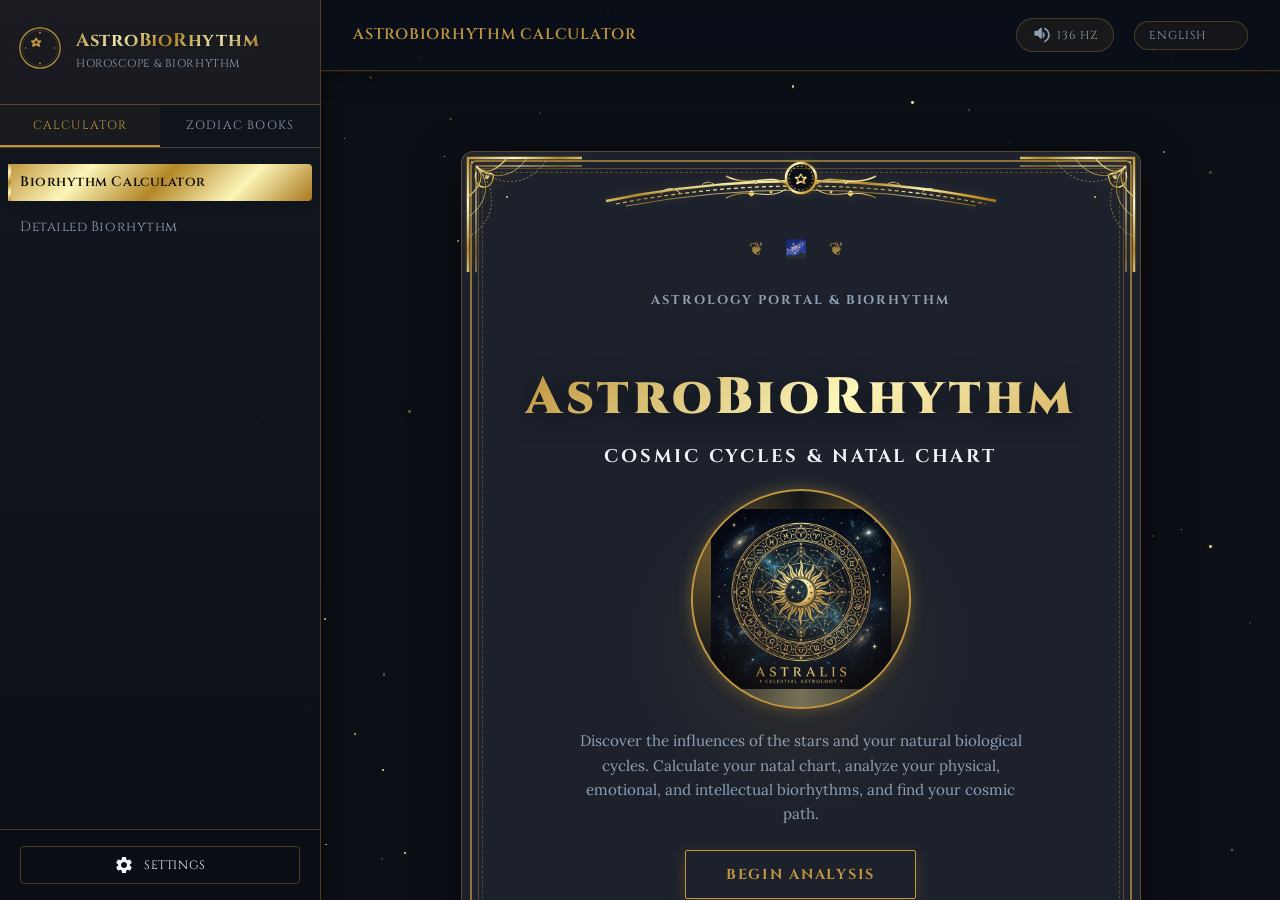
==== commit 4d8c84c9: "Add files via upload" ====
--- a/index.html
+++ b/index.html
@@ -362,13 +362,13 @@
                 <svg viewBox="0 0 24 24" fill="none" stroke="currentColor" stroke-width="1.5" stroke-linecap="round" stroke-linejoin="round">
                   <path d="M12 5v14M5 12l7 7 7-7"/>
                 </svg>
-                <span>Explore</span>
+                <span id="scroll-explore-text">Explore</span>
               </div>
               <div class="cover-ornament-bottom">❦ GNOTHI SEAUTON ❦</div>
               
               <!-- Book Credit Footer -->
               <div class="book-credit-footer" id="main-cover-footer">
-                <p>© AstroBioRhythm &nbsp;&nbsp;&nbsp;&nbsp; 2026</p>
+                <p>© LeduBaSk &nbsp;&nbsp;&nbsp;&nbsp; 2026</p>
               </div>
             </div>
           </article>
@@ -383,16 +383,16 @@
               <div class="gold-divider-diamond"></div>
             </div>
 
-            <p class="story-eyebrow">The Ancient Science</p>
-            <h2 class="story-headline">Where the Stars Meet Your Biology</h2>
+            <p class="story-eyebrow" id="story-eyebrow-text">The Ancient Science</p>
+            <h2 class="story-headline" id="story-headline-text">Where the Stars Meet Your Biology</h2>
 
             <!-- Row 1: Text | Visual -->
             <div class="narrative-grid">
               <div class="narrative-col reveal reveal-left">
-                <span class="col-eyebrow">Celestial Cycles</span>
-                <h3 class="col-title">Your Natal Chart, Decoded</h3>
+                <span class="col-eyebrow" id="row1-eyebrow">Celestial Cycles</span>
+                <h3 class="col-title" id="row1-title">Your Natal Chart, Decoded</h3>
                 <div class="col-rule"></div>
-                <p class="col-body">
+                <p class="col-body" id="row1-body">
                   At the moment of your birth, the planets aligned in a unique configuration that astronomers and mystics alike have studied for millennia. Your natal chart is a precise map of that cosmic moment — a blueprint of your innate strengths, challenges, and karmic path.
                 </p>
               </div>
@@ -404,10 +404,10 @@
             <!-- Row 2: Visual | Text -->
             <div class="narrative-grid reverse">
               <div class="narrative-col reveal reveal-right">
-                <span class="col-eyebrow">Biological Rhythms</span>
-                <h3 class="col-title">Three Cycles. Infinite Insight.</h3>
+                <span class="col-eyebrow" id="row2-eyebrow">Biological Rhythms</span>
+                <h3 class="col-title" id="row2-title">Three Cycles. Infinite Insight.</h3>
                 <div class="col-rule"></div>
-                <p class="col-body">
+                <p class="col-body" id="row2-body">
                   Biorhythm science, born from 19th-century research by Wilhelm Fliess and Hermann Swoboda, reveals that your physical energy, emotional sensitivity, and intellectual clarity each follow their own mathematical wave. By mapping these three cycles together, you can navigate life's highs and critical crossings with unprecedented awareness.
                 </p>
               </div>
@@ -419,10 +419,10 @@
             <!-- Row 3: Text | Visual -->
             <div class="narrative-grid">
               <div class="narrative-col reveal reveal-left">
-                <span class="col-eyebrow">Multilingual & Free</span>
-                <h3 class="col-title">Your Cosmic Mirror — In Your Language</h3>
+                <span class="col-eyebrow" id="row3-eyebrow">Multilingual & Free</span>
+                <h3 class="col-title" id="row3-title">Your Cosmic Mirror — In Your Language</h3>
                 <div class="col-rule"></div>
-                <p class="col-body">
+                <p class="col-body" id="row3-body">
                   AstroBioRhythm is available in 8 languages and is entirely free. Enter your birth data and receive a complete astrological profile — Sun, Moon, and Rising signs — alongside your biorhythm chart and personalized daily horoscope.
                 </p>
               </div>
@@ -1056,7 +1056,7 @@
                 <div class="gold-divider-diamond"></div>
               </div>
               <p>
-                © <span id="currentYear"></span> AstroBioRhythm &nbsp;·&nbsp; For entertainment purposes only
+                © <span id="currentYear"></span> LeduBaSk &nbsp;·&nbsp; For entertainment purposes only
               </p>
               <p class="footer-disclaimer">
                 Astrology and biorhythm readings are for entertainment and self-reflection purposes.
--- a/css/style-enhanced.css
+++ b/css/style-enhanced.css
@@ -194,7 +194,9 @@
   display: flex;
   width: 100vw;
   height: 100vh;
-  position: relative;
+  position: fixed !important;
+  top: 0;
+  left: 0;
   overflow: hidden;
 }
 
@@ -451,7 +453,9 @@
   justify-content: space-between;
   background-color: rgba(0, 0, 0, 0.12);
   backdrop-filter: blur(8px);
-  z-index: 90;
+  position: sticky !important;
+  top: 0 !important;
+  z-index: 1000 !important;
   flex-shrink: 0;
 }
 
@@ -2316,7 +2320,7 @@
 }
 
 /* Responsive Design */
-@media (max-width: 768px) {
+@media (max-width: 768px), (max-width: 920px) and (max-height: 480px) {
   .sidebar {
     position: fixed !important;
     top: 0;
@@ -2734,23 +2738,23 @@
 }
 
 .custom-time-picker {
-  position: absolute;
-  top: calc(100% + 8px);
+  position: fixed;
+  top: 50%;
   left: 50%;
-  transform: translateX(-50%);
+  transform: translate(-50%, -50%) scale(0.95);
   background: var(--color-bg-card);
   border: 2px solid var(--color-border);
   border-radius: 16px;
   box-shadow: 
-    0 15px 30px var(--color-shadow),
-    0 0 20px var(--color-glow),
+    0 20px 40px var(--color-shadow),
+    0 0 30px var(--color-glow),
     inset 0 1px 0 rgba(255, 255, 255, 0.05);
-  backdrop-filter: blur(10px);
+  backdrop-filter: blur(15px);
   width: 280px;
+  max-width: 90vw;
   z-index: 2000;
   opacity: 0;
   visibility: hidden;
-  transform: translateX(-50%) translateY(-10px) scale(0.95);
   transition: all 0.3s cubic-bezier(0.4, 0, 0.2, 1);
   color: var(--color-text-main);
 }
@@ -2758,7 +2762,7 @@
 .custom-time-picker.show {
   opacity: 1;
   visibility: visible;
-  transform: translateX(-50%) translateY(0) scale(1);
+  transform: translate(-50%, -50%) scale(1);
 }
 
 .time-picker-header {
@@ -2812,6 +2816,10 @@
   transform-origin: bottom center;
   border-radius: 2px;
   transition: transform 0.3s ease;
+}
+
+.custom-time-picker.dragging .clock-hand {
+  transition: none !important;
 }
 
 .hour-hand {
@@ -2995,6 +3003,22 @@
   display: flex;
   align-items: center;
   justify-content: center;
+}
+
+/* Top Action Bar */
+.top-bar {
+  height: 70px;
+  border-bottom: 1px solid var(--color-border);
+  padding: 0 32px;
+  display: flex;
+  align-items: center;
+  justify-content: space-between;
+  background-color: rgba(0, 0, 0, 0.12);
+  backdrop-filter: blur(8px);
+  position: sticky !important;
+  top: 0 !important;
+  z-index: 1000 !important;
+  flex-shrink: 0;
 }
 
 .calendar-day:hover {
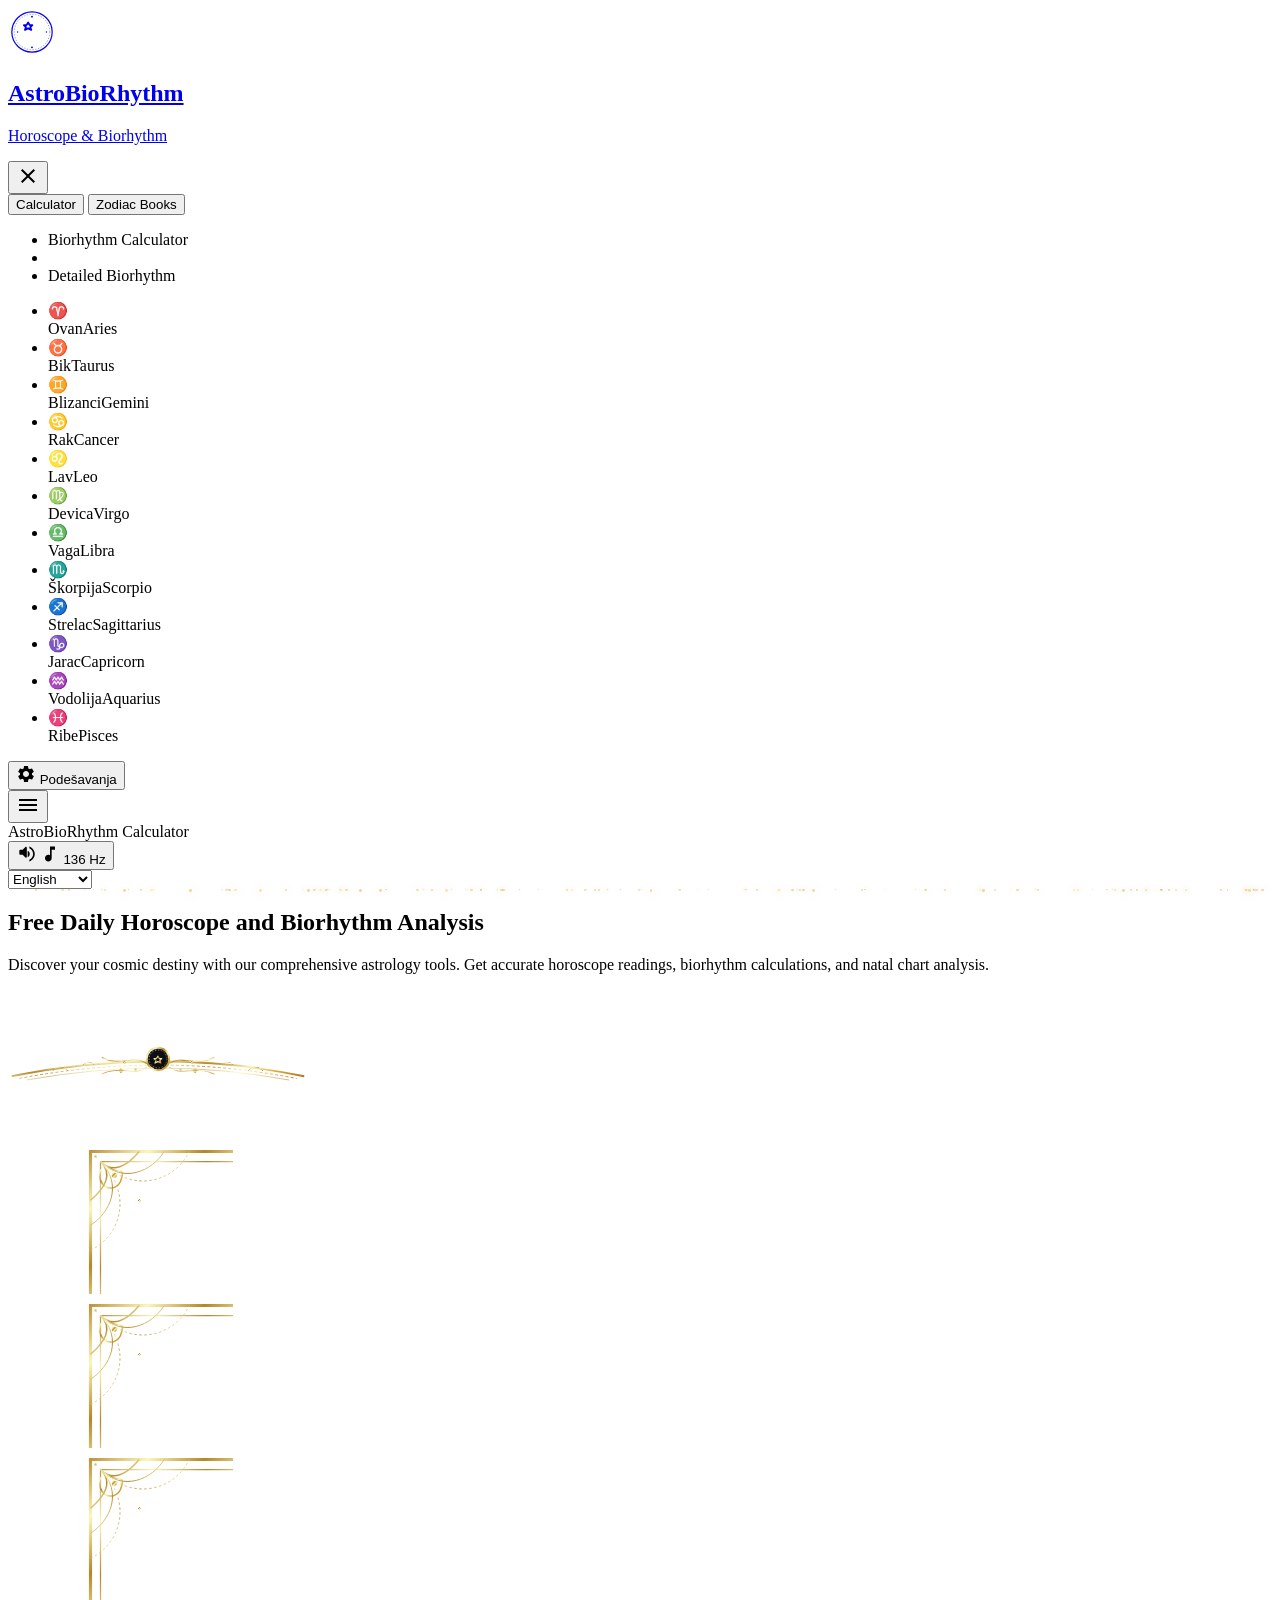
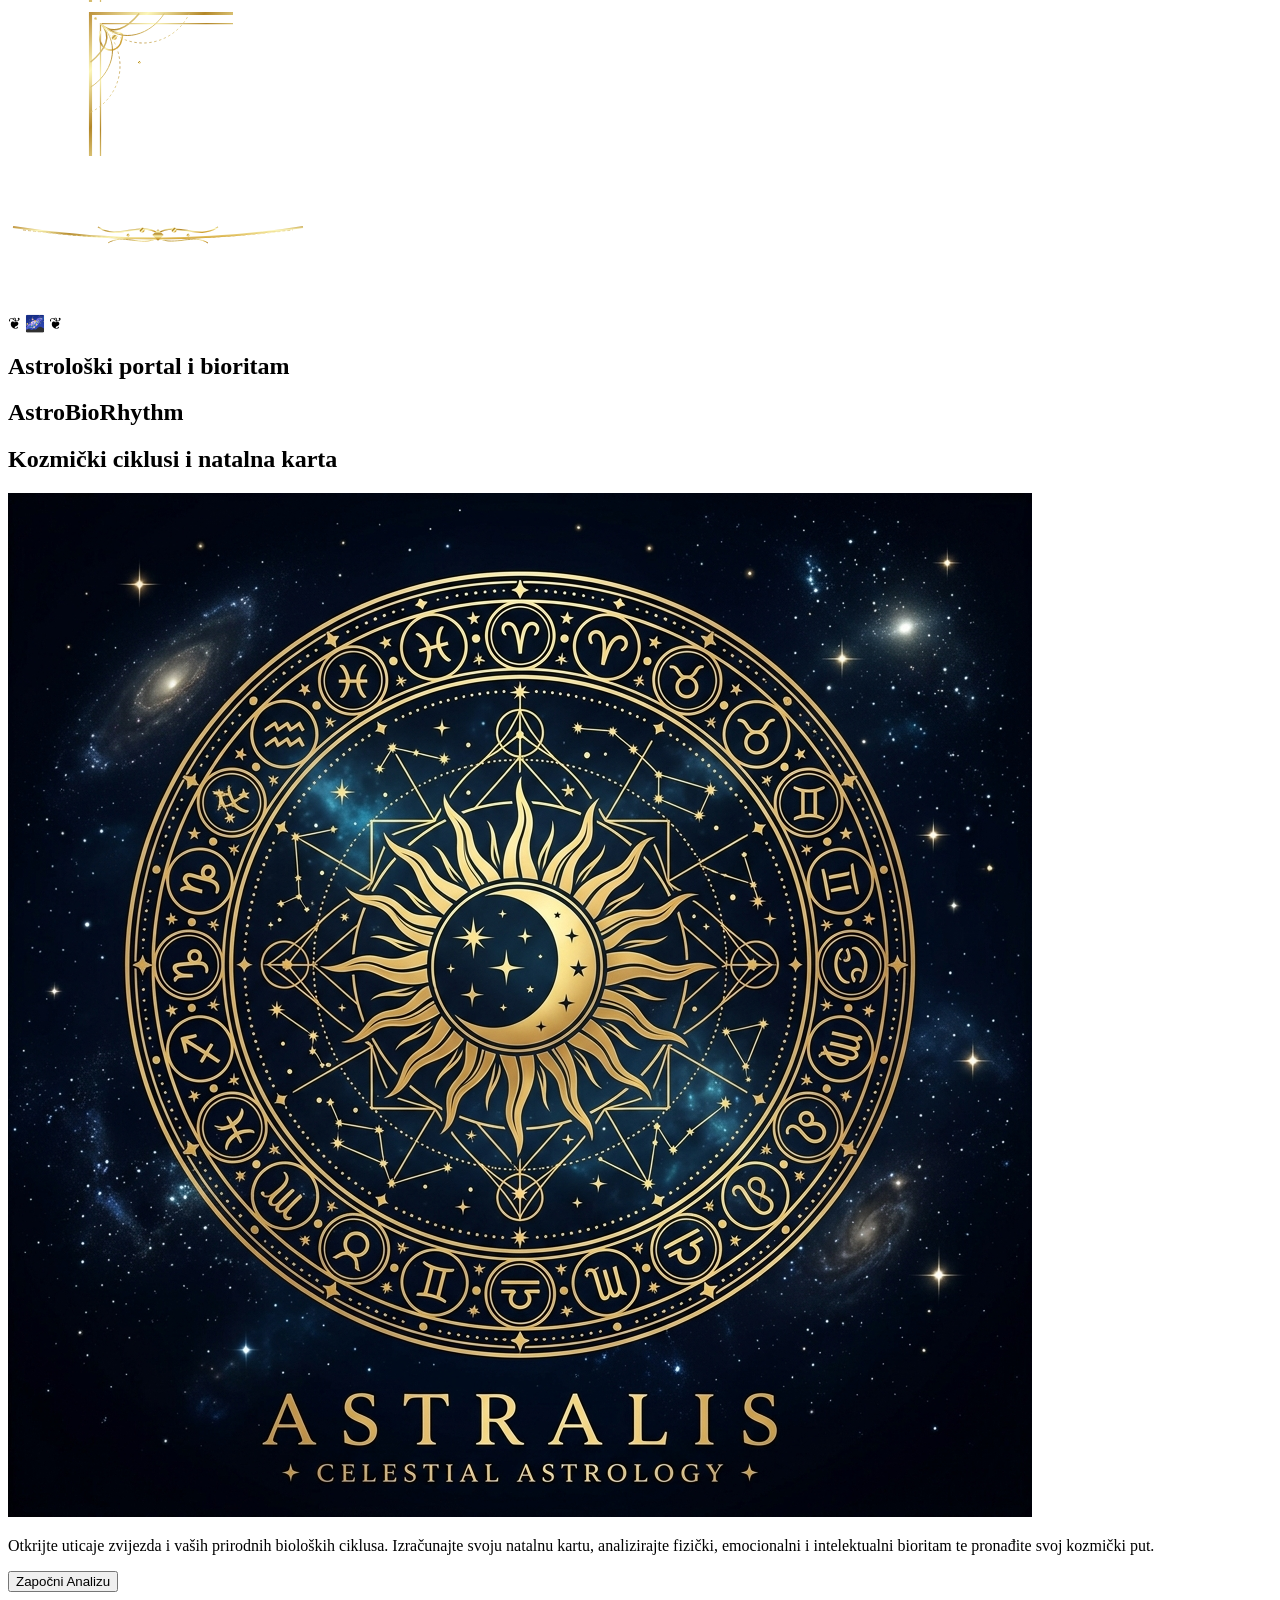
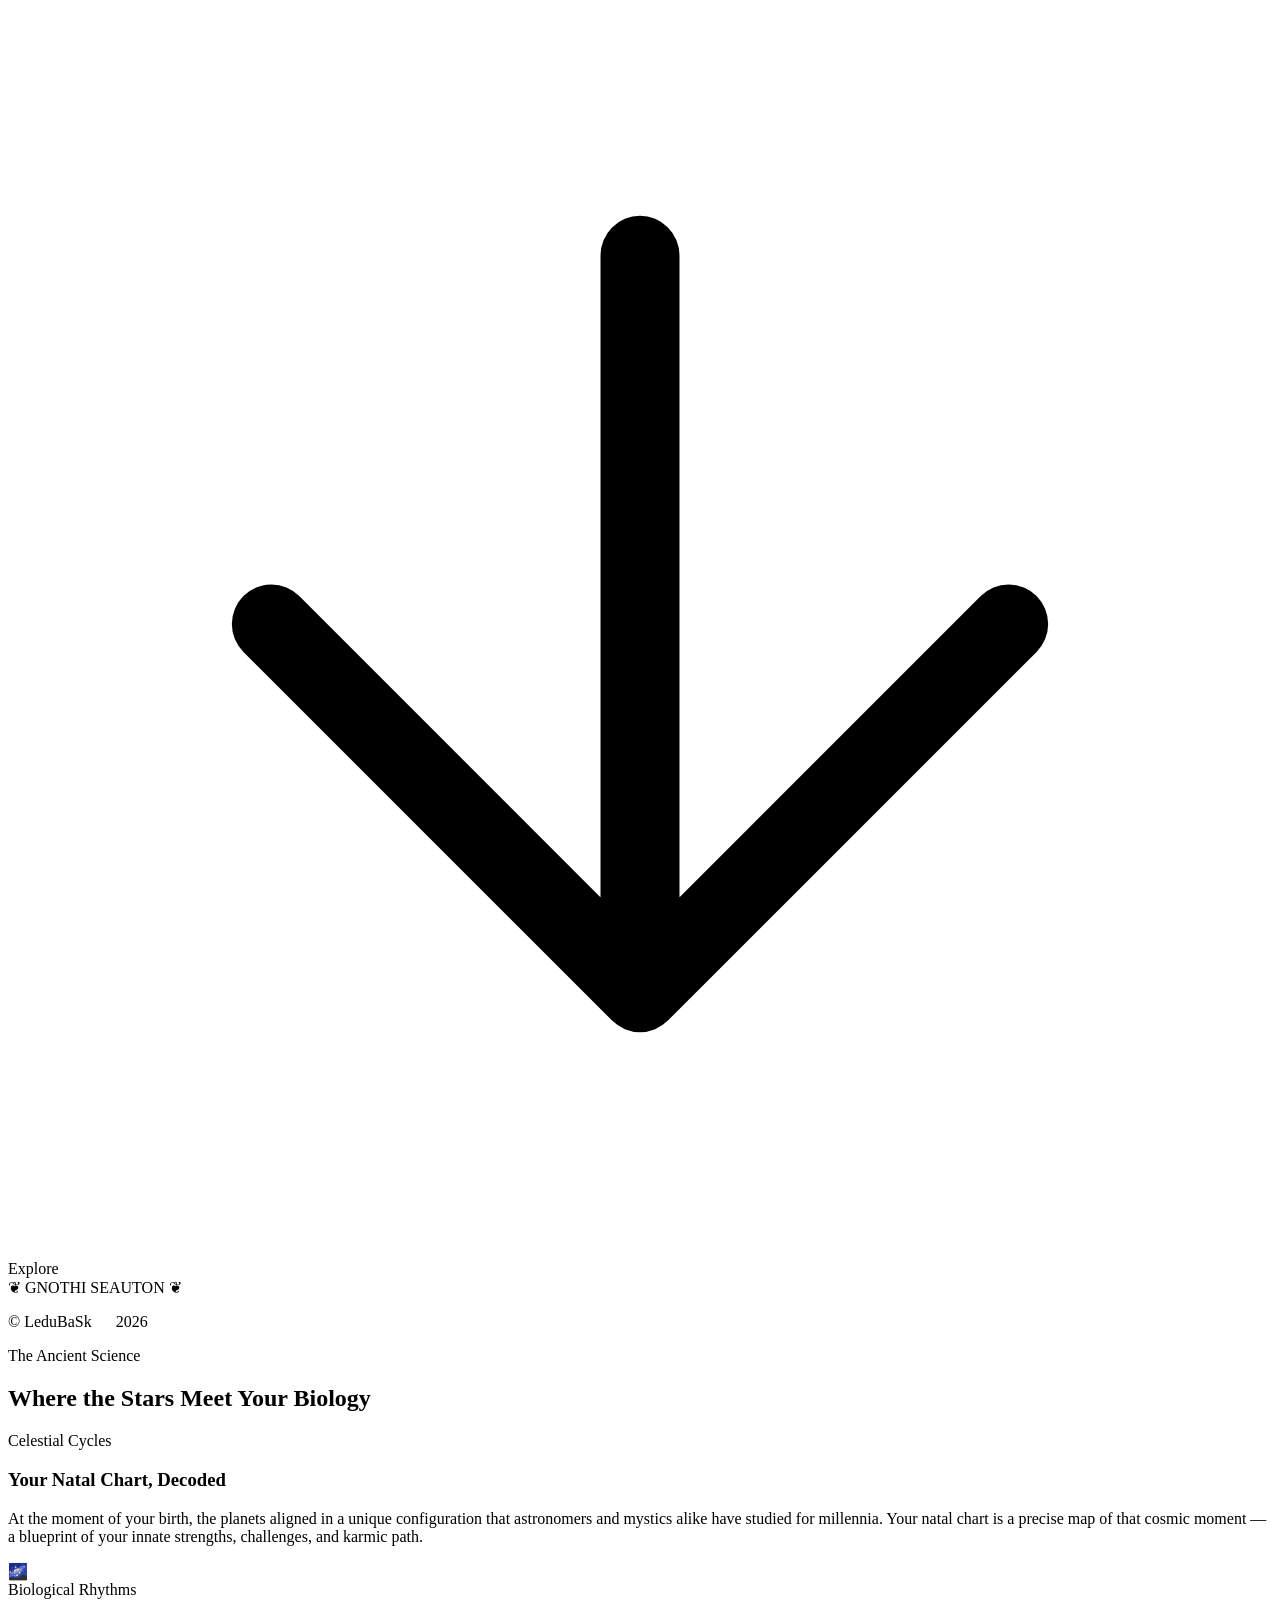
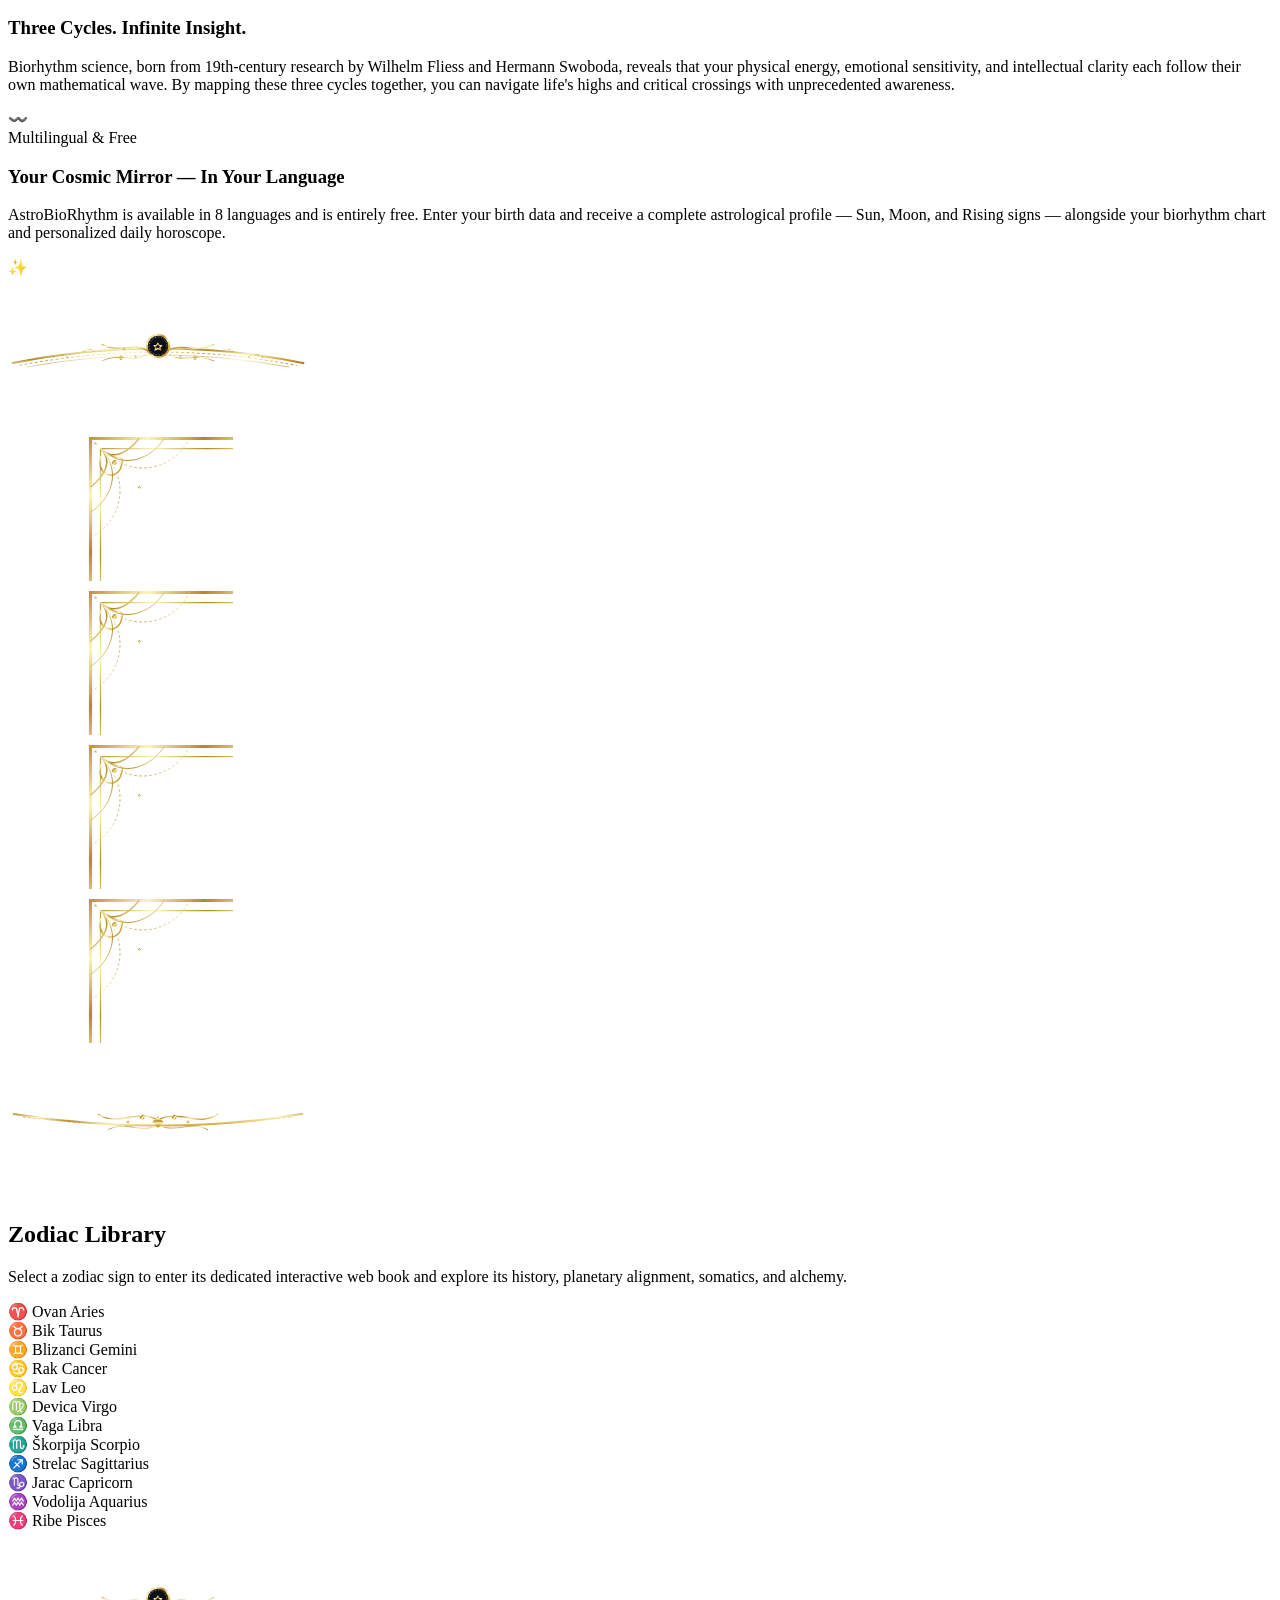
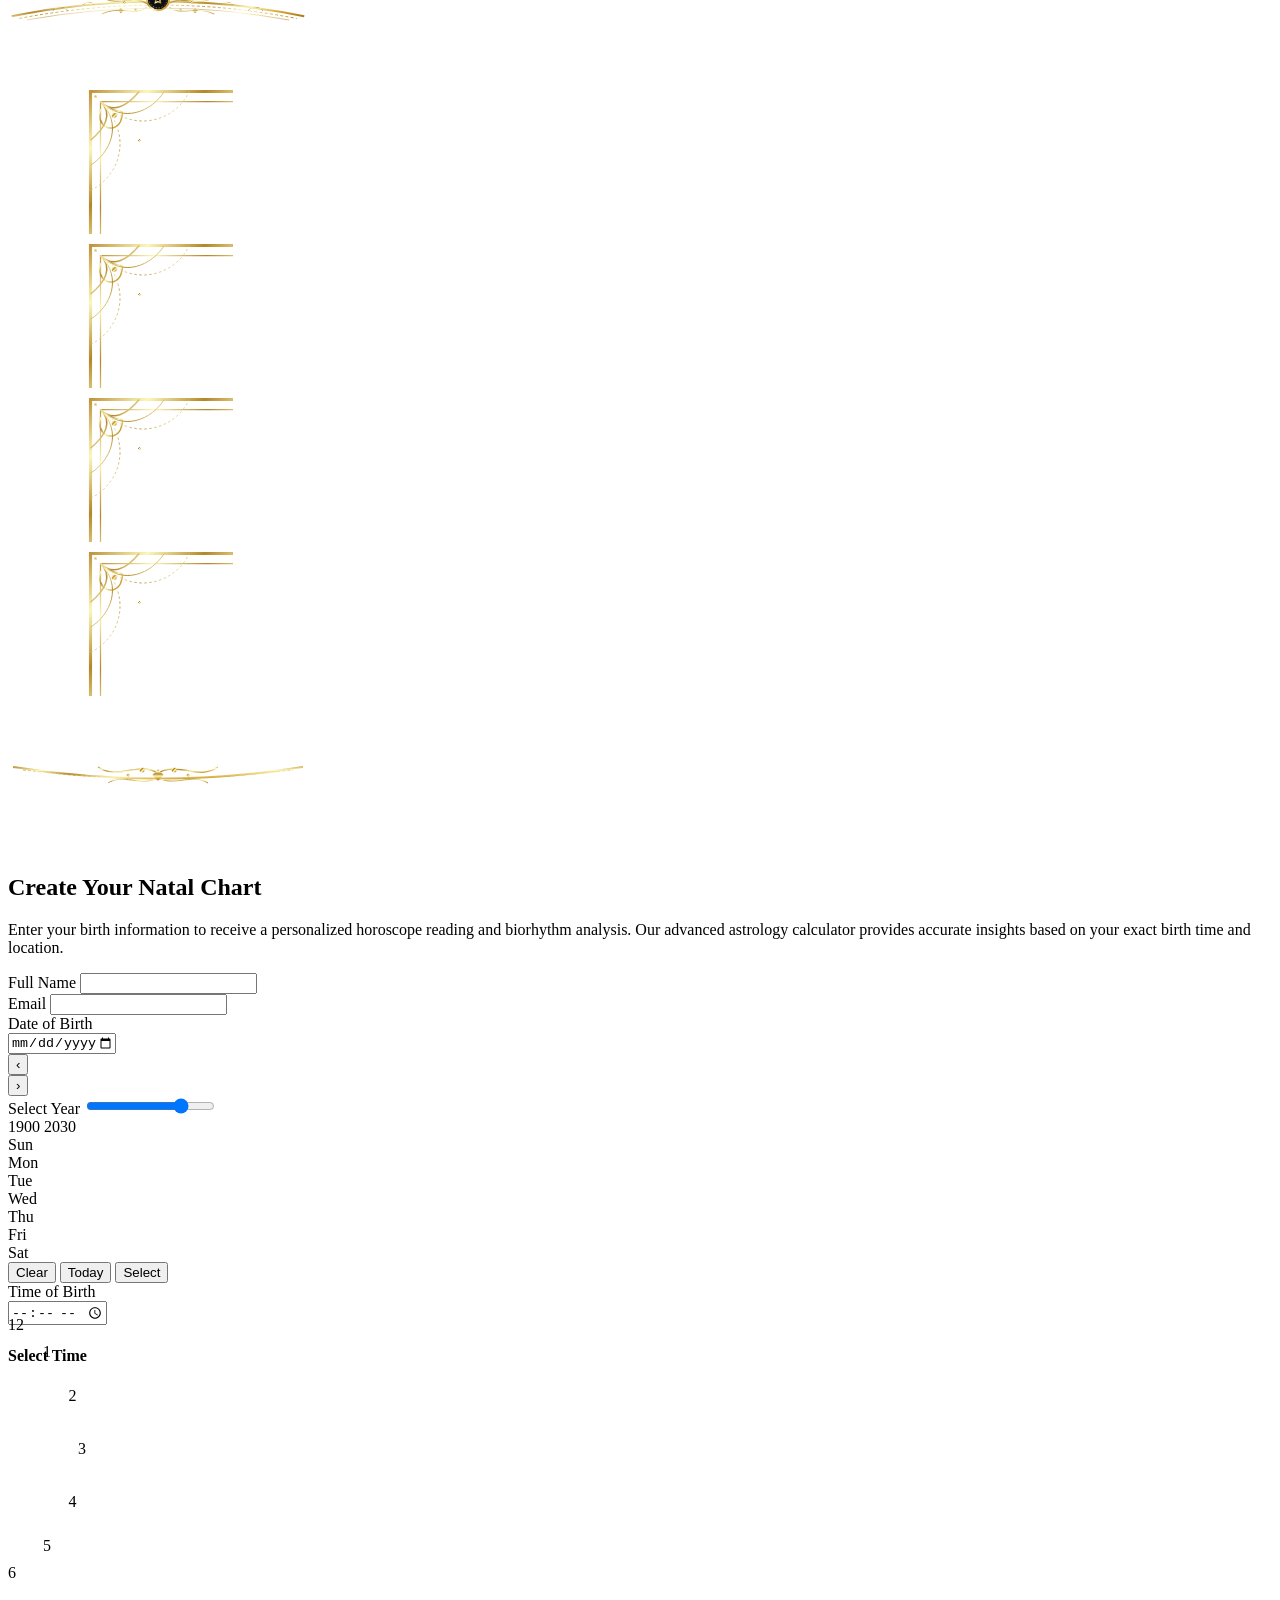
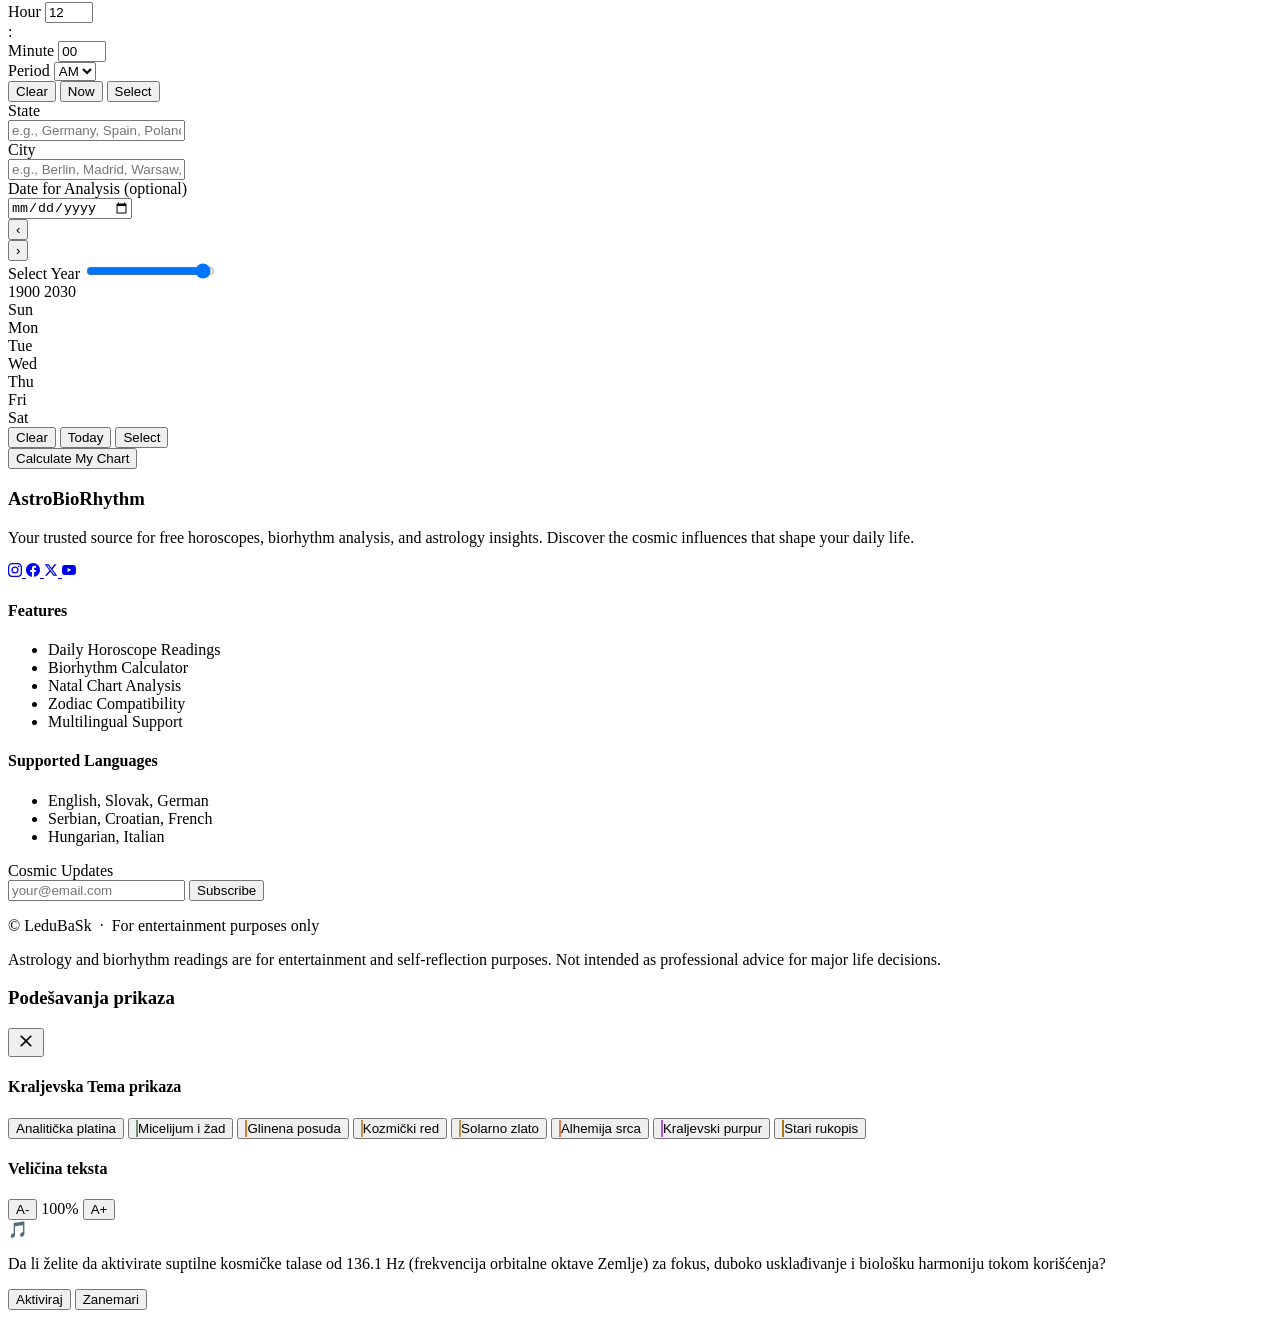
==== commit dfa238d0: "Update meta tags for Stellarbio branding" ====
--- a/index.html
+++ b/index.html
@@ -9,25 +9,25 @@
     <meta name="viewport" content="width=device-width, initial-scale=1.0" />
     
     <!-- SEO Meta Tags -->
-    <title>AstroBioRhythm - Free Horoscope & Biorhythm Calculator | Daily Astrology Reading</title>
+    <title>Stellarbio Free Horoscope & Biorhythm Calculator | Daily Astrology Reading</title>
     <meta name="description" content="Get your free daily horoscope, biorhythm analysis, and personalized astrology reading. Calculate your natal chart, zodiac compatibility, and discover your cosmic destiny with AstroBioRhythm." />
     <meta name="keywords" content="horoscope, biorhythm, astrology, natal chart, zodiac signs, daily horoscope, astrology calculator, biorhythm calculator, free horoscope, astrology reading, zodiac compatibility, birth chart" />
-    <meta name="author" content="AstroBioRhythm" />
+    <meta name="author" content="Stellarbio" />
     <meta name="robots" content="index, follow" />
     <meta name="language" content="en" />
     
     <!-- Open Graph Meta Tags (Facebook, LinkedIn) -->
-    <meta property="og:title" content="AstroBioRhythm - Free Horoscope & Biorhythm Calculator" />
+    <meta property="og:title" content="Stellarbio - Free Horoscope & Biorhythm Calculator" />
     <meta property="og:description" content="Discover your cosmic destiny with free daily horoscopes, biorhythm analysis, and personalized astrology readings. Calculate your natal chart and explore the stars!" />
     <meta property="og:image" content="astrology-emblem.png" />
-    <meta property="og:url" content="https://astrobiorhythm.com" />
+    <meta property="og:url" content="https://Stellarbio.online" />
     <meta property="og:type" content="website" />
-    <meta property="og:site_name" content="AstroBioRhythm" />
+    <meta property="og:site_name" content="Stellarbio" />
     <meta property="og:locale" content="en_US" />
     
     <!-- Twitter Card Meta Tags -->
     <meta name="twitter:card" content="summary_large_image" />
-    <meta name="twitter:title" content="AstroBioRhythm - Free Horoscope & Biorhythm Calculator" />
+    <meta name="twitter:title" content="Stellarbio - Free Horoscope & Biorhythm Calculator" />
     <meta name="twitter:description" content="Get your free daily horoscope and biorhythm analysis. Discover your cosmic destiny with personalized astrology readings!" />
     <meta name="twitter:image" content="astrology-emblem.png" />
     
@@ -39,17 +39,17 @@
     <meta name="apple-mobile-web-app-title" content="AstroBioRhythm" />
     
     <!-- Canonical URL -->
-    <link rel="canonical" href="https://astrobiorhythm.com" />
+    <link rel="canonical" href="https://stellarbio.online" />
     
     <!-- Structured Data (JSON-LD) for Rich Snippets -->
     <script type="application/ld+json">
     {
       "@context": "https://schema.org",
       "@type": "WebApplication",
-      "name": "AstroBioRhythm",
+      "name": "Stellarbio",
       "alternateName": "Horoscope & Biorhythm Calculator",
       "description": "Free horoscope and biorhythm calculator providing daily astrology readings, natal chart analysis, and personalized cosmic insights.",
-      "url": "https://astrobiorhythm.com",
+      "url": "https://stellarbio.online",
       "applicationCategory": "Lifestyle",
       "operatingSystem": "Web Browser",
       "offers": {
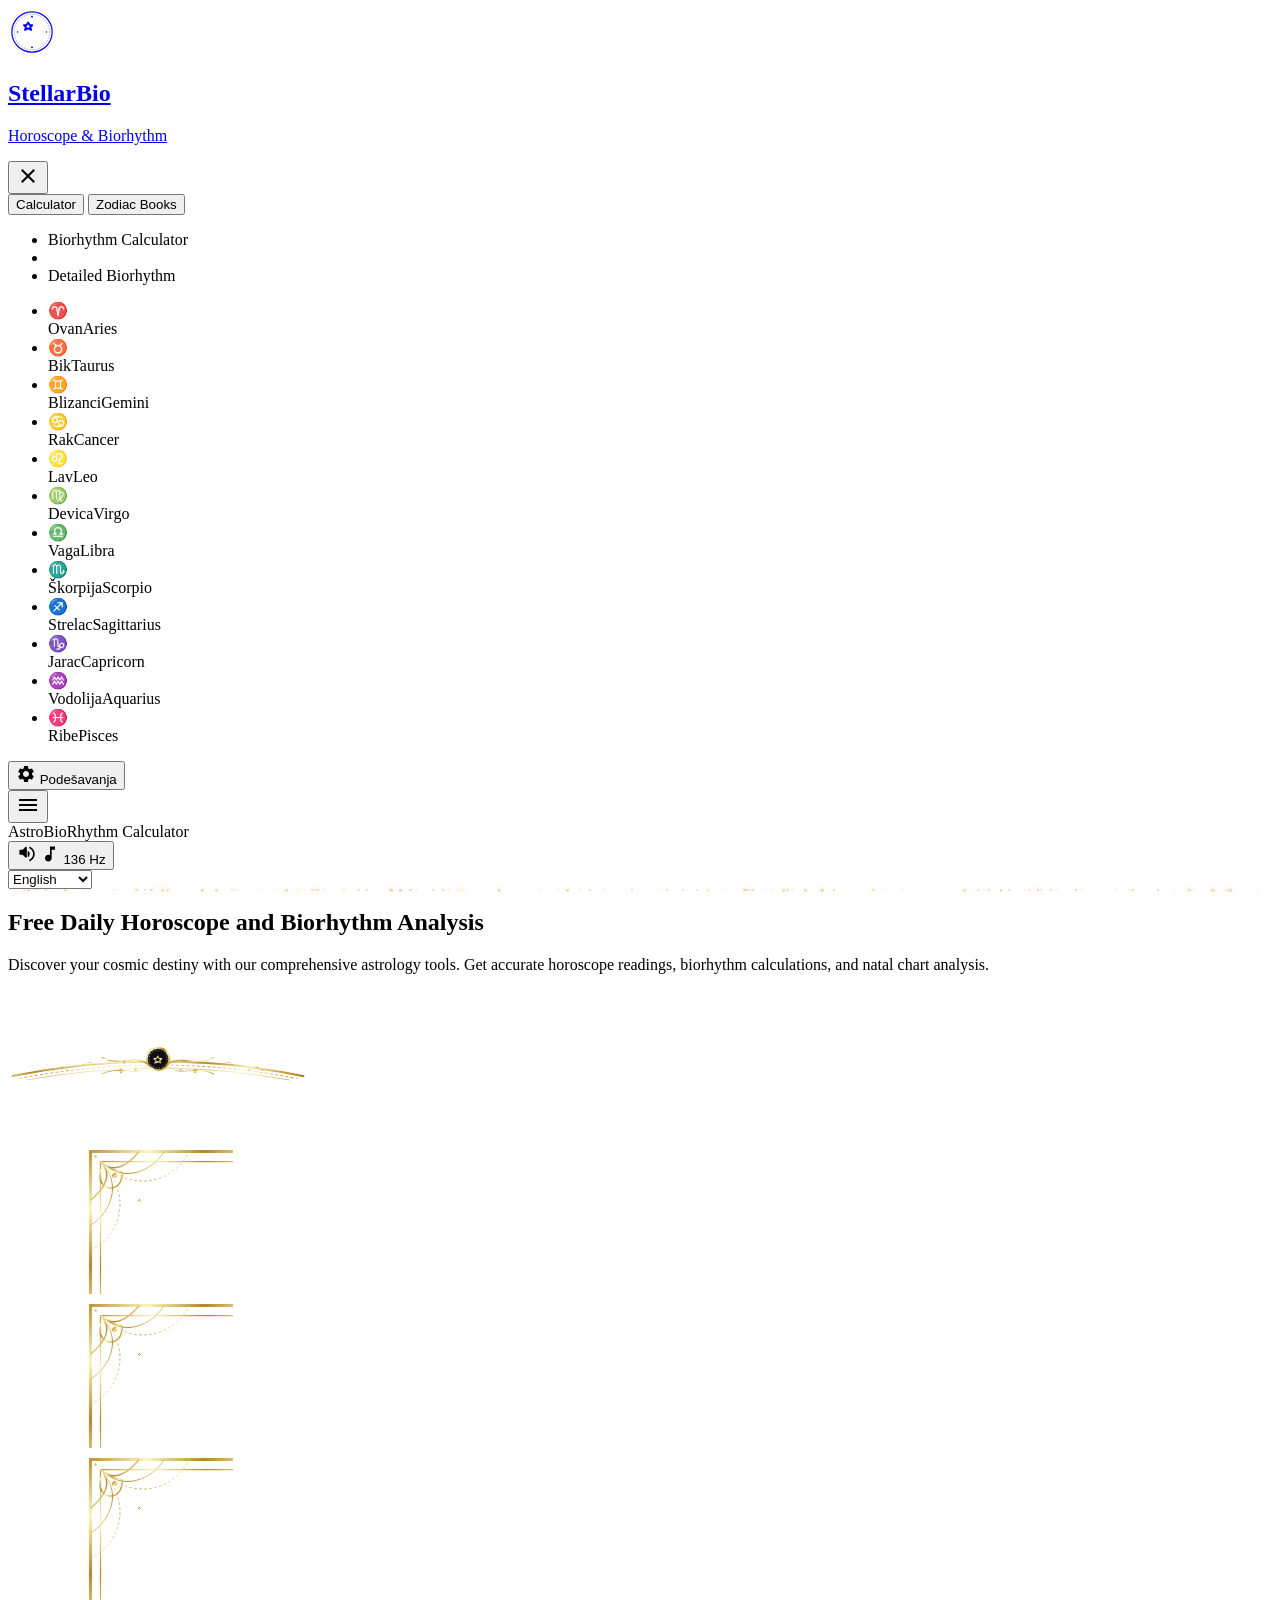
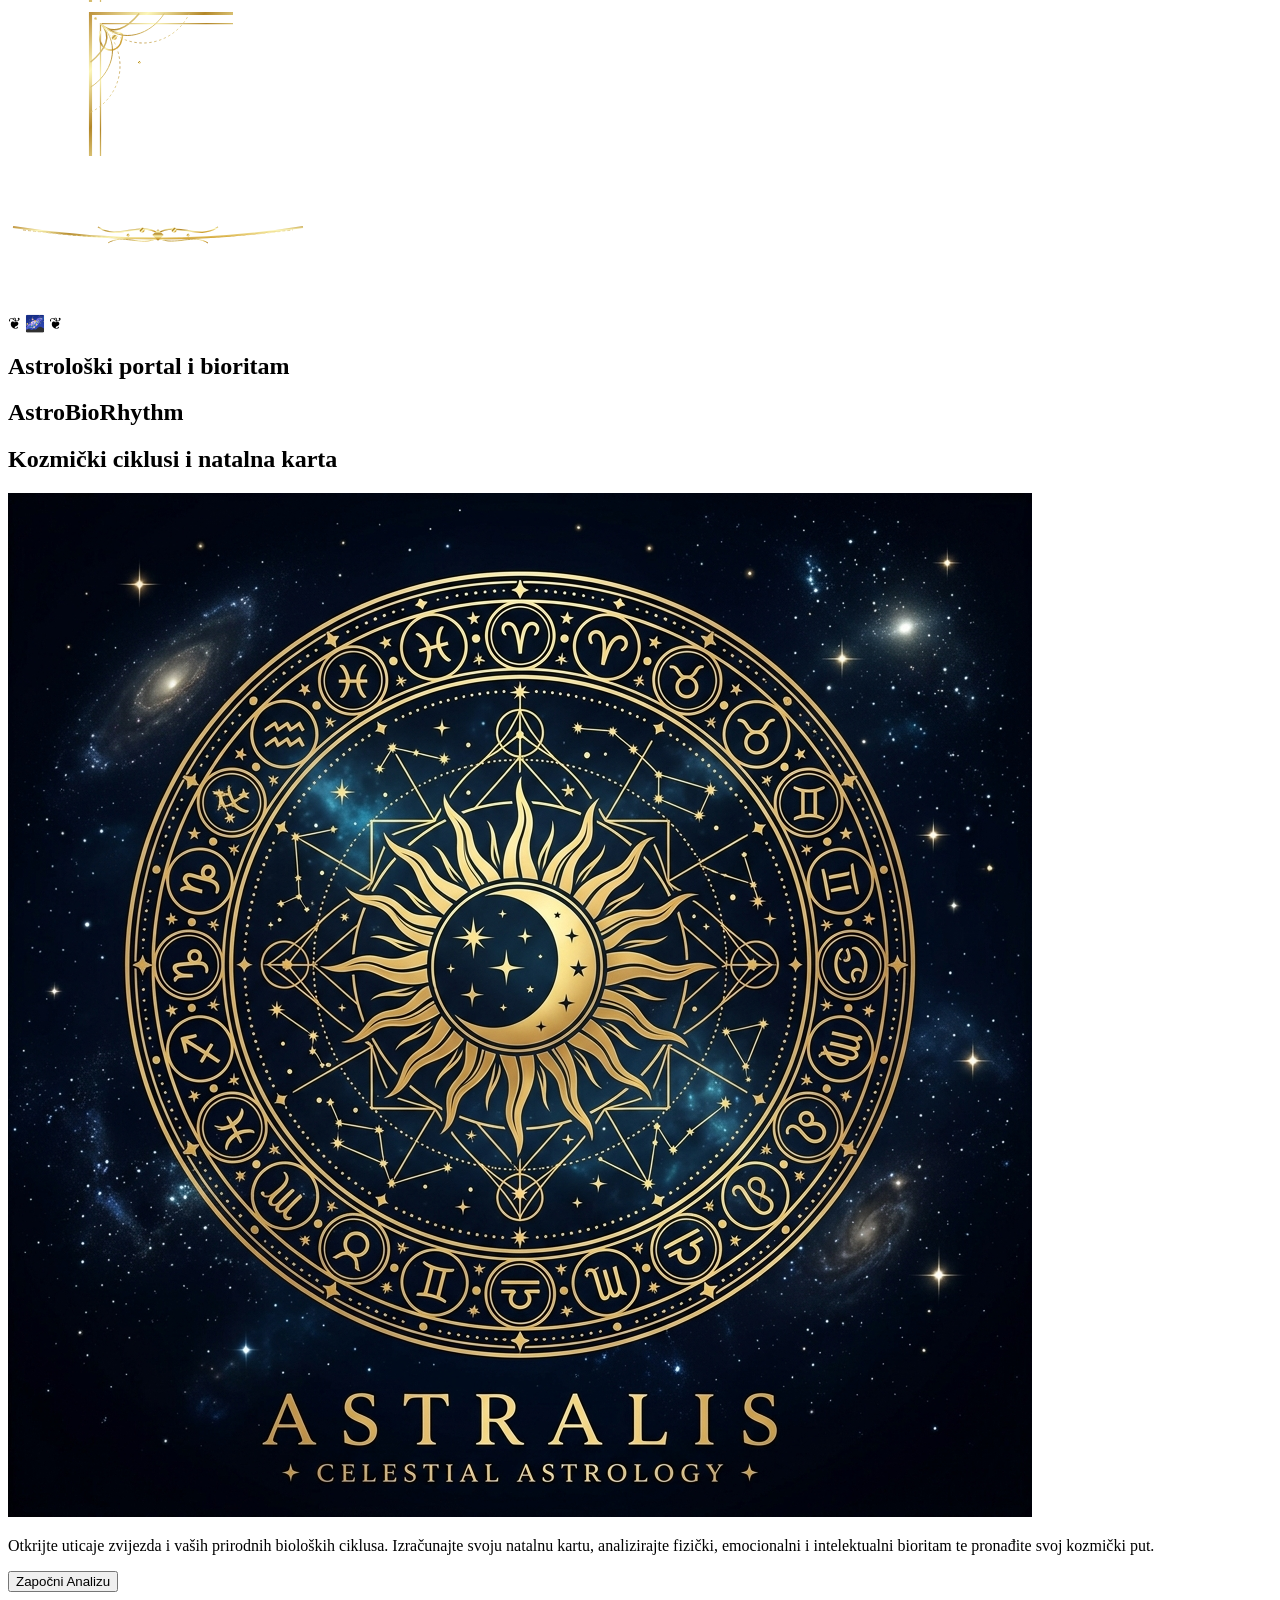
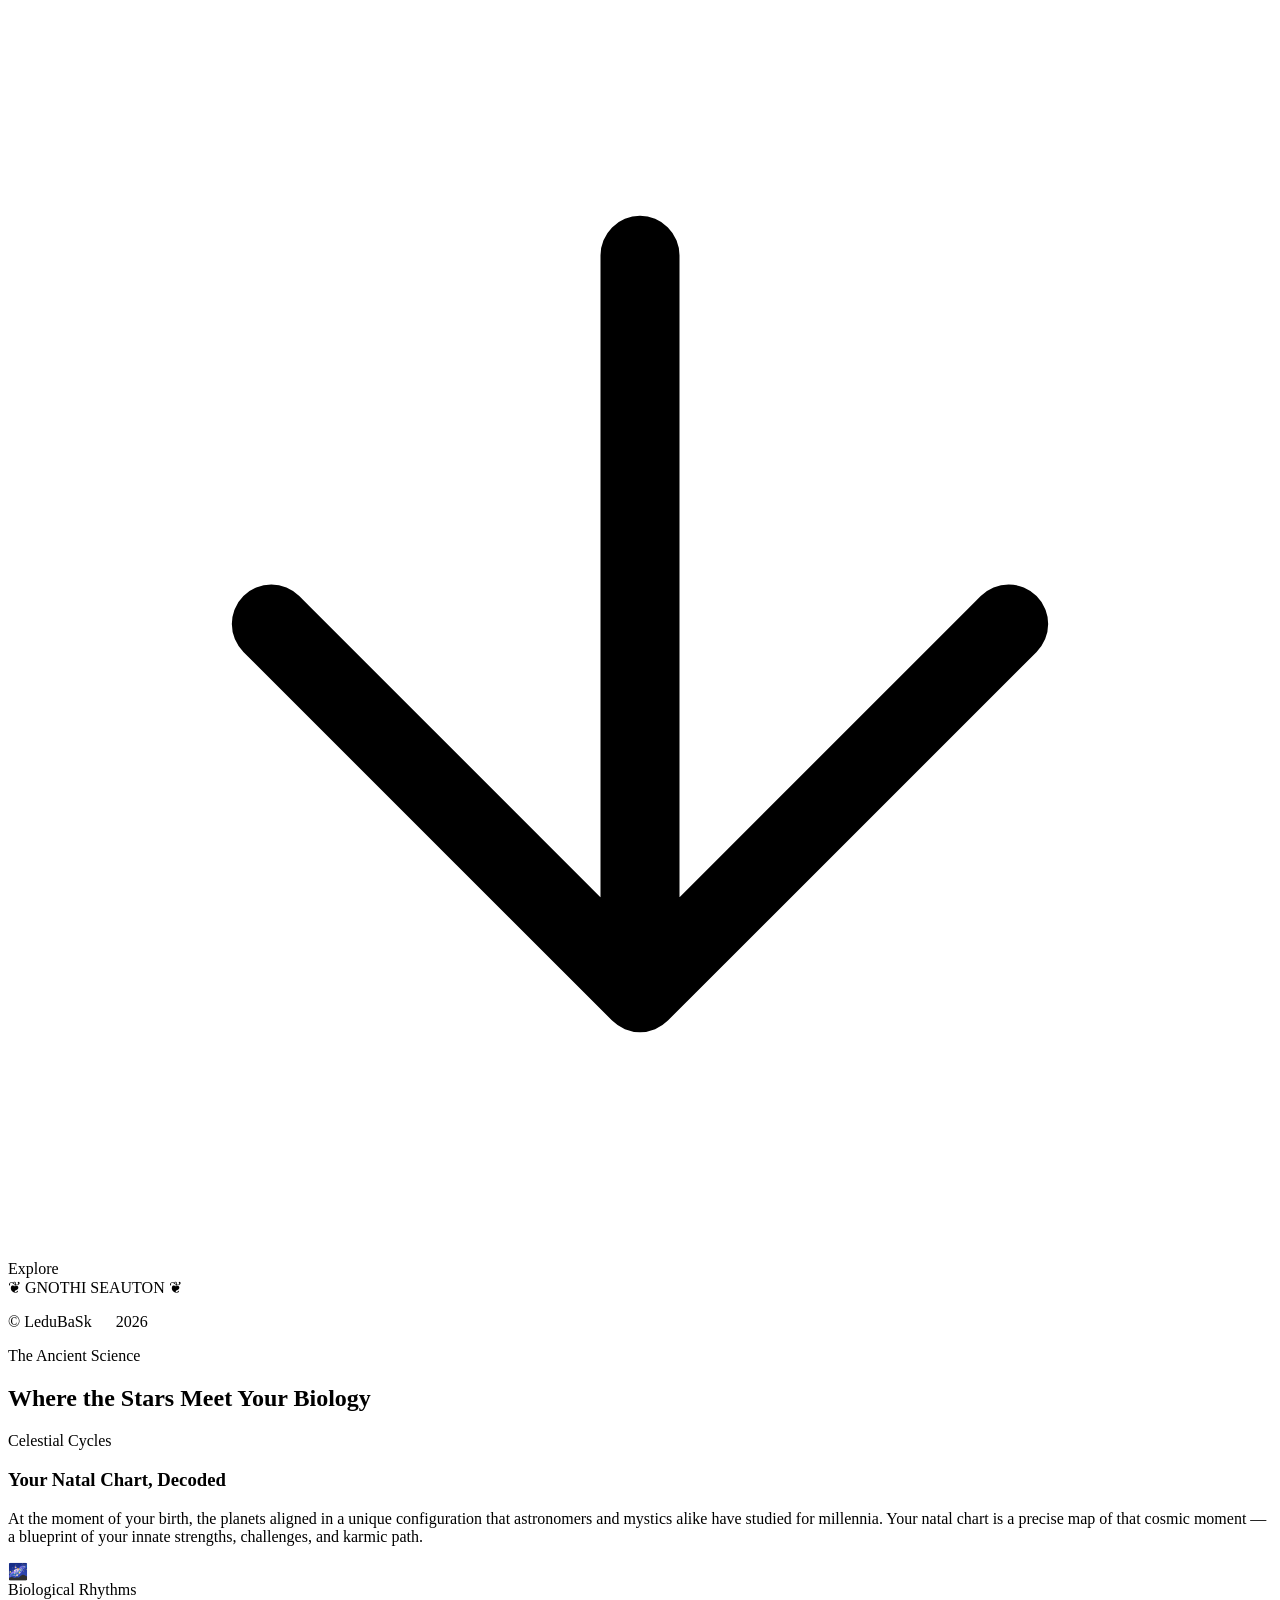
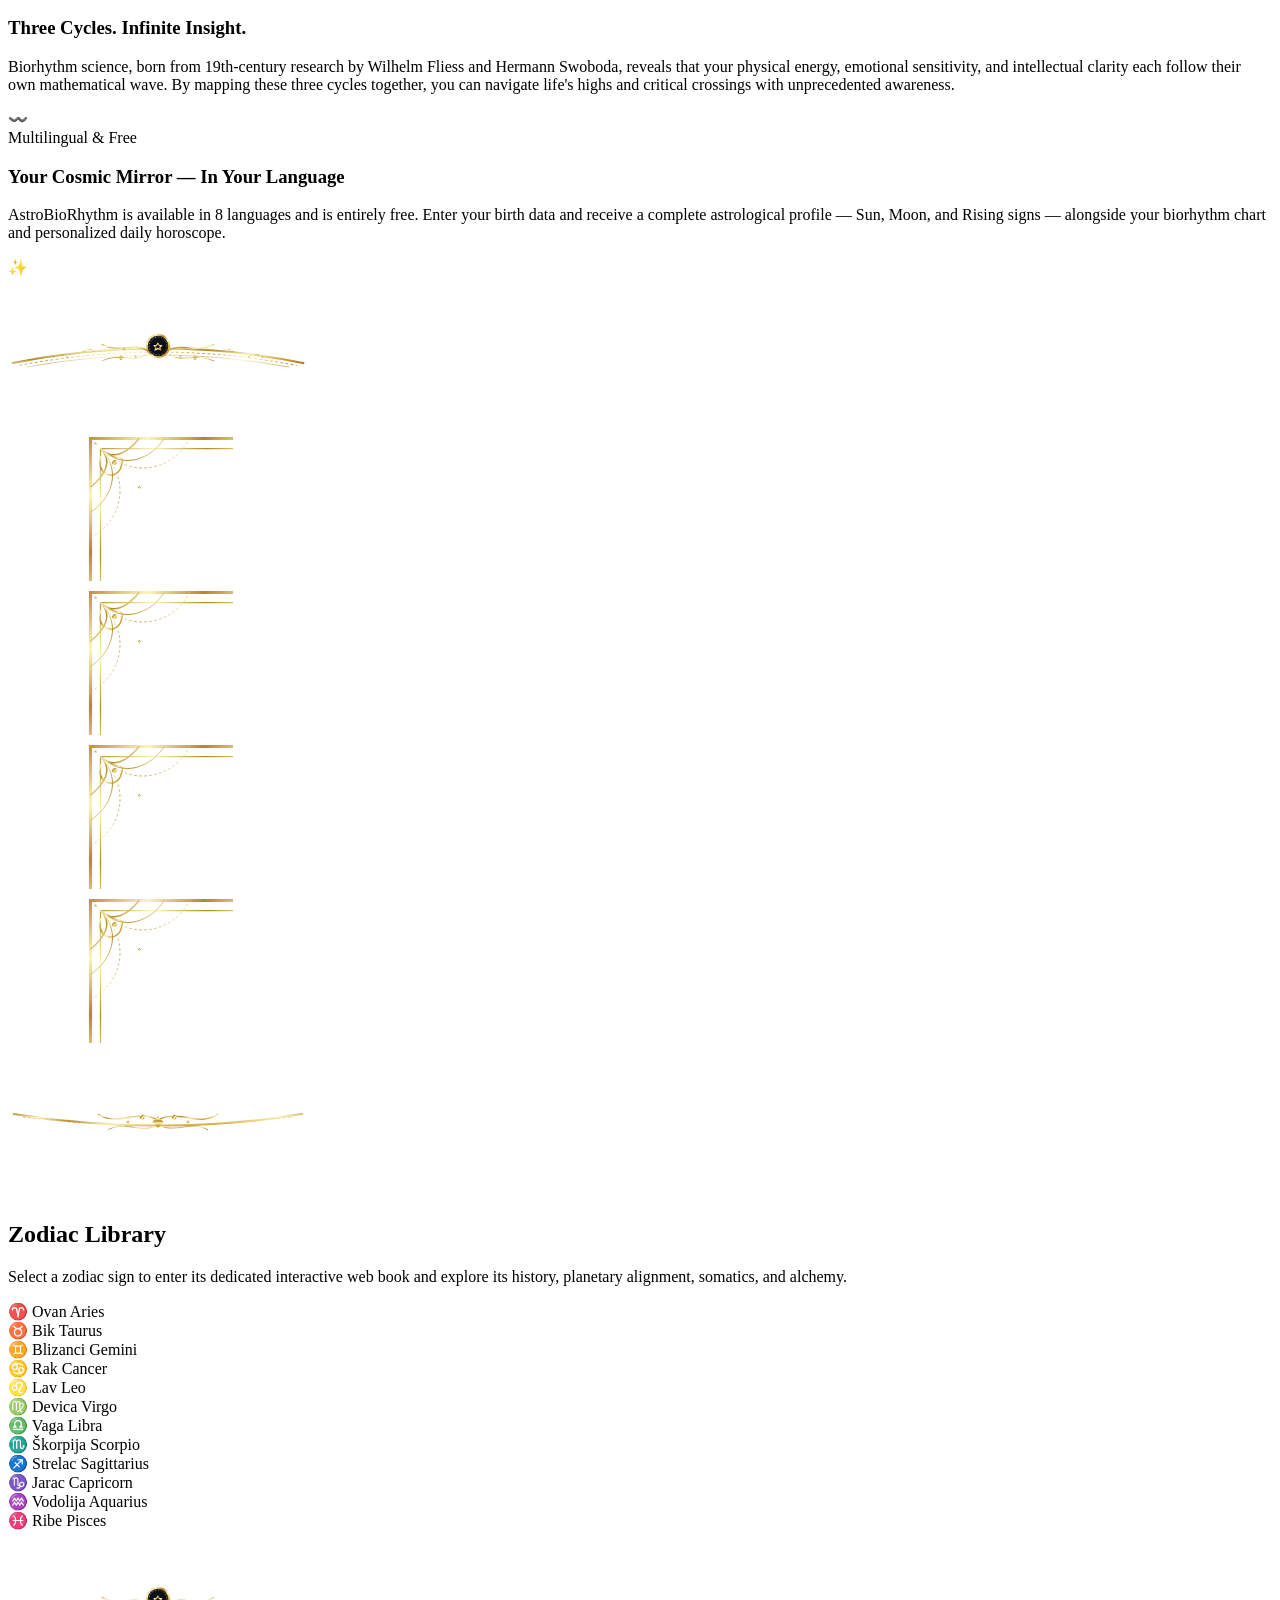
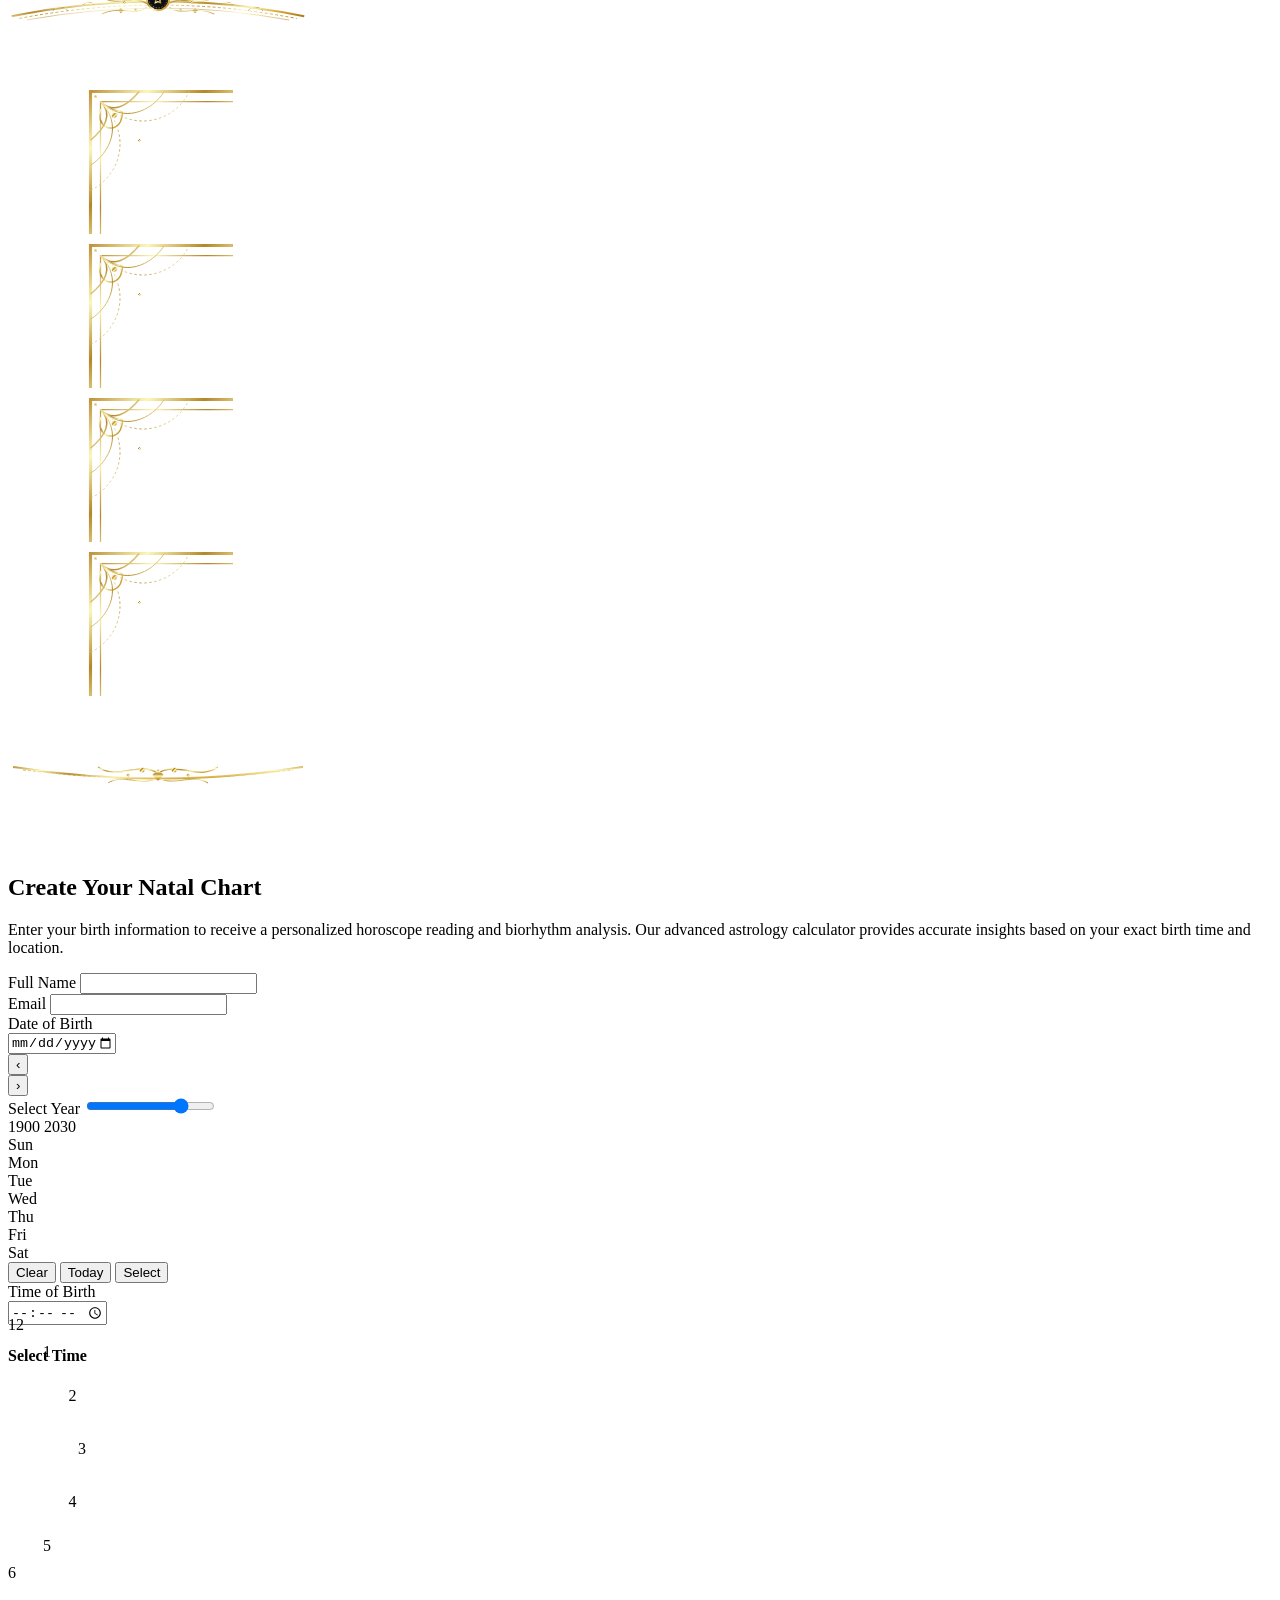
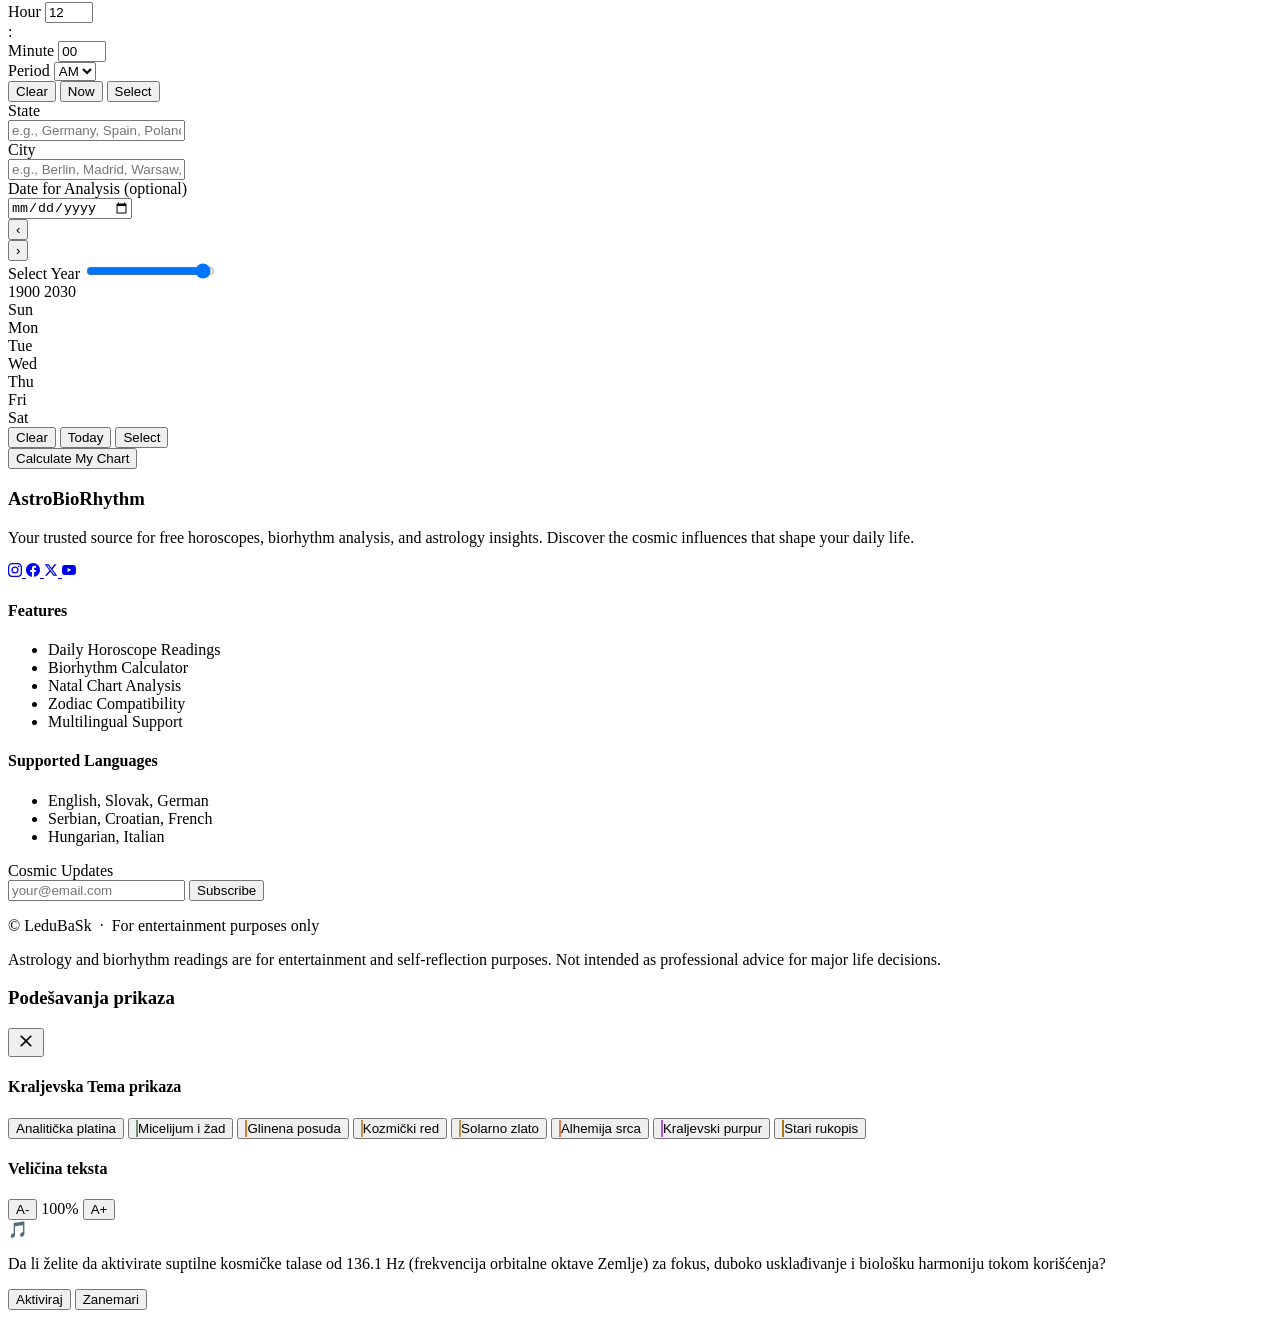
==== commit 0b7ce2b6: "Update index.html" ====
--- a/index.html
+++ b/index.html
@@ -36,7 +36,7 @@
     <meta name="msapplication-TileColor" content="#0c0f16" />
     <meta name="mobile-web-app-capable" content="yes" />
     <meta name="apple-mobile-web-app-status-bar-style" content="black-translucent" />
-    <meta name="apple-mobile-web-app-title" content="AstroBioRhythm" />
+    <meta name="apple-mobile-web-app-title" content="Stellarbio" />
     
     <!-- Canonical URL -->
     <link rel="canonical" href="https://stellarbio.online" />
@@ -59,7 +59,7 @@
       },
       "creator": {
         "@type": "Organization",
-        "name": "AstroBioRhythm"
+        "name": "Stellarbio"
       },
       "keywords": "horoscope, biorhythm, astrology, natal chart, zodiac signs, daily horoscope",
       "image": "astrology-emblem.png",
@@ -187,7 +187,7 @@
               </svg>
             </div>
             <div class="title-group">
-              <h1 id="sidebar-app-title">AstroBioRhythm</h1>
+              <h1 id="sidebar-app-title">StellarBio</h1>
               <p class="subtitle" id="sidebar-app-subtitle">Horoscope & Biorhythm</p>
             </div>
           </a>
